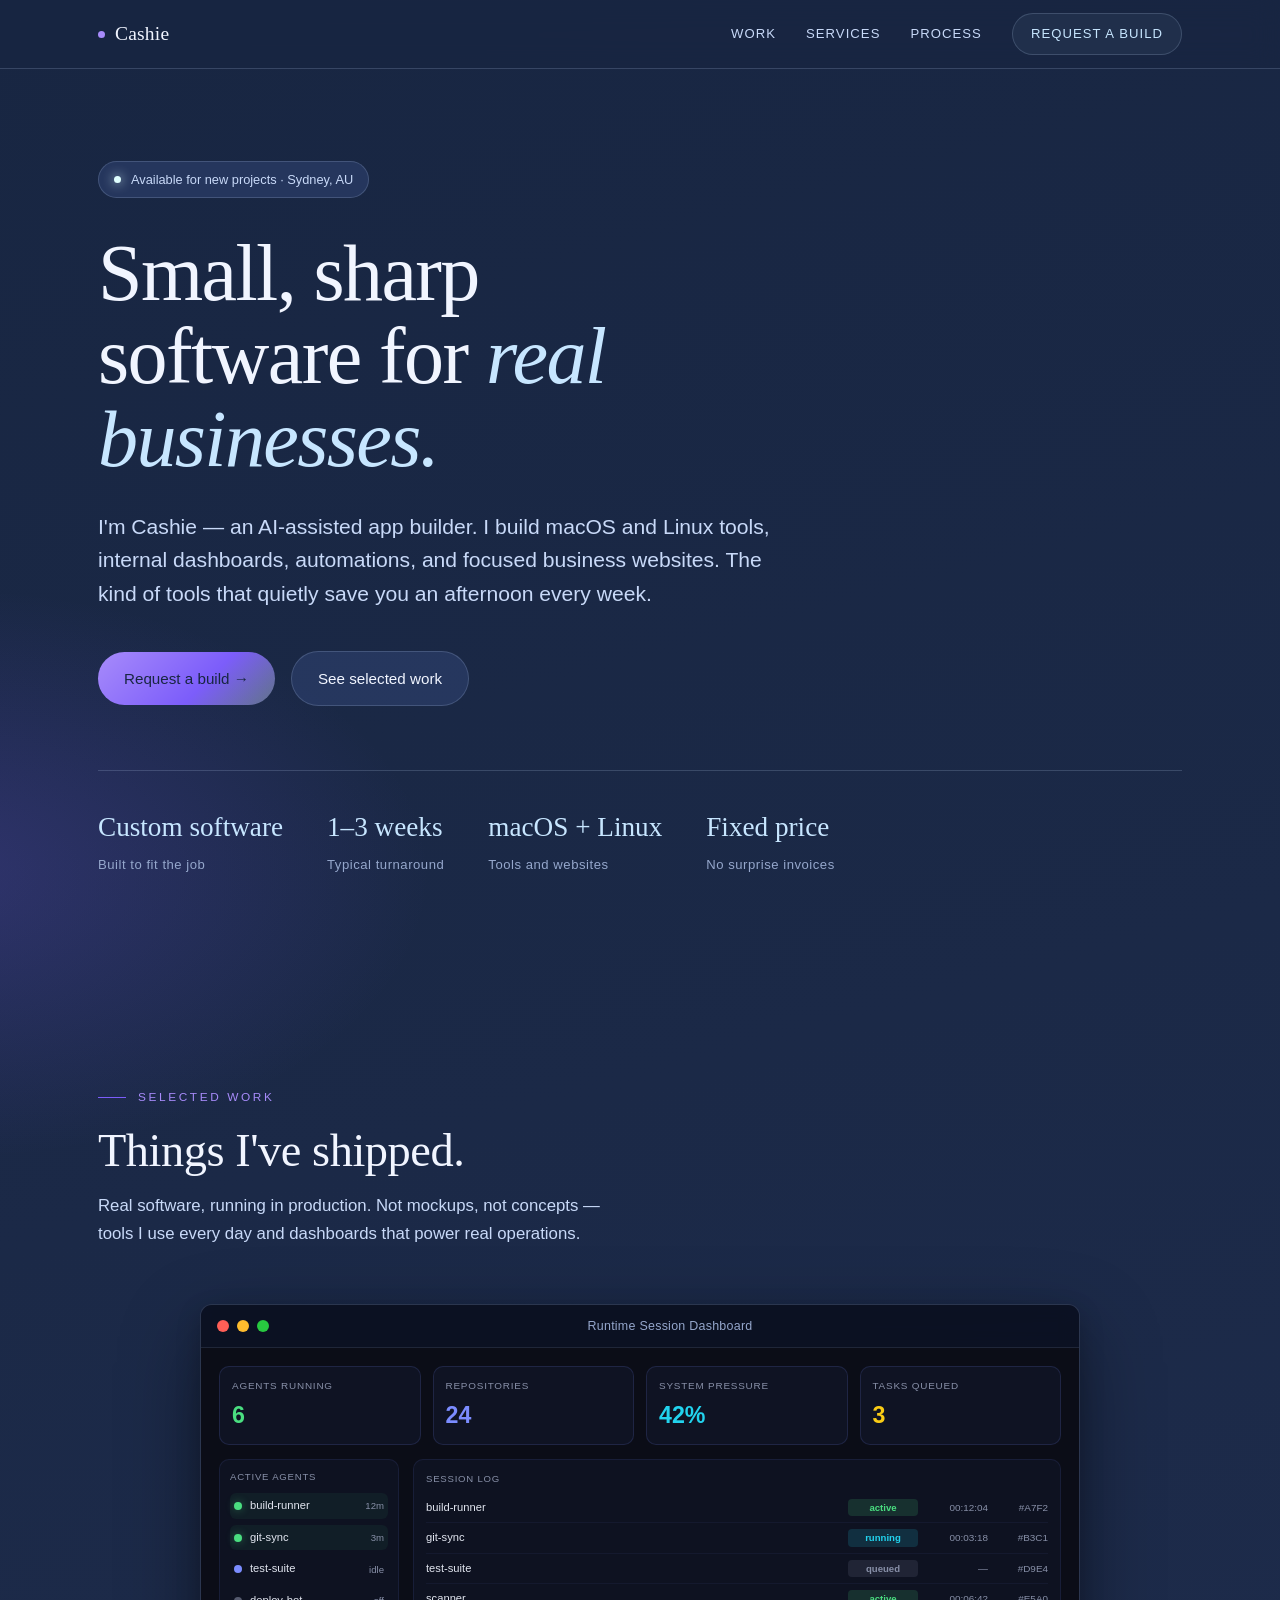
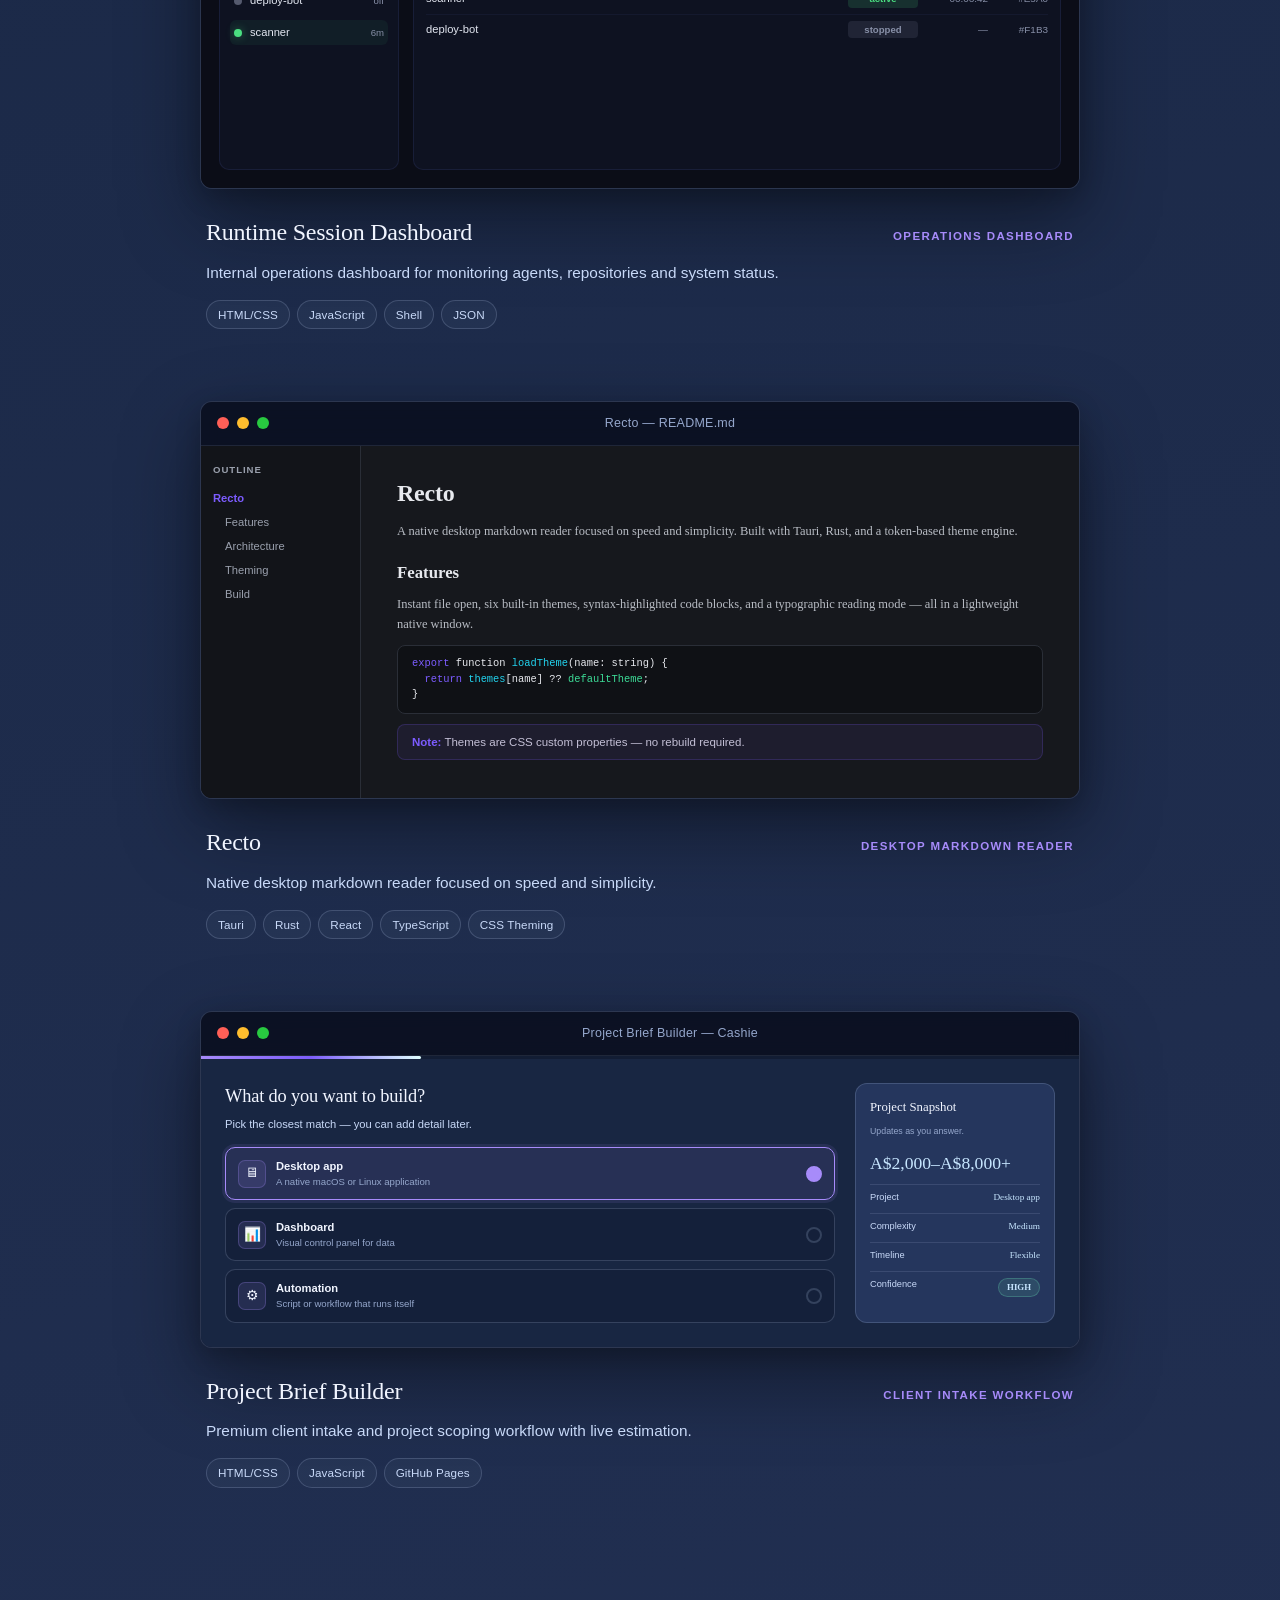
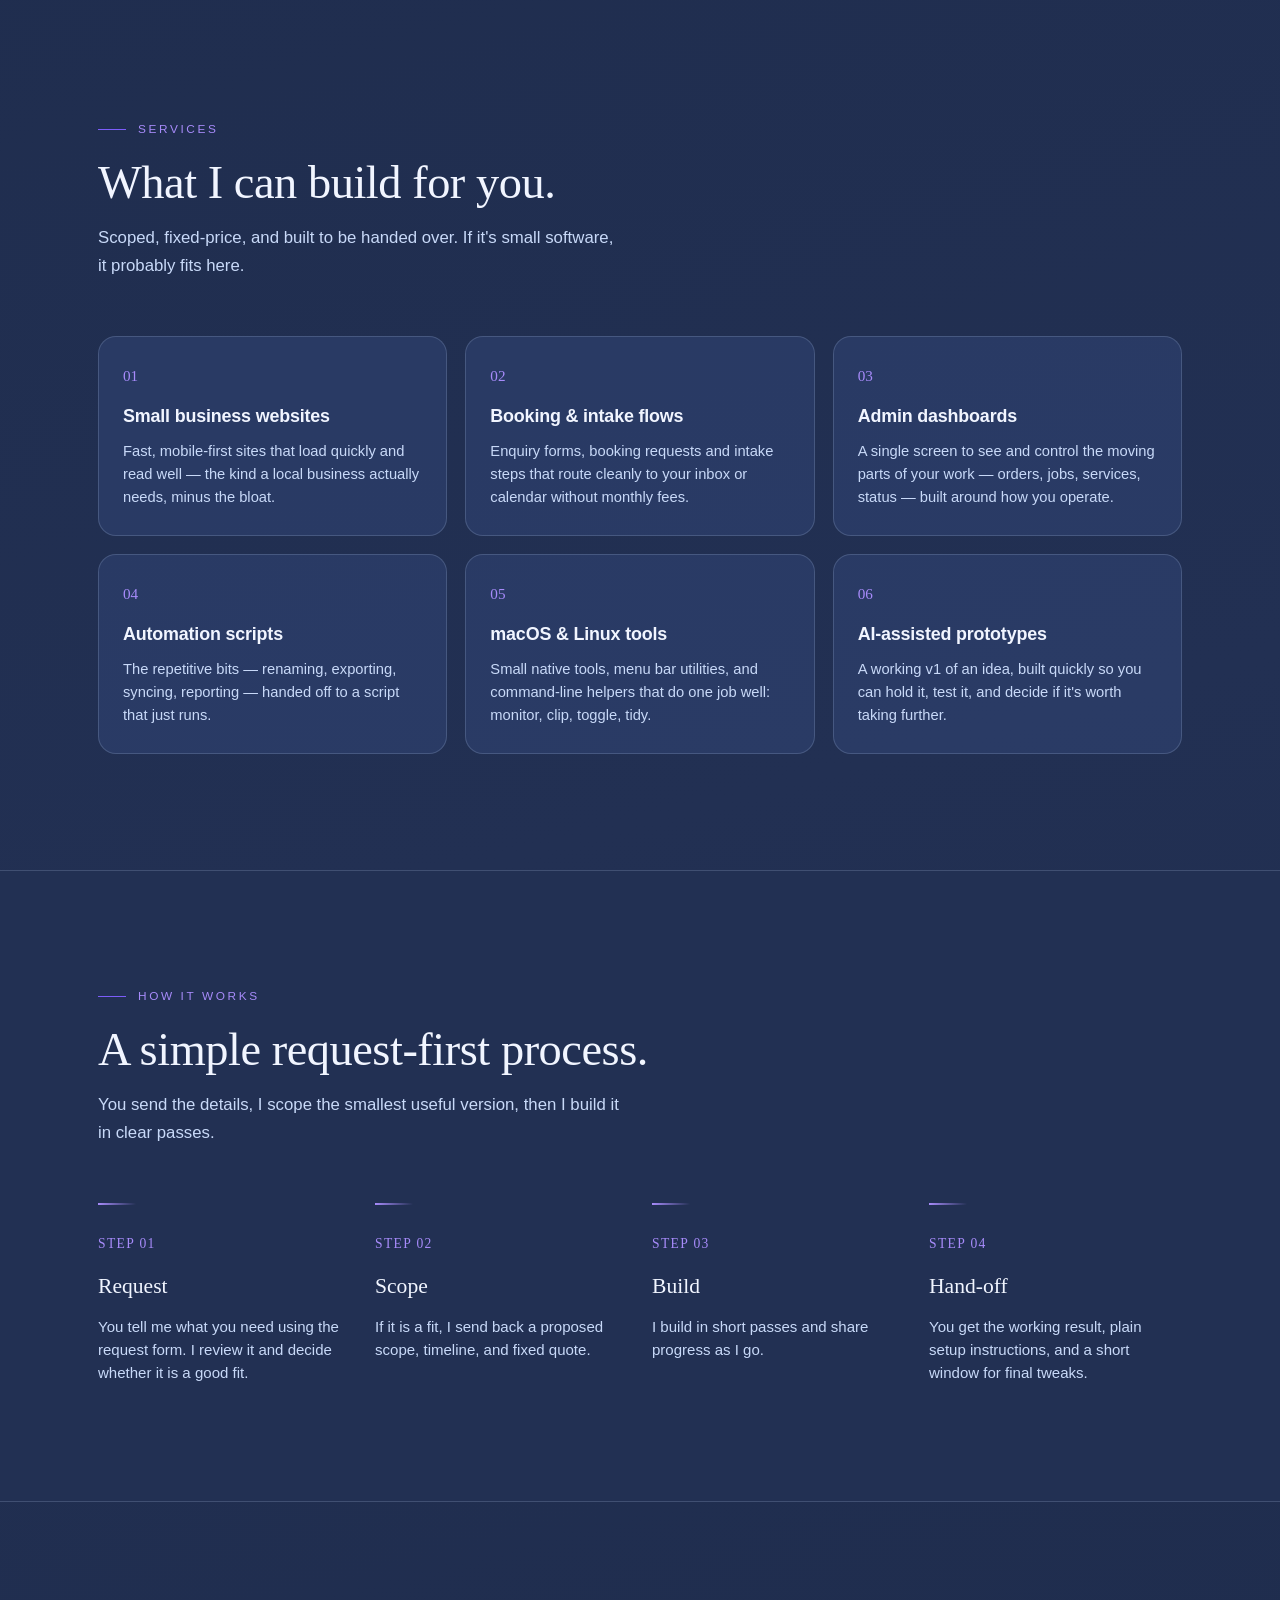
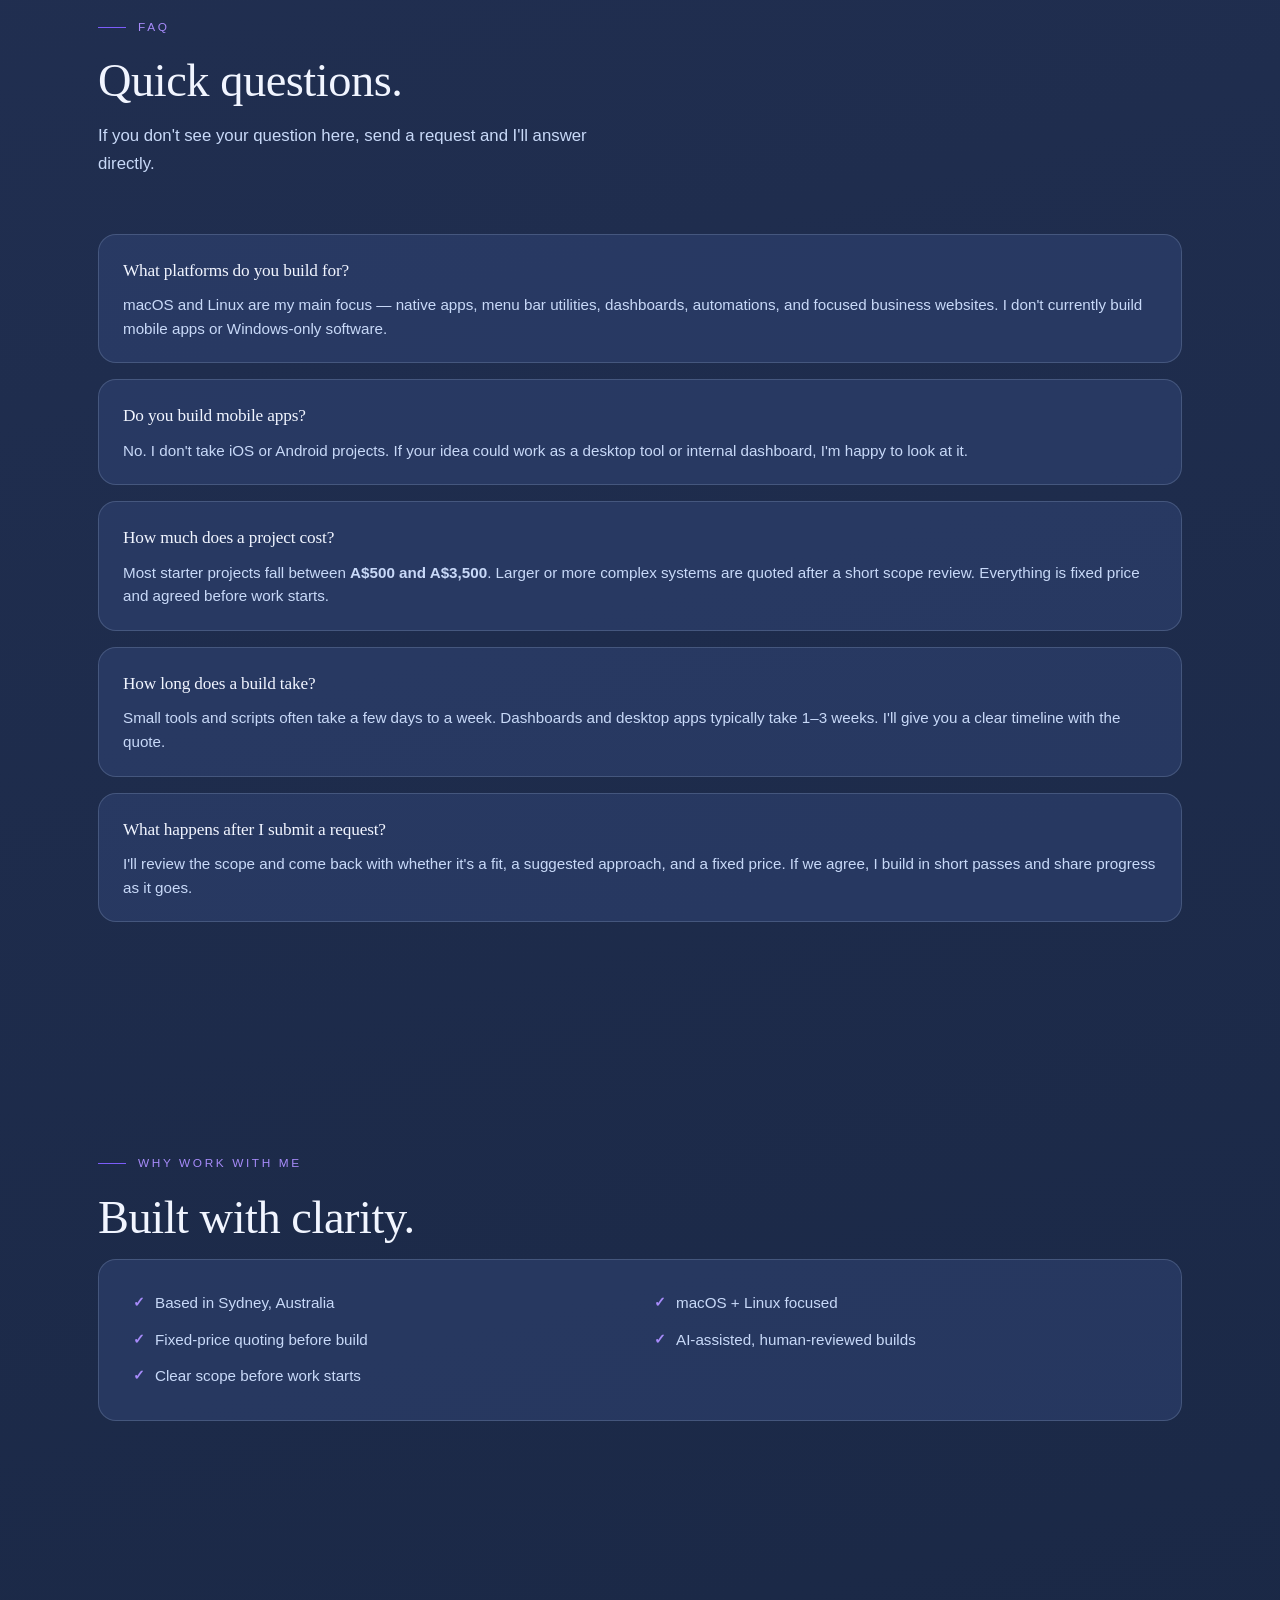
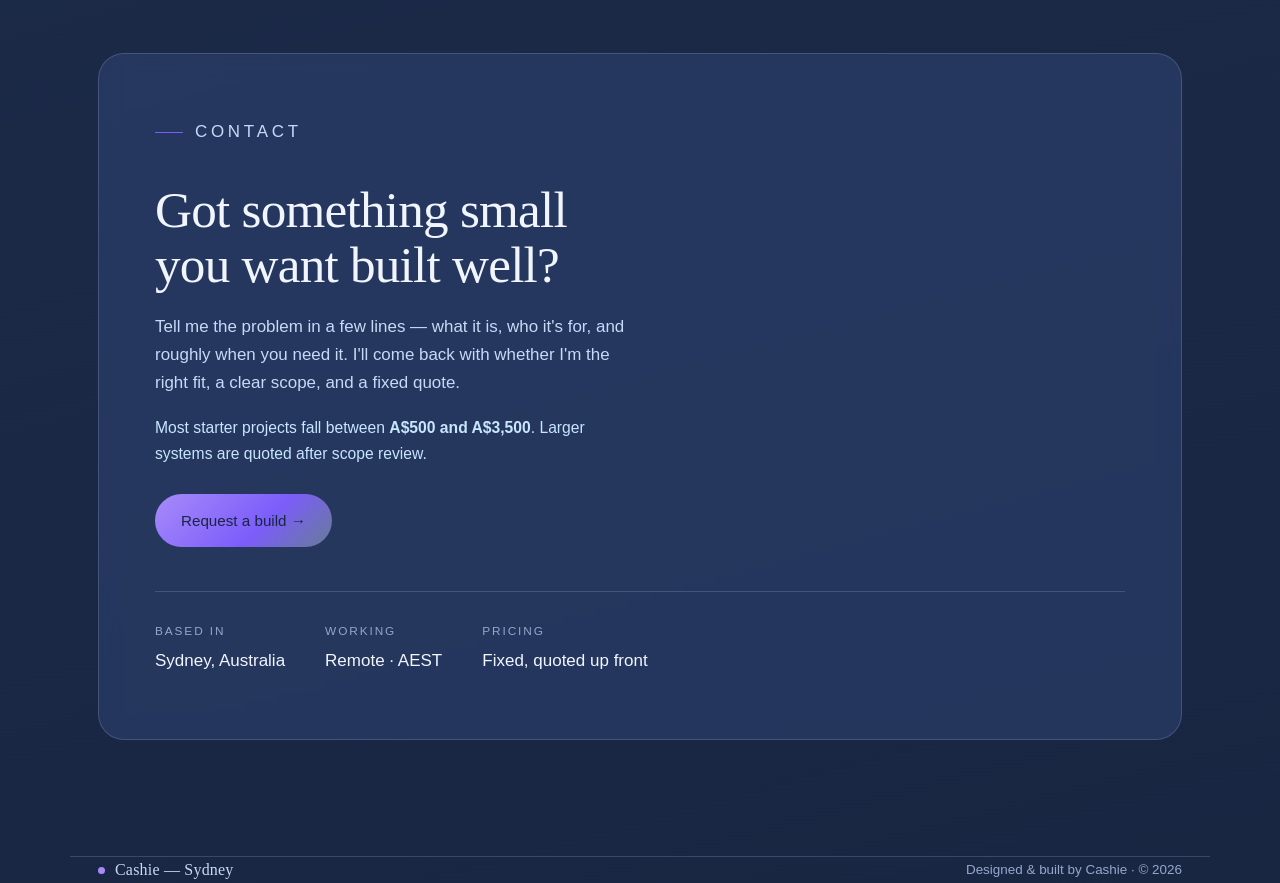
==== index.html @ 0cc1e83c "Premium Selected Work section with macOS window-framed product snapshots - Replace 5 text-heavy proj" ====
<!DOCTYPE html>
<html lang="en">
<head>
<meta charset="UTF-8">
<meta name="viewport" content="width=device-width, initial-scale=1.0">
<title>Cashie — AI-assisted app builder, Sydney</title>
<meta name="description" content="Cashie builds macOS and Linux tools, internal dashboards, automations, and focused business websites. Based in Sydney.">
<link rel="canonical" href="https://cashie1597.github.io/cashie-portfolio/">
<meta name="theme-color" content="#182642">
<meta property="og:title" content="Cashie — AI-assisted app builder, Sydney">
<meta property="og:description" content="Cashie builds macOS and Linux tools, internal dashboards, automations, and focused business websites.">
<meta property="og:type" content="website">
<meta property="og:url" content="https://cashie1597.github.io/cashie-portfolio/">
<meta name="twitter:card" content="summary">
<meta name="twitter:title" content="Cashie — AI-assisted app builder, Sydney">
<meta name="twitter:description" content="Cashie builds macOS and Linux tools, internal dashboards, automations, and focused business websites.">
<link rel="icon" href="data:image/svg+xml,%3Csvg xmlns='http://www.w3.org/2000/svg' viewBox='0 0 100 100'%3E%3Ccircle cx='50' cy='50' r='45' fill='%23a78bfa'/%3E%3C/svg%3E">
<style>
  :root {
    --bg:          #182642;
    --bg-soft:     #223053;
    --panel:       rgba(50, 70, 120, 0.50);
    --panel-line:  rgba(200, 220, 255, 0.18);
    --ink:         #f1f5ff;
    --ink-soft:    #c8d9f8;
    --ink-mute:    #95a7cc;
    --plum:        #a78bfa;
    --plum-deep:   #7c5dfa;
    --cyan:        #e0ffff;
    --cream:       #c7e6ff;
    --radius:      18px;
    --maxw:        1140px;
    --serif:       "Iowan Old Style", "Palatino Linotype", Palatino, "Book Antiqua", Georgia, serif;
    --sans:        ui-sans-serif, -apple-system, BlinkMacSystemFont, "Segoe UI", Helvetica, Arial, sans-serif;
  }

  * { box-sizing: border-box; }

  html { scroll-behavior: smooth; }

  body {
    margin: 0;
    background:
      radial-gradient(1200px 600px at 78% -8%, rgba(167,139,250,0.28), transparent 60%),
      radial-gradient(900px 520px at -5% 12%, rgba(124,93,250,0.22), transparent 55%),
      radial-gradient(1100px 560px at 110% 105%, rgba(224,255,255,0.18), transparent 55%),
      linear-gradient(165deg, var(--bg) 0%, var(--bg-soft) 55%, var(--bg) 100%);
    color: var(--ink);
    font-family: var(--sans);
    font-size: 17px;
    line-height: 1.65;
    -webkit-font-smoothing: antialiased;
    text-rendering: optimizeLegibility;
  }

  ::selection { background: linear-gradient(135deg, rgba(167,139,250,0.38), rgba(224,255,255,0.30)); color: #fff; }

  a { color: inherit; text-decoration: none; }

  .wrap { max-width: var(--maxw); margin: 0 auto; padding: 0 28px; }

  /* ---------- Nav ---------- */
  header.nav {
    position: sticky; top: 0; z-index: 50;
    backdrop-filter: blur(14px);
    -webkit-backdrop-filter: blur(14px);
    background: rgba(24,38,66,0.72);
    border-bottom: 1px solid var(--panel-line);
  }
  .nav-inner {
    display: flex; align-items: center; justify-content: space-between;
    height: 68px;
  }
  .brand {
    font-family: var(--serif);
    font-size: 1.22rem; letter-spacing: 0.2px;
    display: inline-flex; align-items: center; gap: 10px;
  }
  .brand .dot {
    width: 7px; height: 7px; border-radius: 50%;
    background: var(--plum);
  }
  .nav-links { display: flex; gap: 30px; align-items: center; }
  .nav-links a {
    font-size: 0.82rem; letter-spacing: 0.08em; text-transform: uppercase;
    color: var(--ink-soft); transition: color .2s ease;
  }
  .nav-links a:hover { color: var(--ink); }
  .nav-cta {
    border: 1px solid var(--panel-line);
    padding: 9px 18px; border-radius: 999px;
    background: rgba(199,230,255,0.05);
    color: var(--cream) !important;
  }
  .nav-cta:hover { border-color: var(--plum); }
  @media (max-width: 760px) { .nav-links a:not(.nav-cta) { display: none; } }

  /* ---------- Section scaffolding ---------- */
  section { padding: 116px 0; }
  .eyebrow {
    font-size: 0.74rem; letter-spacing: 0.22em; text-transform: uppercase;
    color: var(--plum); margin: 0 0 18px;
    display: flex; align-items: center; gap: 12px;
  }
  .eyebrow::before {
    content: ""; width: 28px; height: 1px; background: var(--plum-deep);
  }
  h2.section-title {
    font-family: var(--serif); font-weight: 500;
    font-size: clamp(1.9rem, 4vw, 2.9rem);
    line-height: 1.1; margin: 0 0 16px; letter-spacing: -0.01em;
  }
  .section-lede {
    color: var(--ink-soft); max-width: 56ch; margin: 0 0 56px; font-size: 1.05rem;
  }

  /* ---------- Hero ---------- */
  .hero { padding: 92px 0 96px; position: relative; }
  .hero-tag {
    display: inline-flex; align-items: center; gap: 10px;
    font-size: 0.8rem; color: var(--ink-soft);
    border: 1px solid var(--panel-line); border-radius: 999px;
    padding: 7px 15px; margin-bottom: 34px;
    background: var(--panel);
  }
  .hero-tag .pip { width:7px; height:7px; border-radius:50%; background:var(--cyan); box-shadow:0 0 12px var(--cyan); }
  .hero h1 {
    font-family: var(--serif); font-weight: 500;
    font-size: clamp(2.6rem, 6.6vw, 5rem);
    line-height: 1.04; letter-spacing: -0.02em;
    margin: 0 0 28px; max-width: 16ch;
  }
  .hero h1 em { font-style: italic; color: var(--cream); }
  .hero-sub {
    font-size: clamp(1.05rem, 2vw, 1.32rem);
    color: var(--ink-soft); max-width: 60ch; margin: 0 0 40px; line-height: 1.6;
  }
  .hero-actions { display: flex; flex-wrap: wrap; gap: 16px; align-items: center; }
  .btn {
    display: inline-flex; align-items: center; gap: 10px;
    padding: 14px 26px; border-radius: 999px;
    font-size: 0.95rem; font-weight: 500;
    transition: transform .18s ease, background .2s ease, border-color .2s ease;
  }
  .btn-primary {
    background: linear-gradient(135deg, var(--plum) 0%, var(--plum-deep) 60%, rgba(224,255,255,0.35) 100%);
    color: #182642;
  }
  .btn-primary:hover { transform: translateY(-2px); }
  .btn-ghost {
    border: 1px solid var(--panel-line); color: var(--ink);
    background: var(--panel);
  }
  .btn-ghost:hover { border-color: var(--plum); }
  .hero-meta {
    margin-top: 64px; display: flex; flex-wrap: wrap; gap: 44px;
    border-top: 1px solid var(--panel-line); padding-top: 34px;
  }
  .hero-meta .stat { display: flex; flex-direction: column; gap: 4px; }
  .hero-meta .num { font-family: var(--serif); font-size: 1.7rem; color: var(--cream); }
  .hero-meta .lbl { font-size: 0.82rem; color: var(--ink-mute); letter-spacing: 0.04em; }

  /* ---------- Work (premium) ---------- */
  .work-premium-grid {
    display: flex; flex-direction: column; gap: 72px;
    max-width: 880px; margin: 0 auto;
  }
  .work-card-premium { position: relative; }
  .work-card-premium .mac-window {
    border-radius: 12px;
    overflow: hidden;
    background: rgba(11,16,32,0.55);
    border: 1px solid rgba(200,220,255,0.14);
    box-shadow: 0 30px 80px rgba(0,0,0,0.40), 0 8px 24px rgba(0,0,0,0.20);
    transition: transform .30s ease, box-shadow .30s ease, border-color .30s ease;
  }
  .work-card-premium:hover .mac-window {
    transform: translateY(-6px);
    box-shadow: 0 40px 100px rgba(0,0,0,0.50), 0 12px 32px rgba(0,0,0,0.28);
    border-color: rgba(167,139,250,0.30);
  }
  .mac-titlebar {
    display: flex; align-items: center; gap: 8px;
    padding: 11px 16px;
    background: rgba(11,16,32,0.80);
    border-bottom: 1px solid rgba(200,220,255,0.10);
    -webkit-backdrop-filter: blur(8px); backdrop-filter: blur(8px);
  }
  .mac-titlebar .tl { width: 12px; height: 12px; border-radius: 50%; flex-shrink: 0; }
  .mac-titlebar .tl-red    { background: #ff5f57; }
  .mac-titlebar .tl-yellow { background: #ffbd2e; }
  .mac-titlebar .tl-green  { background: #28c940; }
  .mac-titlebar .mac-title {
    flex: 1; text-align: center; font-size: 0.78rem; color: var(--ink-mute);
    font-weight: 500; letter-spacing: 0.02em;
  }
  .mac-window-body {
    overflow: hidden; position: relative;
    transition: transform .30s ease;
  }
  .work-card-premium:hover .mac-window-body { transform: scale(1.01); }

  .work-card-info { padding: 24px 6px 0; }
  .work-card-header {
    display: flex; align-items: baseline; justify-content: space-between; gap: 16px;
    margin-bottom: 8px;
  }
  .work-card-info h3 {
    font-family: var(--serif); font-weight: 500;
    font-size: 1.5rem; margin: 0; letter-spacing: -0.01em;
  }
  .work-card-kind {
    font-size: 0.72rem; letter-spacing: 0.12em; text-transform: uppercase;
    color: var(--plum); white-space: nowrap; font-weight: 600;
  }
  .work-card-info > p {
    color: var(--ink-soft); font-size: 0.96rem; margin: 0 0 16px; line-height: 1.5;
  }
  .tech-badges { display: flex; flex-wrap: wrap; gap: 7px; }
  .tech-badge {
    font-size: 0.73rem; color: var(--ink-soft);
    border: 1px solid var(--panel-line); border-radius: 999px;
    padding: 4px 11px; background: rgba(199,230,255,0.04);
    font-weight: 500; letter-spacing: 0.01em;
  }

  /* === Faux screenshot shared === */
  .faux { width: 100%; height: 440px; overflow: hidden; position: relative; }
  @media (max-width: 760px) { .faux { height: 320px; } }

  /* === Runtime Session Dashboard faux === */
  .faux-runtime {
    background: #0b0d17;
    color: #e2e6f0;
    font-family: -apple-system, BlinkMacSystemFont, "SF Pro Display", sans-serif;
    font-size: 12px; line-height: 1.4;
    padding: 18px; display: flex; flex-direction: column; gap: 14px;
  }
  .faux-runtime .rt-stats { display: grid; grid-template-columns: repeat(4,1fr); gap: 12px; }
  .faux-runtime .rt-stat {
    background: rgba(18,22,40,0.75); border: 1px solid rgba(120,140,255,0.15);
    border-radius: 10px; padding: 12px;
  }
  .faux-runtime .rt-stat .rt-label { font-size: 0.62rem; color: #8890a8; text-transform: uppercase; letter-spacing: 0.08em; margin-bottom: 6px; }
  .faux-runtime .rt-stat .rt-value { font-size: 1.45rem; font-weight: 700; }
  .faux-runtime .rt-stat .rt-value.green { color: #4ade80; }
  .faux-runtime .rt-stat .rt-value.blue { color: #7b8cff; }
  .faux-runtime .rt-stat .rt-value.cyan { color: #22d3ee; }
  .faux-runtime .rt-stat .rt-value.amber { color: #facc15; }
  .faux-runtime .rt-body { display: grid; grid-template-columns: 180px 1fr; gap: 14px; flex: 1; min-height: 0; }
  .faux-runtime .rt-rail { background: rgba(18,22,40,0.60); border: 1px solid rgba(120,140,255,0.10); border-radius: 10px; padding: 10px; display: flex; flex-direction: column; gap: 6px; }
  .faux-runtime .rt-rail-label { font-size: 0.6rem; color: #8890a8; text-transform: uppercase; letter-spacing: 0.08em; margin-bottom: 4px; }
  .faux-runtime .rt-agent { display: flex; align-items: center; gap: 8px; padding: 5px 4px; border-radius: 6px; }
  .faux-runtime .rt-agent.active { background: rgba(74,222,128,0.06); }
  .faux-runtime .rt-dot { width: 8px; height: 8px; border-radius: 50%; flex-shrink: 0; }
  .faux-runtime .rt-dot.green { background: #4ade80; box-shadow: 0 0 8px rgba(74,222,128,0.4); }
  .faux-runtime .rt-dot.blue { background: #7b8cff; }
  .faux-runtime .rt-dot.gray { background: #555a6e; }
  .faux-runtime .rt-agent-name { font-size: 0.7rem; color: #e2e6f0; font-weight: 500; }
  .faux-runtime .rt-agent-msg { font-size: 0.6rem; color: #8890a8; margin-left: auto; }
  .faux-runtime .rt-main { background: rgba(18,22,40,0.60); border: 1px solid rgba(120,140,255,0.10); border-radius: 10px; padding: 12px; overflow: hidden; }
  .faux-runtime .rt-main-label { font-size: 0.6rem; color: #8890a8; text-transform: uppercase; letter-spacing: 0.08em; margin-bottom: 8px; }
  .faux-runtime .rt-row { display: grid; grid-template-columns: 1fr 70px 60px 50px; gap: 10px; padding: 6px 0; border-bottom: 1px solid rgba(120,140,255,0.06); align-items: center; font-size: 0.7rem; }
  .faux-runtime .rt-row:last-child { border-bottom: none; }
  .faux-runtime .rt-row-name { color: #e2e6f0; font-weight: 500; overflow: hidden; text-overflow: ellipsis; white-space: nowrap; }
  .faux-runtime .rt-badge { font-size: 0.6rem; padding: 2px 8px; border-radius: 4px; text-align: center; font-weight: 600; }
  .faux-runtime .rt-badge.green { background: rgba(74,222,128,0.15); color: #4ade80; }
  .faux-runtime .rt-badge.cyan { background: rgba(34,211,238,0.15); color: #22d3ee; }
  .faux-runtime .rt-badge.gray { background: rgba(136,144,168,0.15); color: #8890a8; }
  .faux-runtime .rt-row-time, .faux-runtime .rt-row-id { color: #8890a8; font-size: 0.62rem; text-align: right; }
  @media (max-width: 760px) {
    .faux-runtime .rt-stats { grid-template-columns: repeat(2,1fr); }
    .faux-runtime .rt-body { grid-template-columns: 1fr; }
    .faux-runtime .rt-rail { display: none; }
  }

  /* === Recto faux === */
  .faux-recto {
    background: #16181d; color: #e7e9ee;
    font-family: -apple-system, BlinkMacSystemFont, "SF Pro Display", sans-serif;
    font-size: 13px; line-height: 1.6;
    display: grid; grid-template-columns: 160px 1fr; height: 100%;
  }
  .faux-recto .rc-rail {
    background: #121419; border-right: 1px solid #2a2e37; padding: 16px 12px;
  }
  .faux-recto .rc-rail-title { font-size: 0.6rem; color: #9aa0ad; text-transform: uppercase; letter-spacing: 0.1em; margin-bottom: 10px; font-weight: 700; }
  .faux-recto .rc-outline-item { font-size: 0.7rem; color: #9aa0ad; padding: 3px 0; cursor: default; }
  .faux-recto .rc-outline-item.active { color: #7c5cff; font-weight: 600; }
  .faux-recto .rc-outline-item.indent { padding-left: 12px; }
  .faux-recto .rc-content { padding: 28px 36px; overflow: hidden; }
  .faux-recto .rc-content h1 {
    font-family: "Charter","Iowan Old Style",Georgia,serif; font-size: 1.5rem; font-weight: 600;
    color: #e7e9ee; margin: 0 0 10px; letter-spacing: -0.01em;
  }
  .faux-recto .rc-content h2 {
    font-family: "Charter","Iowan Old Style",Georgia,serif; font-size: 1.05rem; font-weight: 600;
    color: #e7e9ee; margin: 18px 0 8px;
  }
  .faux-recto .rc-content p {
    font-family: "Charter","Iowan Old Style",Georgia,serif; font-size: 0.78rem;
    color: #b8bcc4; margin: 0 0 10px; line-height: 1.6;
  }
  .faux-recto .rc-code {
    background: #0f1115; border: 1px solid #2a2e37; border-radius: 8px;
    padding: 10px 14px; margin: 10px 0; font-family: "SF Mono",monospace; font-size: 0.65rem; line-height: 1.5;
  }
  .faux-recto .rc-code .ck { color: #7c5cff; }
  .faux-recto .rc-code .cf { color: #22d3ee; }
  .faux-recto .rc-code .cs { color: #3ddc97; }
  .faux-recto .rc-code .cv { color: #e7e9ee; }
  .faux-recto .rc-callout {
    background: rgba(124,92,255,0.08); border: 1px solid rgba(124,92,255,0.20); border-radius: 8px;
    padding: 8px 14px; margin: 10px 0; font-size: 0.72rem; color: #c4c0d6;
  }
  .faux-recto .rc-callout strong { color: #7c5cff; }
  @media (max-width: 760px) {
    .faux-recto { grid-template-columns: 1fr; }
    .faux-recto .rc-rail { display: none; }
    .faux-recto .rc-content { padding: 16px 18px; }
  }

  /* === Project Brief Builder faux === */
  .faux-brief {
    background: #182642; color: #f1f5ff;
    font-family: -apple-system, BlinkMacSystemFont, sans-serif; font-size: 13px; line-height: 1.5;
    display: flex; flex-direction: column; height: 100%;
  }
  .faux-brief .fb-progress { height: 3px; background: rgba(11,16,32,0.4); }
  .faux-brief .fb-progress-fill { height: 100%; width: 25%; background: linear-gradient(90deg, #a78bfa, #7c5dfa, #e0ffff); border-radius: 0 3px 3px 0; }
  .faux-brief .fb-body { display: grid; grid-template-columns: 1fr 200px; gap: 20px; padding: 24px; flex: 1; overflow: hidden; }
  .faux-brief .fb-main h2 {
    font-family: "Iowan Old Style", Palatino, Georgia, serif; font-size: 1.15rem; font-weight: 500;
    margin: 0 0 6px; letter-spacing: -0.01em;
  }
  .faux-brief .fb-main .fb-lede { font-size: 0.7rem; color: #c8d9f8; margin: 0 0 14px; }
  .faux-brief .fb-options { display: flex; flex-direction: column; gap: 8px; }
  .faux-brief .fb-option {
    display: flex; align-items: center; gap: 10px; padding: 10px 12px;
    border: 1.5px solid rgba(200,220,255,0.18); border-radius: 10px; background: rgba(11,16,32,0.22);
    font-size: 0.7rem;
  }
  .faux-brief .fb-option.selected { border-color: #a78bfa; background: rgba(167,139,250,0.10); box-shadow: 0 0 0 3px rgba(167,139,250,0.10); }
  .faux-brief .fb-option-icon { width: 28px; height: 28px; border-radius: 7px; background: rgba(167,139,250,0.12); border: 1px solid rgba(167,139,250,0.25); display: flex; align-items: center; justify-content: center; font-size: 0.85rem; flex-shrink: 0; }
  .faux-brief .fb-option-label { font-weight: 600; color: #f1f5ff; font-size: 0.7rem; }
  .faux-brief .fb-option-desc { color: #95a7cc; font-size: 0.6rem; }
  .faux-brief .fb-option-check { margin-left: auto; width: 16px; height: 16px; border-radius: 50%; border: 2px solid rgba(200,220,255,0.18); flex-shrink: 0; }
  .faux-brief .fb-option.selected .fb-option-check { border-color: #a78bfa; background: #a78bfa; }
  .faux-brief .fb-snap {
    background: rgba(50,70,120,0.50); border: 1px solid rgba(200,220,255,0.18); border-radius: 12px;
    padding: 14px; display: flex; flex-direction: column; gap: 8px;
  }
  .faux-brief .fb-snap-title { font-family: "Iowan Old Style", Palatino, serif; font-size: 0.8rem; font-weight: 500; color: #f1f5ff; }
  .faux-brief .fb-snap-sub { font-size: 0.55rem; color: #95a7cc; margin-bottom: 4px; }
  .faux-brief .fb-snap-est { font-family: "Iowan Old Style",serif; font-size: 1.1rem; color: #c7e6ff; font-weight: 500; }
  .faux-brief .fb-snap-row { display: flex; justify-content: space-between; font-size: 0.58rem; padding-top: 6px; border-top: 1px solid rgba(200,220,255,0.12); }
  .faux-brief .fb-snap-row span:first-child { color: #c8d9f8; }
  .faux-brief .fb-snap-row span:last-child { color: #c7e6ff; font-family: "Iowan Old Style",serif; }
  .faux-brief .fb-snap-conf { display: inline-flex; align-items: center; font-size: 0.55rem; font-weight: 600; padding: 2px 8px; border-radius: 999px; background: rgba(110,231,183,0.12); color: #6ee7b7; border: 1px solid rgba(110,231,183,0.25); }
  @media (max-width: 760px) {
    .faux-brief .fb-body { grid-template-columns: 1fr; padding: 16px; }
    .faux-brief .fb-snap { display: none; }
  }

  /* ---------- Services ---------- */
  .svc-grid { display: grid; grid-template-columns: repeat(3, 1fr); gap: 18px; }
  @media (max-width: 880px) { .svc-grid { grid-template-columns: repeat(2,1fr); } }
  @media (max-width: 560px) { .svc-grid { grid-template-columns: 1fr; } }
  .svc {
    background: var(--panel); border: 1px solid var(--panel-line);
    border-radius: var(--radius); padding: 26px 24px;
    transition: border-color .2s ease, background .2s ease;
  }
  .svc:hover { border-color: rgba(167,139,250,0.40); background: rgba(50,70,120,0.62); }
  .svc .no { font-family: var(--serif); font-size: 0.95rem; color: var(--plum); margin-bottom: 14px; }
  .svc h3 { font-size: 1.12rem; margin: 0 0 9px; font-weight: 600; letter-spacing: -0.01em; }
  .svc p { color: var(--ink-soft); margin: 0; font-size: 0.92rem; line-height: 1.55; }

  /* ---------- Process ---------- */
  .process-band { background: var(--bg-soft); border-top: 1px solid var(--panel-line); border-bottom: 1px solid var(--panel-line); }
  .steps { display: grid; grid-template-columns: repeat(4, 1fr); gap: 24px; }
  @media (max-width: 880px) { .steps { grid-template-columns: repeat(2,1fr); } }
  @media (max-width: 480px) { .steps { grid-template-columns: 1fr; } }
  .step { position: relative; padding-top: 30px; }
  .step::before {
    content: ""; position: absolute; top: 0; left: 0; width: 38px; height: 2px;
    background: linear-gradient(90deg, var(--plum), transparent);
  }
  .step .step-n { font-family: var(--serif); font-size: 0.85rem; color: var(--plum); letter-spacing: 0.1em; margin-bottom: 14px; }
  .step h3 { font-family: var(--serif); font-weight: 500; font-size: 1.35rem; margin: 0 0 10px; }
  .step p { color: var(--ink-soft); margin: 0; font-size: 0.94rem; line-height: 1.55; }

  /* ---------- FAQ ---------- */
  .faq-grid { display: grid; gap: 16px; }
  .faq {
    background: var(--panel); border: 1px solid var(--panel-line);
    border-radius: var(--radius); padding: 22px 24px;
  }
  .faq h3 {
    font-family: var(--serif); font-weight: 500;
    font-size: 1.08rem; margin: 0 0 8px; letter-spacing: -0.01em;
  }
  .faq p { color: var(--ink-soft); margin: 0; font-size: 0.95rem; line-height: 1.55; }

  /* ---------- Trust ---------- */
  .trust-card {
    background: var(--panel); border: 1px solid var(--panel-line);
    border-radius: var(--radius); padding: 32px 34px;
  }
  .trust-card ul {
    margin: 0; padding: 0;
    list-style: none;
    display: grid; grid-template-columns: repeat(2, 1fr); gap: 14px 28px;
  }
  @media (max-width: 560px) { .trust-card ul { grid-template-columns: 1fr; } }
  .trust-card li {
    color: var(--ink-soft); font-size: 0.95rem; line-height: 1.5;
    padding-left: 22px; position: relative;
  }
  .trust-card li::before {
    content: "✓"; position: absolute; left: 0; top: 1px;
    color: var(--plum); font-size: 0.85rem; font-weight: 600;
  }

  /* ---------- Contact ---------- */
  .contact-card {
    background: var(--panel); border: 1px solid var(--panel-line);
    border-radius: 26px; padding: 64px 56px;
    backdrop-filter: blur(10px); -webkit-backdrop-filter: blur(10px);
    position: relative; overflow: hidden;
  }
  .contact-card .glow {
    position: absolute; inset: auto -10% -50% 40%; height: 300px;
    background: radial-gradient(circle at 40% 40%, rgba(167,139,250,0.24), transparent 60%),
                radial-gradient(circle at 80% 90%, rgba(224,255,255,0.16), transparent 55%);
  }
  .contact-card h2 {
    font-family: var(--serif); font-weight: 500;
    font-size: clamp(2rem, 5vw, 3.2rem); line-height: 1.08;
    margin: 0 0 20px; letter-spacing: -0.015em; max-width: 18ch;
  }
  .contact-card p { color: var(--ink-soft); max-width: 52ch; margin: 0 0 36px; font-size: 1.06rem; }
  .contact-card .pricing-anchor { color: var(--cream); font-size: 0.98rem; margin: -18px 0 28px; }
  .contact-row { display: flex; flex-wrap: wrap; gap: 16px; align-items: center; }
  .contact-meta {
    margin-top: 44px; padding-top: 30px; border-top: 1px solid var(--panel-line);
    display: flex; flex-wrap: wrap; gap: 40px;
  }
  .contact-meta div span { display: block; }
  .contact-meta .k { font-size: 0.74rem; letter-spacing: 0.16em; text-transform: uppercase; color: var(--ink-mute); margin-bottom: 5px; }
  .contact-meta .v { color: var(--ink); }
  @media (max-width: 560px) { .contact-card { padding: 44px 26px; } }

  /* ---------- Footer ---------- */
  footer {
    padding: 44px 0; border-top: 1px solid var(--panel-line);
    display: flex; flex-wrap: wrap; gap: 14px; justify-content: space-between; align-items: center;
    color: var(--ink-mute); font-size: 0.84rem;
  }
  footer .brand { font-size: 1rem; color: var(--ink-soft); }
  footer .dot { width: 8px; height: 8px; border-radius: 50%; background: linear-gradient(135deg, var(--plum), var(--cyan)); display: inline-block; }

  /* ---------- Reveal ---------- */
  .reveal { opacity: 0; transform: translateY(18px); transition: opacity .7s ease, transform .7s ease; }
  .reveal.in { opacity: 1; transform: none; }
  @media (prefers-reduced-motion: reduce) {
    .reveal { opacity: 1; transform: none; transition: none; }
    html { scroll-behavior: auto; }
  }
</style>
</head>
<body>

<header class="nav">
  <div class="wrap nav-inner">
    <a class="brand" href="#top"><span class="dot"></span> Cashie</a>
    <nav class="nav-links">
      <a href="#work">Work</a>
      <a href="#services">Services</a>
      <a href="#process">Process</a>
      <a class="nav-cta" href="apply.html">Request a build</a>
    </nav>
  </div>
</header>

<main id="top">

  <!-- HERO -->
  <section class="hero">
    <div class="wrap">
      <div class="hero-tag reveal"><span class="pip"></span> Available for new projects · Sydney, AU</div>
      <h1 class="reveal">Small, sharp software for <em>real businesses.</em></h1>
      <p class="hero-sub reveal">I'm Cashie — an AI-assisted app builder. I build macOS and Linux tools, internal dashboards, automations, and focused business websites. The kind of tools that quietly save you an afternoon every week.</p>
      <div class="hero-actions reveal">
        <a class="btn btn-primary" href="apply.html">Request a build →</a>
        <a class="btn btn-ghost" href="#work">See selected work</a>
        <!-- TODO: Estimator lives at ~/PROJECTS/Active/devtools/build-quote-estimator/index.html and is currently local-only. Add a public "Get a quick estimate →" CTA here once deployed. -->
      </div>
      <div class="hero-meta reveal">
        <div class="stat"><span class="num">Custom software</span><span class="lbl">Built to fit the job</span></div>
        <div class="stat"><span class="num">1–3 weeks</span><span class="lbl">Typical turnaround</span></div>
        <div class="stat"><span class="num">macOS + Linux</span><span class="lbl">Tools and websites</span></div>
        <div class="stat"><span class="num">Fixed price</span><span class="lbl">No surprise invoices</span></div>
      </div>
    </div>
  </section>

  <!-- WORK -->
  <section id="work">
    <div class="wrap">
      <p class="eyebrow reveal">Selected work</p>
      <h2 class="section-title reveal">Things I've shipped.</h2>
      <p class="section-lede reveal">Real software, running in production. Not mockups, not concepts — tools I use every day and dashboards that power real operations.</p>

      <div class="work-premium-grid">

        <!-- Card 1: Runtime Session Dashboard -->
        <article class="work-card-premium reveal">
          <div class="mac-window">
            <div class="mac-titlebar">
              <span class="tl tl-red"></span><span class="tl tl-yellow"></span><span class="tl tl-green"></span>
              <span class="mac-title">Runtime Session Dashboard</span>
            </div>
            <div class="mac-window-body">
              <div class="faux faux-runtime">
                <div class="rt-stats">
                  <div class="rt-stat"><div class="rt-label">Agents Running</div><div class="rt-value green">6</div></div>
                  <div class="rt-stat"><div class="rt-label">Repositories</div><div class="rt-value blue">24</div></div>
                  <div class="rt-stat"><div class="rt-label">System Pressure</div><div class="rt-value cyan">42%</div></div>
                  <div class="rt-stat"><div class="rt-label">Tasks Queued</div><div class="rt-value amber">3</div></div>
                </div>
                <div class="rt-body">
                  <div class="rt-rail">
                    <div class="rt-rail-label">Active Agents</div>
                    <div class="rt-agent active"><span class="rt-dot green"></span><span class="rt-agent-name">build-runner</span><span class="rt-agent-msg">12m</span></div>
                    <div class="rt-agent active"><span class="rt-dot green"></span><span class="rt-agent-name">git-sync</span><span class="rt-agent-msg">3m</span></div>
                    <div class="rt-agent"><span class="rt-dot blue"></span><span class="rt-agent-name">test-suite</span><span class="rt-agent-msg">idle</span></div>
                    <div class="rt-agent"><span class="rt-dot gray"></span><span class="rt-agent-name">deploy-bot</span><span class="rt-agent-msg">off</span></div>
                    <div class="rt-agent active"><span class="rt-dot green"></span><span class="rt-agent-name">scanner</span><span class="rt-agent-msg">6m</span></div>
                  </div>
                  <div class="rt-main">
                    <div class="rt-main-label">Session Log</div>
                    <div class="rt-row"><span class="rt-row-name">build-runner</span><span class="rt-badge green">active</span><span class="rt-row-time">00:12:04</span><span class="rt-row-id">#A7F2</span></div>
                    <div class="rt-row"><span class="rt-row-name">git-sync</span><span class="rt-badge cyan">running</span><span class="rt-row-time">00:03:18</span><span class="rt-row-id">#B3C1</span></div>
                    <div class="rt-row"><span class="rt-row-name">test-suite</span><span class="rt-badge gray">queued</span><span class="rt-row-time">—</span><span class="rt-row-id">#D9E4</span></div>
                    <div class="rt-row"><span class="rt-row-name">scanner</span><span class="rt-badge green">active</span><span class="rt-row-time">00:06:42</span><span class="rt-row-id">#E5A0</span></div>
                    <div class="rt-row"><span class="rt-row-name">deploy-bot</span><span class="rt-badge gray">stopped</span><span class="rt-row-time">—</span><span class="rt-row-id">#F1B3</span></div>
                  </div>
                </div>
              </div>
            </div>
          </div>
          <div class="work-card-info">
            <div class="work-card-header">
              <h3>Runtime Session Dashboard</h3>
              <span class="work-card-kind">Operations Dashboard</span>
            </div>
            <p>Internal operations dashboard for monitoring agents, repositories and system status.</p>
            <div class="tech-badges">
              <span class="tech-badge">HTML/CSS</span>
              <span class="tech-badge">JavaScript</span>
              <span class="tech-badge">Shell</span>
              <span class="tech-badge">JSON</span>
            </div>
          </div>
        </article>

        <!-- Card 2: Recto -->
        <article class="work-card-premium reveal">
          <div class="mac-window">
            <div class="mac-titlebar">
              <span class="tl tl-red"></span><span class="tl tl-yellow"></span><span class="tl tl-green"></span>
              <span class="mac-title">Recto — README.md</span>
            </div>
            <div class="mac-window-body">
              <div class="faux faux-recto">
                <div class="rc-rail">
                  <div class="rc-rail-title">Outline</div>
                  <div class="rc-outline-item active">Recto</div>
                  <div class="rc-outline-item indent">Features</div>
                  <div class="rc-outline-item indent">Architecture</div>
                  <div class="rc-outline-item indent">Theming</div>
                  <div class="rc-outline-item indent">Build</div>
                </div>
                <div class="rc-content">
                  <h1>Recto</h1>
                  <p>A native desktop markdown reader focused on speed and simplicity. Built with Tauri, Rust, and a token-based theme engine.</p>
                  <h2>Features</h2>
                  <p>Instant file open, six built-in themes, syntax-highlighted code blocks, and a typographic reading mode — all in a lightweight native window.</p>
                  <div class="rc-code"><span class="ck">export</span> <span class="cv">function</span> <span class="cf">loadTheme</span><span class="cv">(</span><span class="cv">name</span><span class="cv">: string) {</span><br>&nbsp;&nbsp;<span class="ck">return</span> <span class="cf">themes</span><span class="cv">[name] ??</span> <span class="cs">defaultTheme</span><span class="cv">;</span><br><span class="cv">}</span></div>
                  <div class="rc-callout"><strong>Note:</strong> Themes are CSS custom properties — no rebuild required.</div>
                </div>
              </div>
            </div>
          </div>
          <div class="work-card-info">
            <div class="work-card-header">
              <h3>Recto</h3>
              <span class="work-card-kind">Desktop Markdown Reader</span>
            </div>
            <p>Native desktop markdown reader focused on speed and simplicity.</p>
            <div class="tech-badges">
              <span class="tech-badge">Tauri</span>
              <span class="tech-badge">Rust</span>
              <span class="tech-badge">React</span>
              <span class="tech-badge">TypeScript</span>
              <span class="tech-badge">CSS Theming</span>
            </div>
          </div>
        </article>

        <!-- Card 3: Project Brief Builder -->
        <article class="work-card-premium reveal">
          <div class="mac-window">
            <div class="mac-titlebar">
              <span class="tl tl-red"></span><span class="tl tl-yellow"></span><span class="tl tl-green"></span>
              <span class="mac-title">Project Brief Builder — Cashie</span>
            </div>
            <div class="mac-window-body">
              <div class="faux faux-brief">
                <div class="fb-progress"><div class="fb-progress-fill"></div></div>
                <div class="fb-body">
                  <div class="fb-main">
                    <h2>What do you want to build?</h2>
                    <p class="fb-lede">Pick the closest match — you can add detail later.</p>
                    <div class="fb-options">
                      <div class="fb-option selected">
                        <span class="fb-option-icon">🖥</span>
                        <span><div class="fb-option-label">Desktop app</div><div class="fb-option-desc">A native macOS or Linux application</div></span>
                        <span class="fb-option-check"></span>
                      </div>
                      <div class="fb-option">
                        <span class="fb-option-icon">📊</span>
                        <span><div class="fb-option-label">Dashboard</div><div class="fb-option-desc">Visual control panel for data</div></span>
                        <span class="fb-option-check"></span>
                      </div>
                      <div class="fb-option">
                        <span class="fb-option-icon">⚙</span>
                        <span><div class="fb-option-label">Automation</div><div class="fb-option-desc">Script or workflow that runs itself</div></span>
                        <span class="fb-option-check"></span>
                      </div>
                    </div>
                  </div>
                  <div class="fb-snap">
                    <div class="fb-snap-title">Project Snapshot</div>
                    <div class="fb-snap-sub">Updates as you answer.</div>
                    <div class="fb-snap-est">A$2,000–A$8,000+</div>
                    <div class="fb-snap-row"><span>Project</span><span>Desktop app</span></div>
                    <div class="fb-snap-row"><span>Complexity</span><span>Medium</span></div>
                    <div class="fb-snap-row"><span>Timeline</span><span>Flexible</span></div>
                    <div class="fb-snap-row"><span>Confidence</span><span class="fb-snap-conf">HIGH</span></div>
                  </div>
                </div>
              </div>
            </div>
          </div>
          <div class="work-card-info">
            <div class="work-card-header">
              <h3>Project Brief Builder</h3>
              <span class="work-card-kind">Client Intake Workflow</span>
            </div>
            <p>Premium client intake and project scoping workflow with live estimation.</p>
            <div class="tech-badges">
              <span class="tech-badge">HTML/CSS</span>
              <span class="tech-badge">JavaScript</span>
              <span class="tech-badge">GitHub Pages</span>
            </div>
          </div>
        </article>

      </div>
    </div>
  </section>

  <!-- SERVICES -->
  <section id="services">
    <div class="wrap">
      <p class="eyebrow reveal">Services</p>
      <h2 class="section-title reveal">What I can build for you.</h2>
      <p class="section-lede reveal">Scoped, fixed-price, and built to be handed over. If it's small software, it probably fits here.</p>

      <div class="svc-grid">
        <div class="svc reveal">
          <div class="no">01</div>
          <h3>Small business websites</h3>
          <p>Fast, mobile-first sites that load quickly and read well — the kind a local business actually needs, minus the bloat.</p>
        </div>
        <div class="svc reveal">
          <div class="no">02</div>
          <h3>Booking &amp; intake flows</h3>
          <p>Enquiry forms, booking requests and intake steps that route cleanly to your inbox or calendar without monthly fees.</p>
        </div>
        <div class="svc reveal">
          <div class="no">03</div>
          <h3>Admin dashboards</h3>
          <p>A single screen to see and control the moving parts of your work — orders, jobs, services, status — built around how you operate.</p>
        </div>
        <div class="svc reveal">
          <div class="no">04</div>
          <h3>Automation scripts</h3>
          <p>The repetitive bits — renaming, exporting, syncing, reporting — handed off to a script that just runs.</p>
        </div>
        <div class="svc reveal">
          <div class="no">05</div>
          <h3>macOS &amp; Linux tools</h3>
          <p>Small native tools, menu bar utilities, and command-line helpers that do one job well: monitor, clip, toggle, tidy.</p>
        </div>
        <div class="svc reveal">
          <div class="no">06</div>
          <h3>AI-assisted prototypes</h3>
          <p>A working v1 of an idea, built quickly so you can hold it, test it, and decide if it's worth taking further.</p>
        </div>
      </div>
    </div>
  </section>

  <!-- PROCESS -->
  <section id="process" class="process-band">
    <div class="wrap">
      <p class="eyebrow reveal">How it works</p>
      <h2 class="section-title reveal">A simple request-first process.</h2>
      <p class="section-lede reveal">You send the details, I scope the smallest useful version, then I build it in clear passes.</p>

      <div class="steps">
        <div class="step reveal">
          <div class="step-n">STEP 01</div>
          <h3>Request</h3>
          <p>You tell me what you need using the request form. I review it and decide whether it is a good fit.</p>
        </div>
        <div class="step reveal">
          <div class="step-n">STEP 02</div>
          <h3>Scope</h3>
          <p>If it is a fit, I send back a proposed scope, timeline, and fixed quote.</p>
        </div>
        <div class="step reveal">
          <div class="step-n">STEP 03</div>
          <h3>Build</h3>
          <p>I build in short passes and share progress as I go.</p>
        </div>
        <div class="step reveal">
          <div class="step-n">STEP 04</div>
          <h3>Hand-off</h3>
          <p>You get the working result, plain setup instructions, and a short window for final tweaks.</p>
        </div>
      </div>
    </div>
  </section>

  <!-- FAQ -->
  <section id="faq">
    <div class="wrap">
      <p class="eyebrow reveal">FAQ</p>
      <h2 class="section-title reveal">Quick questions.</h2>
      <p class="section-lede reveal">If you don't see your question here, send a request and I'll answer directly.</p>

      <div class="faq-grid">
        <div class="faq reveal">
          <h3>What platforms do you build for?</h3>
          <p>macOS and Linux are my main focus — native apps, menu bar utilities, dashboards, automations, and focused business websites. I don't currently build mobile apps or Windows-only software.</p>
        </div>
        <div class="faq reveal">
          <h3>Do you build mobile apps?</h3>
          <p>No. I don't take iOS or Android projects. If your idea could work as a desktop tool or internal dashboard, I'm happy to look at it.</p>
        </div>
        <div class="faq reveal">
          <h3>How much does a project cost?</h3>
          <p>Most starter projects fall between <strong>A$500 and A$3,500</strong>. Larger or more complex systems are quoted after a short scope review. Everything is fixed price and agreed before work starts.</p>
        </div>
        <div class="faq reveal">
          <h3>How long does a build take?</h3>
          <p>Small tools and scripts often take a few days to a week. Dashboards and desktop apps typically take 1–3 weeks. I'll give you a clear timeline with the quote.</p>
        </div>
        <div class="faq reveal">
          <h3>What happens after I submit a request?</h3>
          <p>I'll review the scope and come back with whether it's a fit, a suggested approach, and a fixed price. If we agree, I build in short passes and share progress as it goes.</p>
        </div>
      </div>
    </div>
  </section>

  <!-- TRUST -->
  <section id="trust">
    <div class="wrap">
      <p class="eyebrow reveal">Why work with me</p>
      <h2 class="section-title reveal">Built with clarity.</h2>
      <div class="trust-card reveal">
        <ul>
          <li>Based in Sydney, Australia</li>
          <li>macOS + Linux focused</li>
          <li>Fixed-price quoting before build</li>
          <li>AI-assisted, human-reviewed builds</li>
          <li>Clear scope before work starts</li>
        </ul>
      </div>
    </div>
  </section>

  <!-- CONTACT -->
  <section id="contact">
    <div class="wrap">
      <div class="contact-card reveal">
        <div class="glow"></div>
        <p class="eyebrow">Contact</p>
        <h2>Got something small you want built well?</h2>
        <p>Tell me the problem in a few lines — what it is, who it's for, and roughly when you need it. I'll come back with whether I'm the right fit, a clear scope, and a fixed quote.</p>
        <p class="pricing-anchor">Most starter projects fall between <strong>A$500 and A$3,500</strong>. Larger systems are quoted after scope review.</p>
        <div class="contact-row">
          <a class="btn btn-primary" href="apply.html">Request a build →</a>
        </div>
        <div class="contact-meta">
          <div><span class="k">Based in</span><span class="v">Sydney, Australia</span></div>
          <div><span class="k">Working</span><span class="v">Remote · AEST</span></div>
          <div><span class="k">Pricing</span><span class="v">Fixed, quoted up front</span></div>
        </div>
      </div>
    </div>
  </section>

</main>

<footer class="wrap">
  <span class="brand"><span class="dot"></span> Cashie — Sydney</span>
  <span>Designed &amp; built by Cashie · © 2026</span>
</footer>

<script>
  // Lightweight scroll reveal — no dependencies.
  const io = new IntersectionObserver((entries) => {
    entries.forEach((e) => {
      if (e.isIntersecting) { e.target.classList.add('in'); io.unobserve(e.target); }
    });
  }, { threshold: 0.12, rootMargin: "0px 0px -40px 0px" });
  document.querySelectorAll('.reveal').forEach((el, i) => {
    el.style.transitionDelay = (Math.min(i % 6, 5) * 60) + 'ms';
    io.observe(el);
  });
</script>

</body>
</html>
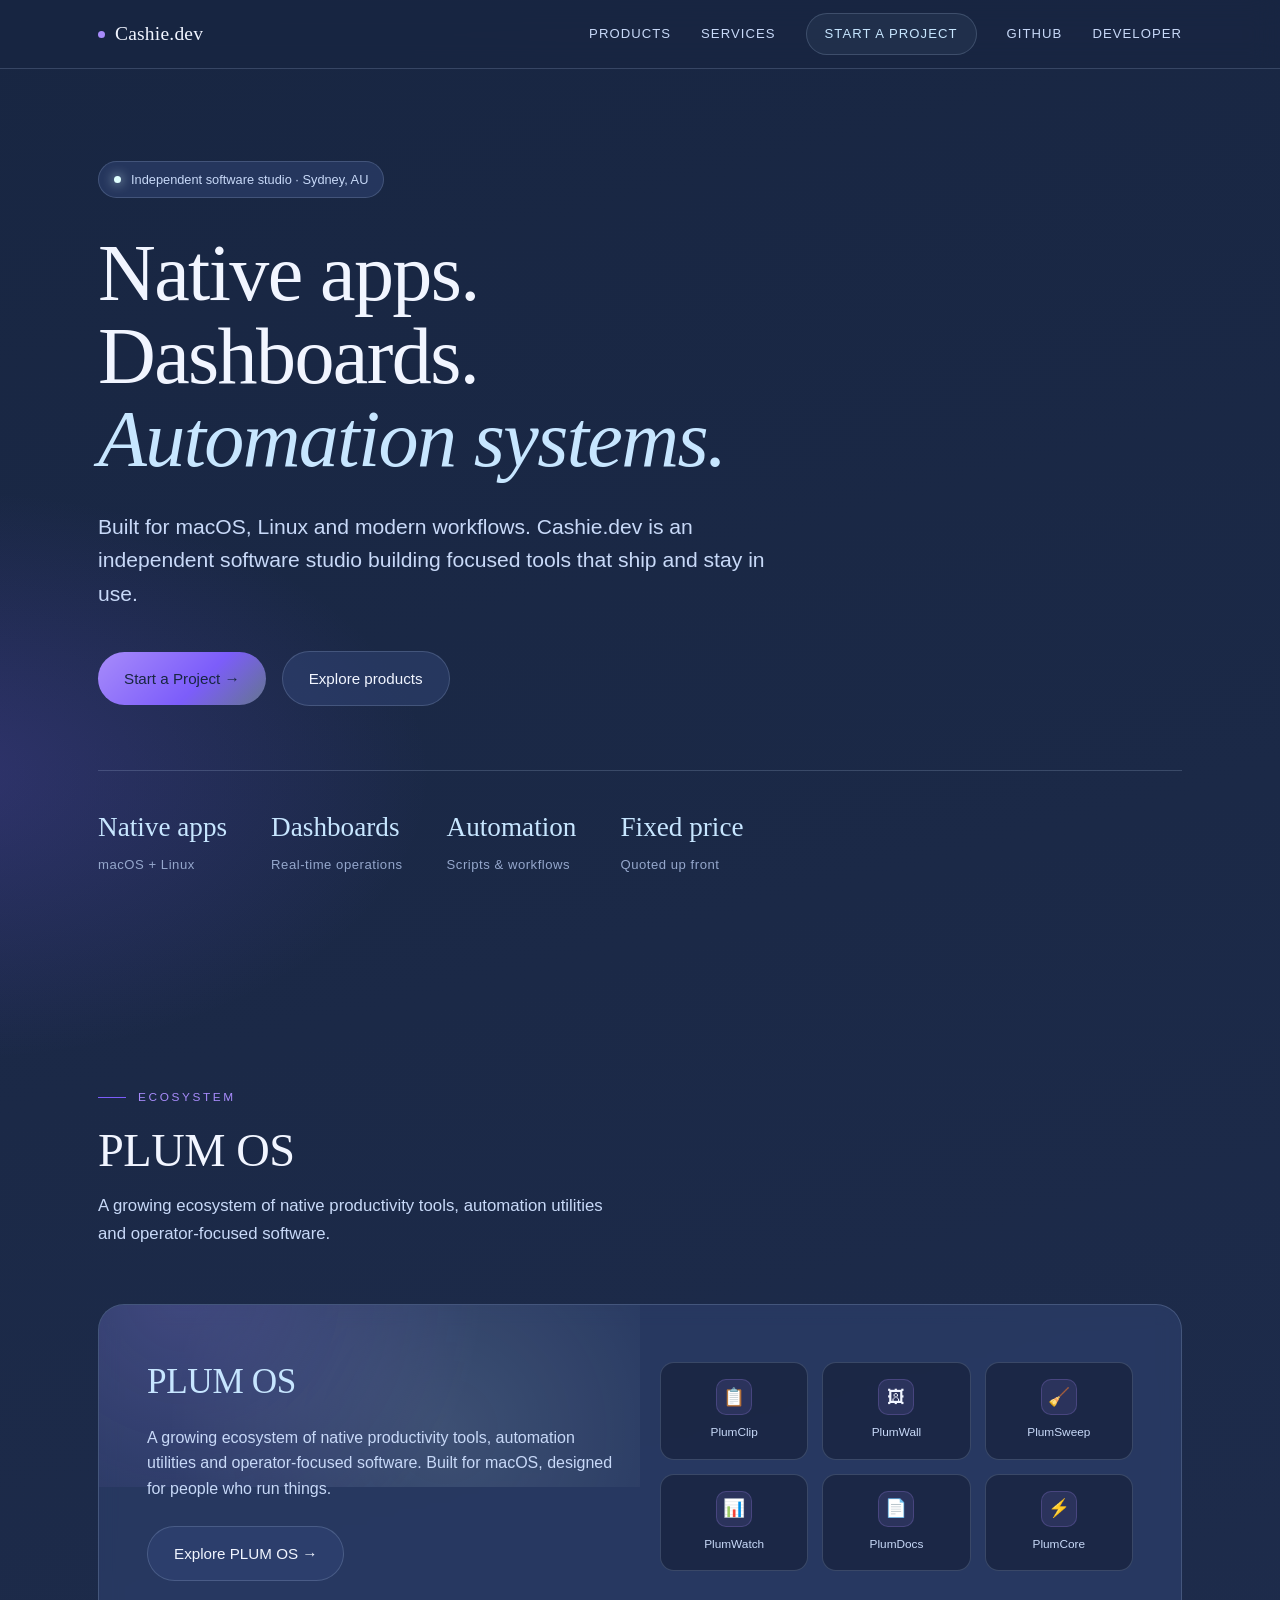
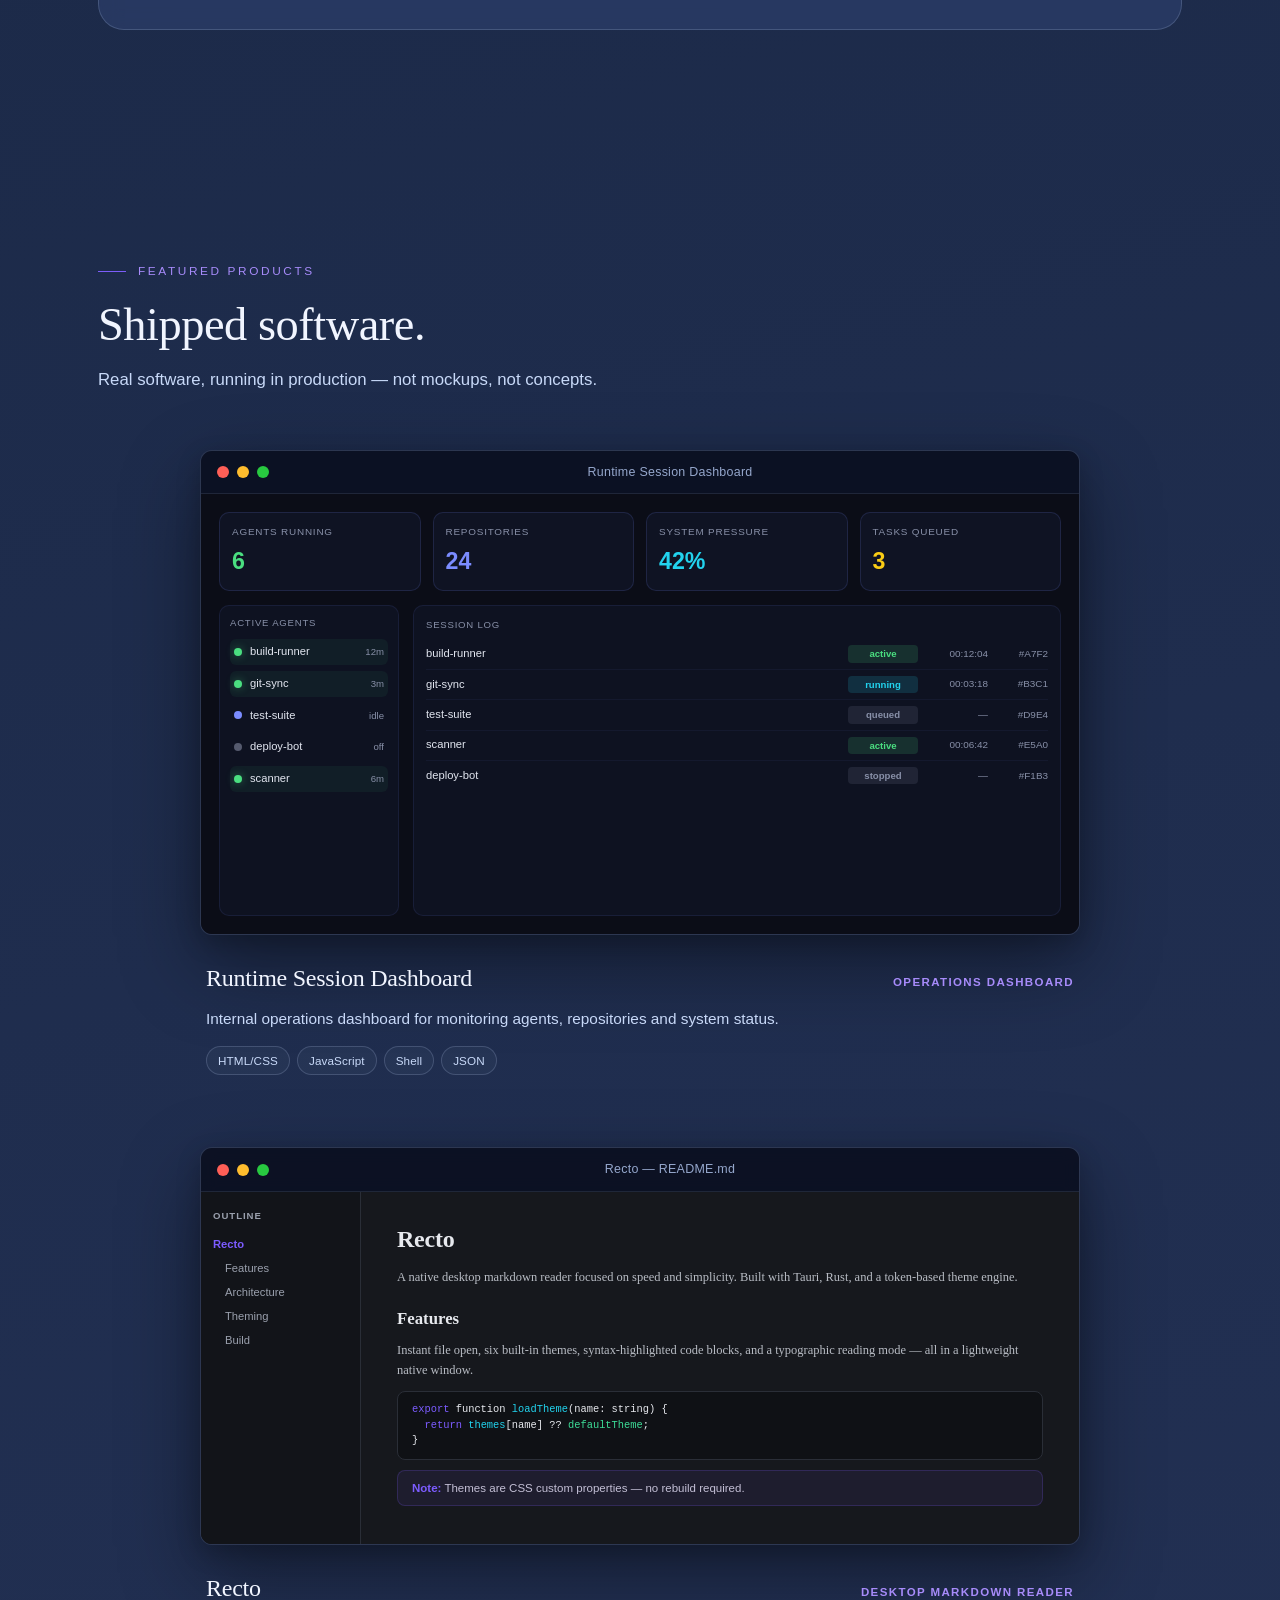
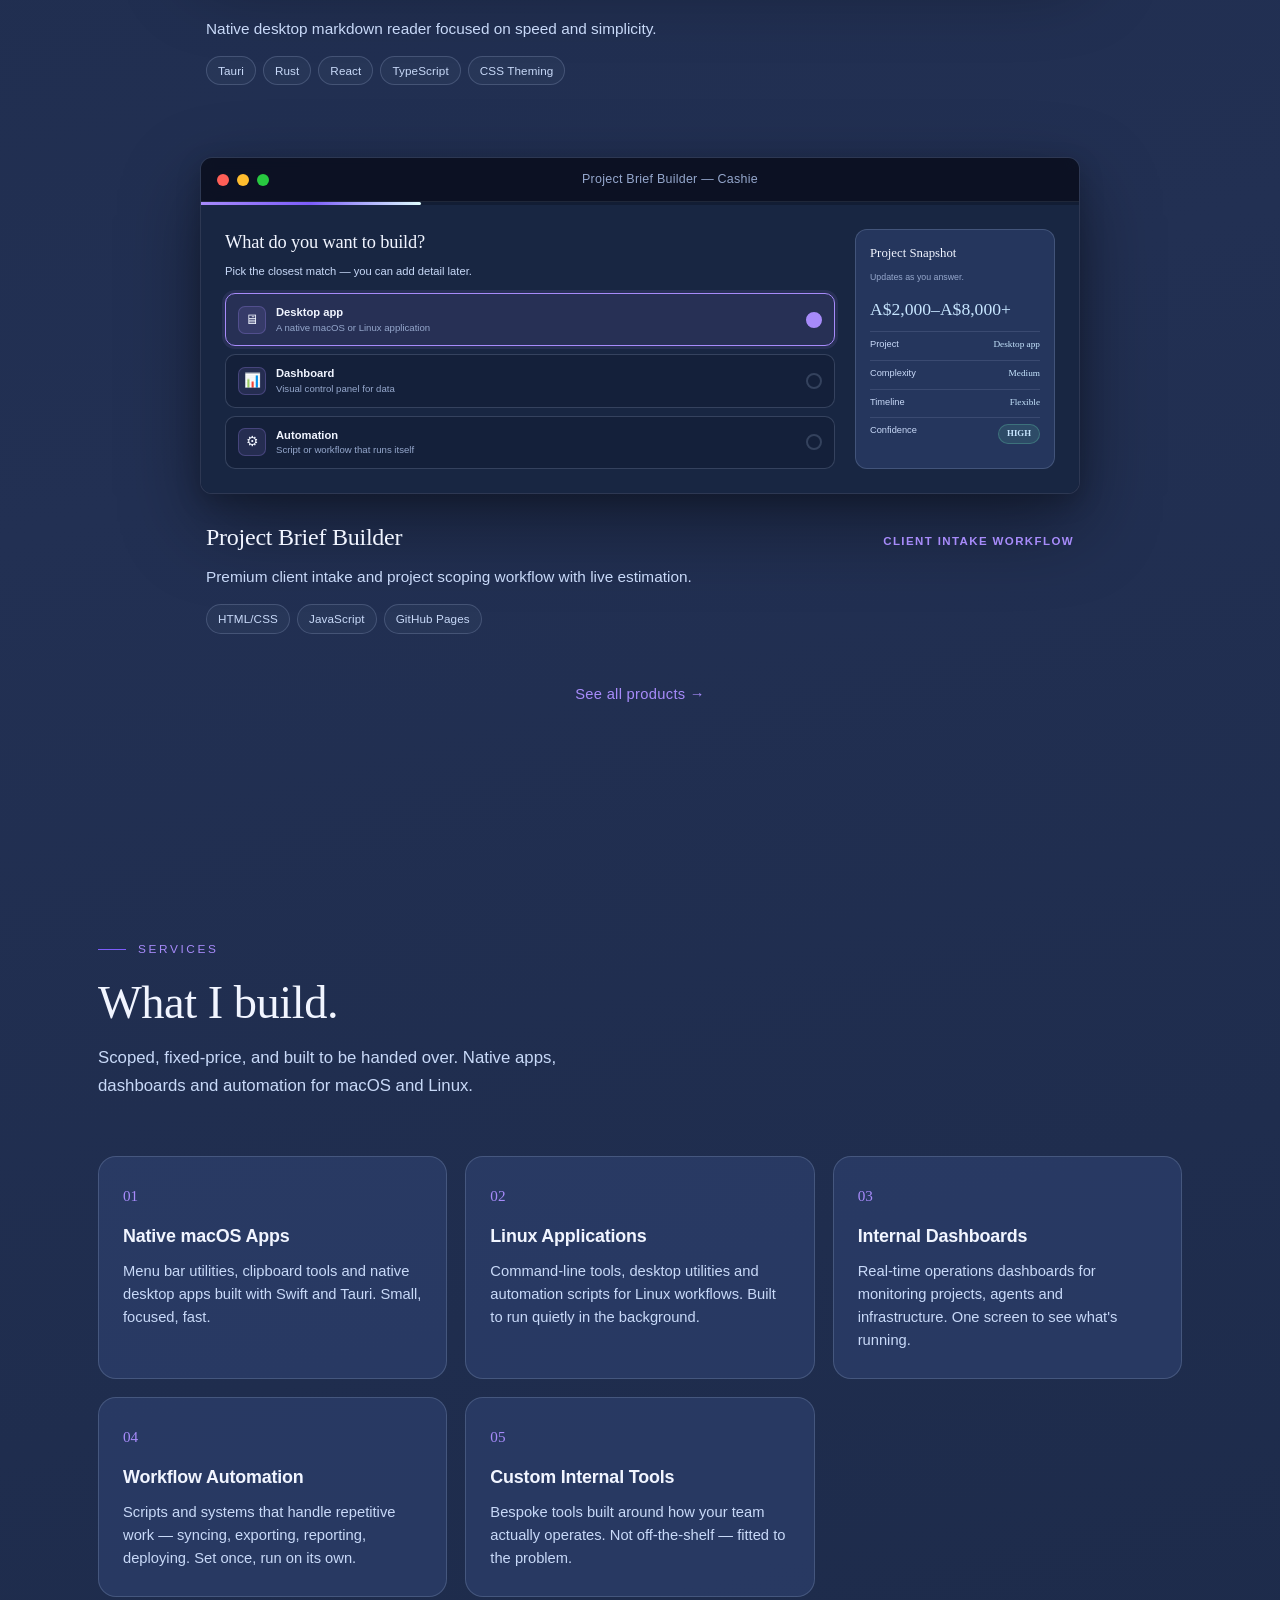
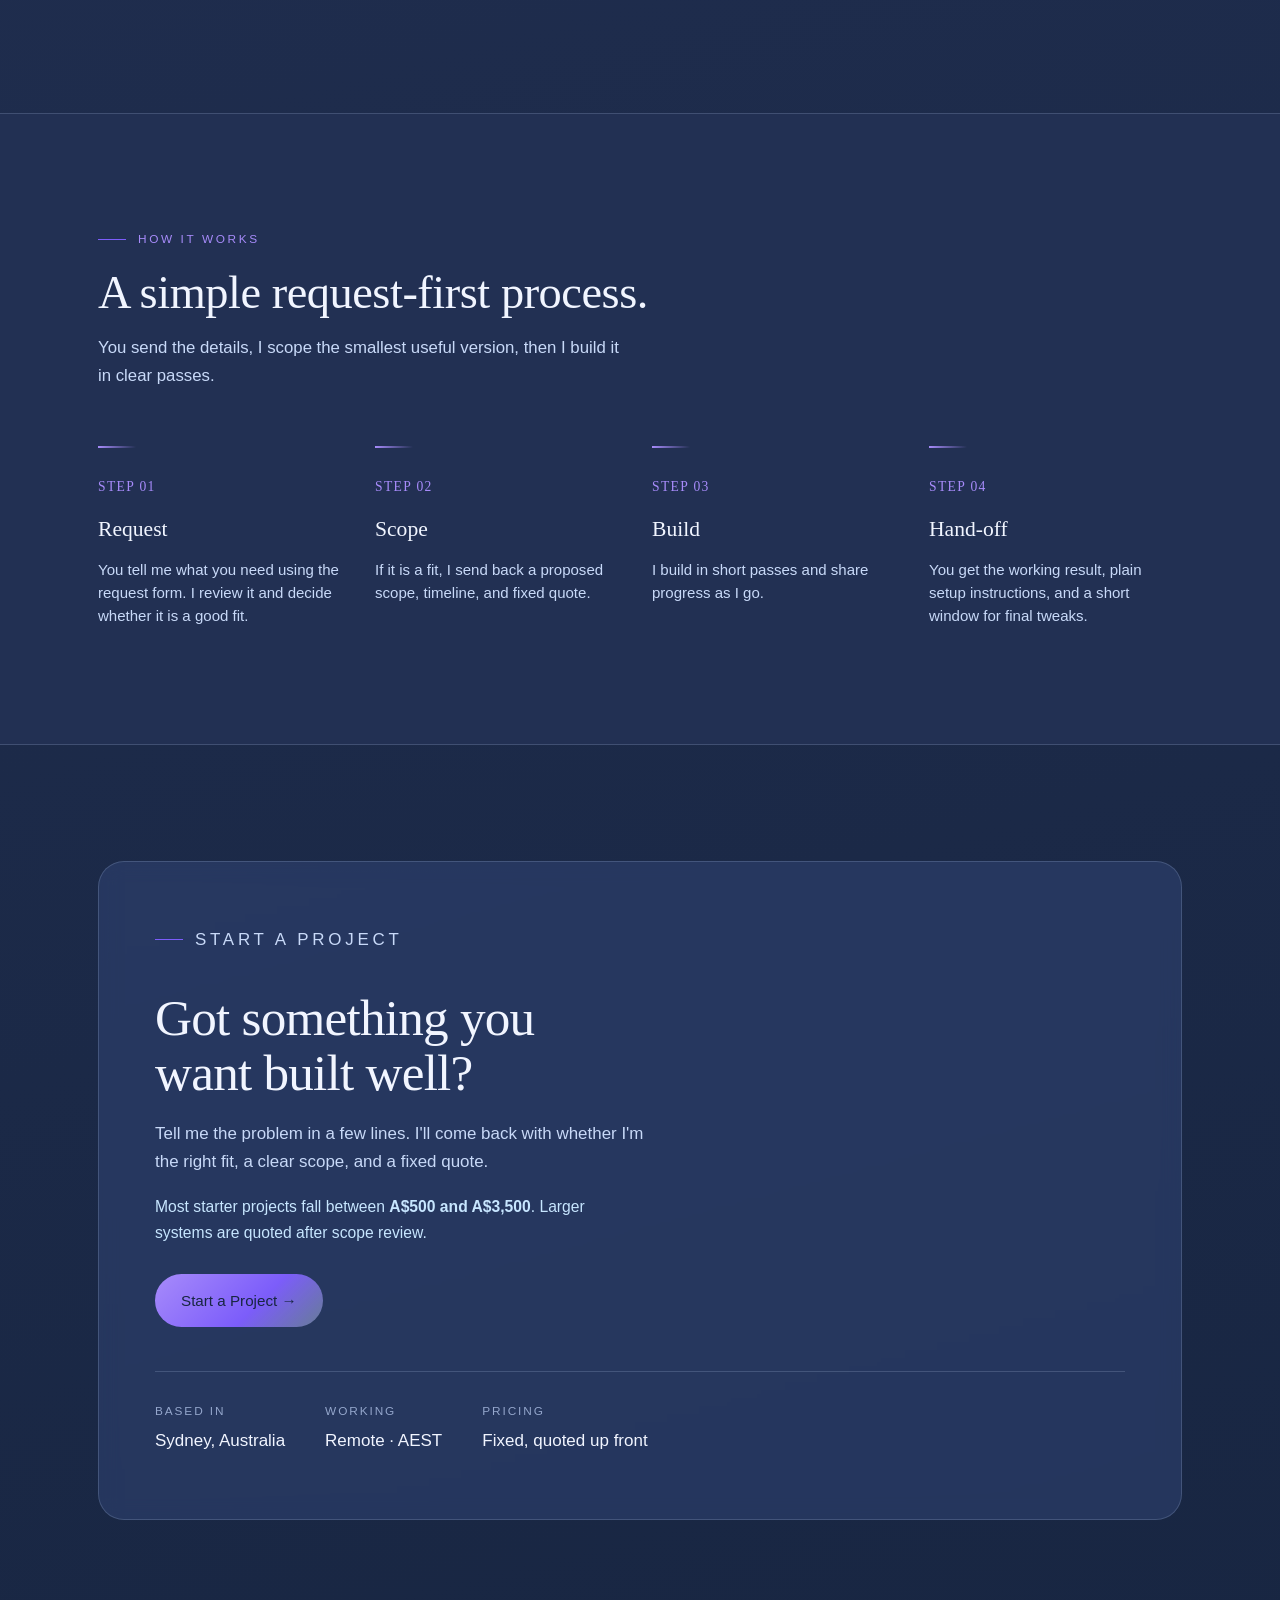
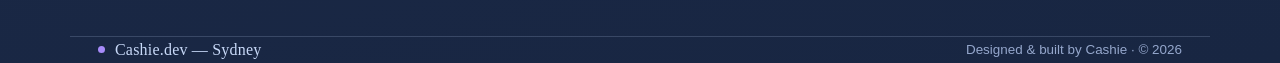
==== commit 1a0d6505: "Premium Developer Profile page replacing About page - Rebuild about.html as a full developer profile" ====
--- a/index.html
+++ b/index.html
@@ -3,17 +3,17 @@
 <head>
 <meta charset="UTF-8">
 <meta name="viewport" content="width=device-width, initial-scale=1.0">
-<title>Cashie — AI-assisted app builder, Sydney</title>
-<meta name="description" content="Cashie builds macOS and Linux tools, internal dashboards, automations, and focused business websites. Based in Sydney.">
+<title>Cashie.dev — Independent software builder, Sydney</title>
+<meta name="description" content="Cashie.dev builds native macOS apps, Linux applications, internal dashboards and workflow automation. Based in Sydney.">
 <link rel="canonical" href="https://cashie1597.github.io/cashie-portfolio/">
 <meta name="theme-color" content="#182642">
-<meta property="og:title" content="Cashie — AI-assisted app builder, Sydney">
-<meta property="og:description" content="Cashie builds macOS and Linux tools, internal dashboards, automations, and focused business websites.">
+<meta property="og:title" content="Cashie.dev — Independent software builder, Sydney">
+<meta property="og:description" content="Cashie.dev builds native macOS apps, Linux applications, internal dashboards and workflow automation.">
 <meta property="og:type" content="website">
 <meta property="og:url" content="https://cashie1597.github.io/cashie-portfolio/">
 <meta name="twitter:card" content="summary">
-<meta name="twitter:title" content="Cashie — AI-assisted app builder, Sydney">
-<meta name="twitter:description" content="Cashie builds macOS and Linux tools, internal dashboards, automations, and focused business websites.">
+<meta name="twitter:title" content="Cashie.dev — Independent software builder, Sydney">
+<meta name="twitter:description" content="Cashie.dev builds native macOS apps, Linux applications, internal dashboards and workflow automation.">
 <link rel="icon" href="data:image/svg+xml,%3Csvg xmlns='http://www.w3.org/2000/svg' viewBox='0 0 100 100'%3E%3Ccircle cx='50' cy='50' r='45' fill='%23a78bfa'/%3E%3C/svg%3E">
 <style>
   :root {
@@ -460,6 +460,59 @@
   footer .brand { font-size: 1rem; color: var(--ink-soft); }
   footer .dot { width: 8px; height: 8px; border-radius: 50%; background: linear-gradient(135deg, var(--plum), var(--cyan)); display: inline-block; }
 
+  /* ---------- Ecosystem card ---------- */
+  .ecosystem-card {
+    background: var(--panel); border: 1px solid var(--panel-line);
+    border-radius: 26px; padding: 48px; overflow: hidden; position: relative;
+    backdrop-filter: blur(10px); -webkit-backdrop-filter: blur(10px);
+    transition: border-color .30s ease, transform .30s ease;
+  }
+  .ecosystem-card:hover { border-color: rgba(167,139,250,0.35); }
+  .ecosystem-card .ecosystem-glow {
+    position: absolute; inset: -30% 50% auto -10%; height: 280px;
+    background: radial-gradient(circle at 30% 30%, rgba(167,139,250,0.20), transparent 60%),
+                radial-gradient(circle at 70% 80%, rgba(224,255,255,0.12), transparent 55%);
+    pointer-events: none;
+  }
+  .ecosystem-card-inner {
+    display: grid; grid-template-columns: 1fr 1fr; gap: 40px; align-items: center;
+    position: relative;
+  }
+  @media (max-width: 760px) {
+    .ecosystem-card { padding: 32px 28px; }
+    .ecosystem-card-inner { grid-template-columns: 1fr; gap: 28px; }
+  }
+  .ecosystem-brand {
+    font-family: var(--serif); font-size: 2.2rem; font-weight: 500;
+    letter-spacing: -0.01em; margin: 0 0 14px; color: var(--cream);
+  }
+  .ecosystem-card-inner p { color: var(--ink-soft); font-size: 1rem; margin: 0 0 24px; line-height: 1.6; }
+  .ecosystem-preview-grid {
+    display: grid; grid-template-columns: repeat(3, 1fr); gap: 14px;
+  }
+  .ecosystem-app-pip {
+    background: rgba(11,16,32,0.40); border: 1px solid var(--panel-line);
+    border-radius: 14px; padding: 16px 10px; text-align: center;
+    display: flex; flex-direction: column; align-items: center; gap: 8px;
+    transition: border-color .20s ease;
+  }
+  .ecosystem-app-pip:hover { border-color: rgba(167,139,250,0.30); }
+  .ecosystem-app-pip .pip-icon {
+    width: 36px; height: 36px; border-radius: 10px;
+    background: rgba(167,139,250,0.12); border: 1px solid rgba(167,139,250,0.22);
+    display: flex; align-items: center; justify-content: center; font-size: 1.1rem;
+  }
+  .ecosystem-app-pip .pip-name { font-size: 0.74rem; color: var(--ink-soft); font-weight: 500; }
+
+  /* ---------- See all link ---------- */
+  .see-all-link {
+    display: inline-flex; align-items: center; gap: 8px;
+    font-size: 0.92rem; color: var(--plum); letter-spacing: 0.02em;
+    margin: 48px auto 0; justify-content: center; width: 100%;
+    transition: gap .20s ease, color .20s ease;
+  }
+  .see-all-link:hover { gap: 12px; color: var(--cream); }
+
   /* ---------- Reveal ---------- */
   .reveal { opacity: 0; transform: translateY(18px); transition: opacity .7s ease, transform .7s ease; }
   .reveal.in { opacity: 1; transform: none; }
@@ -473,12 +526,13 @@
 
 <header class="nav">
   <div class="wrap nav-inner">
-    <a class="brand" href="#top"><span class="dot"></span> Cashie</a>
+    <a class="brand" href="#top"><span class="dot"></span> Cashie.dev</a>
     <nav class="nav-links">
-      <a href="#work">Work</a>
+      <a href="products.html">Products</a>
       <a href="#services">Services</a>
-      <a href="#process">Process</a>
-      <a class="nav-cta" href="apply.html">Request a build</a>
+      <a class="nav-cta" href="apply.html">Start a Project</a>
+      <a href="https://github.com/Cashie1597" target="_blank" rel="noopener">GitHub</a>
+      <a href="about.html">Developer</a>
     </nav>
   </div>
 </header>
@@ -488,29 +542,56 @@
   <!-- HERO -->
   <section class="hero">
     <div class="wrap">
-      <div class="hero-tag reveal"><span class="pip"></span> Available for new projects · Sydney, AU</div>
-      <h1 class="reveal">Small, sharp software for <em>real businesses.</em></h1>
-      <p class="hero-sub reveal">I'm Cashie — an AI-assisted app builder. I build macOS and Linux tools, internal dashboards, automations, and focused business websites. The kind of tools that quietly save you an afternoon every week.</p>
+      <div class="hero-tag reveal"><span class="pip"></span> Independent software studio · Sydney, AU</div>
+      <h1 class="reveal">Native apps. Dashboards.<br><em>Automation systems.</em></h1>
+      <p class="hero-sub reveal">Built for macOS, Linux and modern workflows. Cashie.dev is an independent software studio building focused tools that ship and stay in use.</p>
       <div class="hero-actions reveal">
-        <a class="btn btn-primary" href="apply.html">Request a build →</a>
-        <a class="btn btn-ghost" href="#work">See selected work</a>
-        <!-- TODO: Estimator lives at ~/PROJECTS/Active/devtools/build-quote-estimator/index.html and is currently local-only. Add a public "Get a quick estimate →" CTA here once deployed. -->
+        <a class="btn btn-primary" href="apply.html">Start a Project →</a>
+        <a class="btn btn-ghost" href="products.html">Explore products</a>
       </div>
       <div class="hero-meta reveal">
-        <div class="stat"><span class="num">Custom software</span><span class="lbl">Built to fit the job</span></div>
-        <div class="stat"><span class="num">1–3 weeks</span><span class="lbl">Typical turnaround</span></div>
-        <div class="stat"><span class="num">macOS + Linux</span><span class="lbl">Tools and websites</span></div>
-        <div class="stat"><span class="num">Fixed price</span><span class="lbl">No surprise invoices</span></div>
+        <div class="stat"><span class="num">Native apps</span><span class="lbl">macOS + Linux</span></div>
+        <div class="stat"><span class="num">Dashboards</span><span class="lbl">Real-time operations</span></div>
+        <div class="stat"><span class="num">Automation</span><span class="lbl">Scripts &amp; workflows</span></div>
+        <div class="stat"><span class="num">Fixed price</span><span class="lbl">Quoted up front</span></div>
       </div>
     </div>
   </section>
 
+  <!-- ECOSYSTEM: PLUM OS -->
+  <section id="ecosystem">
+    <div class="wrap">
+      <p class="eyebrow reveal">Ecosystem</p>
+      <h2 class="section-title reveal">PLUM OS</h2>
+      <p class="section-lede reveal">A growing ecosystem of native productivity tools, automation utilities and operator-focused software.</p>
+
+      <div class="ecosystem-card reveal">
+        <div class="ecosystem-glow"></div>
+        <div class="ecosystem-card-inner">
+          <div>
+            <h3 class="ecosystem-brand">PLUM OS</h3>
+            <p>A growing ecosystem of native productivity tools, automation utilities and operator-focused software. Built for macOS, designed for people who run things.</p>
+            <a class="btn btn-ghost" href="products.html#plum-os">Explore PLUM OS →</a>
+          </div>
+          <div class="ecosystem-preview-grid">
+            <div class="ecosystem-app-pip"><span class="pip-icon">📋</span><span class="pip-name">PlumClip</span></div>
+            <div class="ecosystem-app-pip"><span class="pip-icon">🖼</span><span class="pip-name">PlumWall</span></div>
+            <div class="ecosystem-app-pip"><span class="pip-icon">🧹</span><span class="pip-name">PlumSweep</span></div>
+            <div class="ecosystem-app-pip"><span class="pip-icon">📊</span><span class="pip-name">PlumWatch</span></div>
+            <div class="ecosystem-app-pip"><span class="pip-icon">📄</span><span class="pip-name">PlumDocs</span></div>
+            <div class="ecosystem-app-pip"><span class="pip-icon">⚡</span><span class="pip-name">PlumCore</span></div>
+          </div>
+        </div>
+      </div>
+    </div>
+  </section>
+
   <!-- WORK -->
   <section id="work">
     <div class="wrap">
-      <p class="eyebrow reveal">Selected work</p>
-      <h2 class="section-title reveal">Things I've shipped.</h2>
-      <p class="section-lede reveal">Real software, running in production. Not mockups, not concepts — tools I use every day and dashboards that power real operations.</p>
+      <p class="eyebrow reveal">Featured products</p>
+      <h2 class="section-title reveal">Shipped software.</h2>
+      <p class="section-lede reveal">Real software, running in production — not mockups, not concepts.</p>
 
       <div class="work-premium-grid">
 
@@ -669,6 +750,8 @@
         </article>
 
       </div>
+
+      <a class="see-all-link reveal" href="products.html">See all products →</a>
     </div>
   </section>
 
@@ -676,39 +759,34 @@
   <section id="services">
     <div class="wrap">
       <p class="eyebrow reveal">Services</p>
-      <h2 class="section-title reveal">What I can build for you.</h2>
-      <p class="section-lede reveal">Scoped, fixed-price, and built to be handed over. If it's small software, it probably fits here.</p>
+      <h2 class="section-title reveal">What I build.</h2>
+      <p class="section-lede reveal">Scoped, fixed-price, and built to be handed over. Native apps, dashboards and automation for macOS and Linux.</p>
 
       <div class="svc-grid">
         <div class="svc reveal">
           <div class="no">01</div>
-          <h3>Small business websites</h3>
-          <p>Fast, mobile-first sites that load quickly and read well — the kind a local business actually needs, minus the bloat.</p>
+          <h3>Native macOS Apps</h3>
+          <p>Menu bar utilities, clipboard tools and native desktop apps built with Swift and Tauri. Small, focused, fast.</p>
         </div>
         <div class="svc reveal">
           <div class="no">02</div>
-          <h3>Booking &amp; intake flows</h3>
-          <p>Enquiry forms, booking requests and intake steps that route cleanly to your inbox or calendar without monthly fees.</p>
+          <h3>Linux Applications</h3>
+          <p>Command-line tools, desktop utilities and automation scripts for Linux workflows. Built to run quietly in the background.</p>
         </div>
         <div class="svc reveal">
           <div class="no">03</div>
-          <h3>Admin dashboards</h3>
-          <p>A single screen to see and control the moving parts of your work — orders, jobs, services, status — built around how you operate.</p>
+          <h3>Internal Dashboards</h3>
+          <p>Real-time operations dashboards for monitoring projects, agents and infrastructure. One screen to see what's running.</p>
         </div>
         <div class="svc reveal">
           <div class="no">04</div>
-          <h3>Automation scripts</h3>
-          <p>The repetitive bits — renaming, exporting, syncing, reporting — handed off to a script that just runs.</p>
+          <h3>Workflow Automation</h3>
+          <p>Scripts and systems that handle repetitive work — syncing, exporting, reporting, deploying. Set once, run on its own.</p>
         </div>
         <div class="svc reveal">
           <div class="no">05</div>
-          <h3>macOS &amp; Linux tools</h3>
-          <p>Small native tools, menu bar utilities, and command-line helpers that do one job well: monitor, clip, toggle, tidy.</p>
-        </div>
-        <div class="svc reveal">
-          <div class="no">06</div>
-          <h3>AI-assisted prototypes</h3>
-          <p>A working v1 of an idea, built quickly so you can hold it, test it, and decide if it's worth taking further.</p>
+          <h3>Custom Internal Tools</h3>
+          <p>Bespoke tools built around how your team actually operates. Not off-the-shelf — fitted to the problem.</p>
         </div>
       </div>
     </div>
@@ -746,66 +824,17 @@
     </div>
   </section>
 
-  <!-- FAQ -->
-  <section id="faq">
-    <div class="wrap">
-      <p class="eyebrow reveal">FAQ</p>
-      <h2 class="section-title reveal">Quick questions.</h2>
-      <p class="section-lede reveal">If you don't see your question here, send a request and I'll answer directly.</p>
-
-      <div class="faq-grid">
-        <div class="faq reveal">
-          <h3>What platforms do you build for?</h3>
-          <p>macOS and Linux are my main focus — native apps, menu bar utilities, dashboards, automations, and focused business websites. I don't currently build mobile apps or Windows-only software.</p>
-        </div>
-        <div class="faq reveal">
-          <h3>Do you build mobile apps?</h3>
-          <p>No. I don't take iOS or Android projects. If your idea could work as a desktop tool or internal dashboard, I'm happy to look at it.</p>
-        </div>
-        <div class="faq reveal">
-          <h3>How much does a project cost?</h3>
-          <p>Most starter projects fall between <strong>A$500 and A$3,500</strong>. Larger or more complex systems are quoted after a short scope review. Everything is fixed price and agreed before work starts.</p>
-        </div>
-        <div class="faq reveal">
-          <h3>How long does a build take?</h3>
-          <p>Small tools and scripts often take a few days to a week. Dashboards and desktop apps typically take 1–3 weeks. I'll give you a clear timeline with the quote.</p>
-        </div>
-        <div class="faq reveal">
-          <h3>What happens after I submit a request?</h3>
-          <p>I'll review the scope and come back with whether it's a fit, a suggested approach, and a fixed price. If we agree, I build in short passes and share progress as it goes.</p>
-        </div>
-      </div>
-    </div>
-  </section>
-
-  <!-- TRUST -->
-  <section id="trust">
-    <div class="wrap">
-      <p class="eyebrow reveal">Why work with me</p>
-      <h2 class="section-title reveal">Built with clarity.</h2>
-      <div class="trust-card reveal">
-        <ul>
-          <li>Based in Sydney, Australia</li>
-          <li>macOS + Linux focused</li>
-          <li>Fixed-price quoting before build</li>
-          <li>AI-assisted, human-reviewed builds</li>
-          <li>Clear scope before work starts</li>
-        </ul>
-      </div>
-    </div>
-  </section>
-
-  <!-- CONTACT -->
-  <section id="contact">
+  <!-- START A PROJECT -->
+  <section id="start">
     <div class="wrap">
       <div class="contact-card reveal">
         <div class="glow"></div>
-        <p class="eyebrow">Contact</p>
-        <h2>Got something small you want built well?</h2>
-        <p>Tell me the problem in a few lines — what it is, who it's for, and roughly when you need it. I'll come back with whether I'm the right fit, a clear scope, and a fixed quote.</p>
+        <p class="eyebrow">Start a Project</p>
+        <h2>Got something you want built well?</h2>
+        <p>Tell me the problem in a few lines. I'll come back with whether I'm the right fit, a clear scope, and a fixed quote.</p>
         <p class="pricing-anchor">Most starter projects fall between <strong>A$500 and A$3,500</strong>. Larger systems are quoted after scope review.</p>
         <div class="contact-row">
-          <a class="btn btn-primary" href="apply.html">Request a build →</a>
+          <a class="btn btn-primary" href="apply.html">Start a Project →</a>
         </div>
         <div class="contact-meta">
           <div><span class="k">Based in</span><span class="v">Sydney, Australia</span></div>
@@ -819,7 +848,7 @@
 </main>
 
 <footer class="wrap">
-  <span class="brand"><span class="dot"></span> Cashie — Sydney</span>
+  <span class="brand"><span class="dot"></span> Cashie.dev — Sydney</span>
   <span>Designed &amp; built by Cashie · © 2026</span>
 </footer>
 
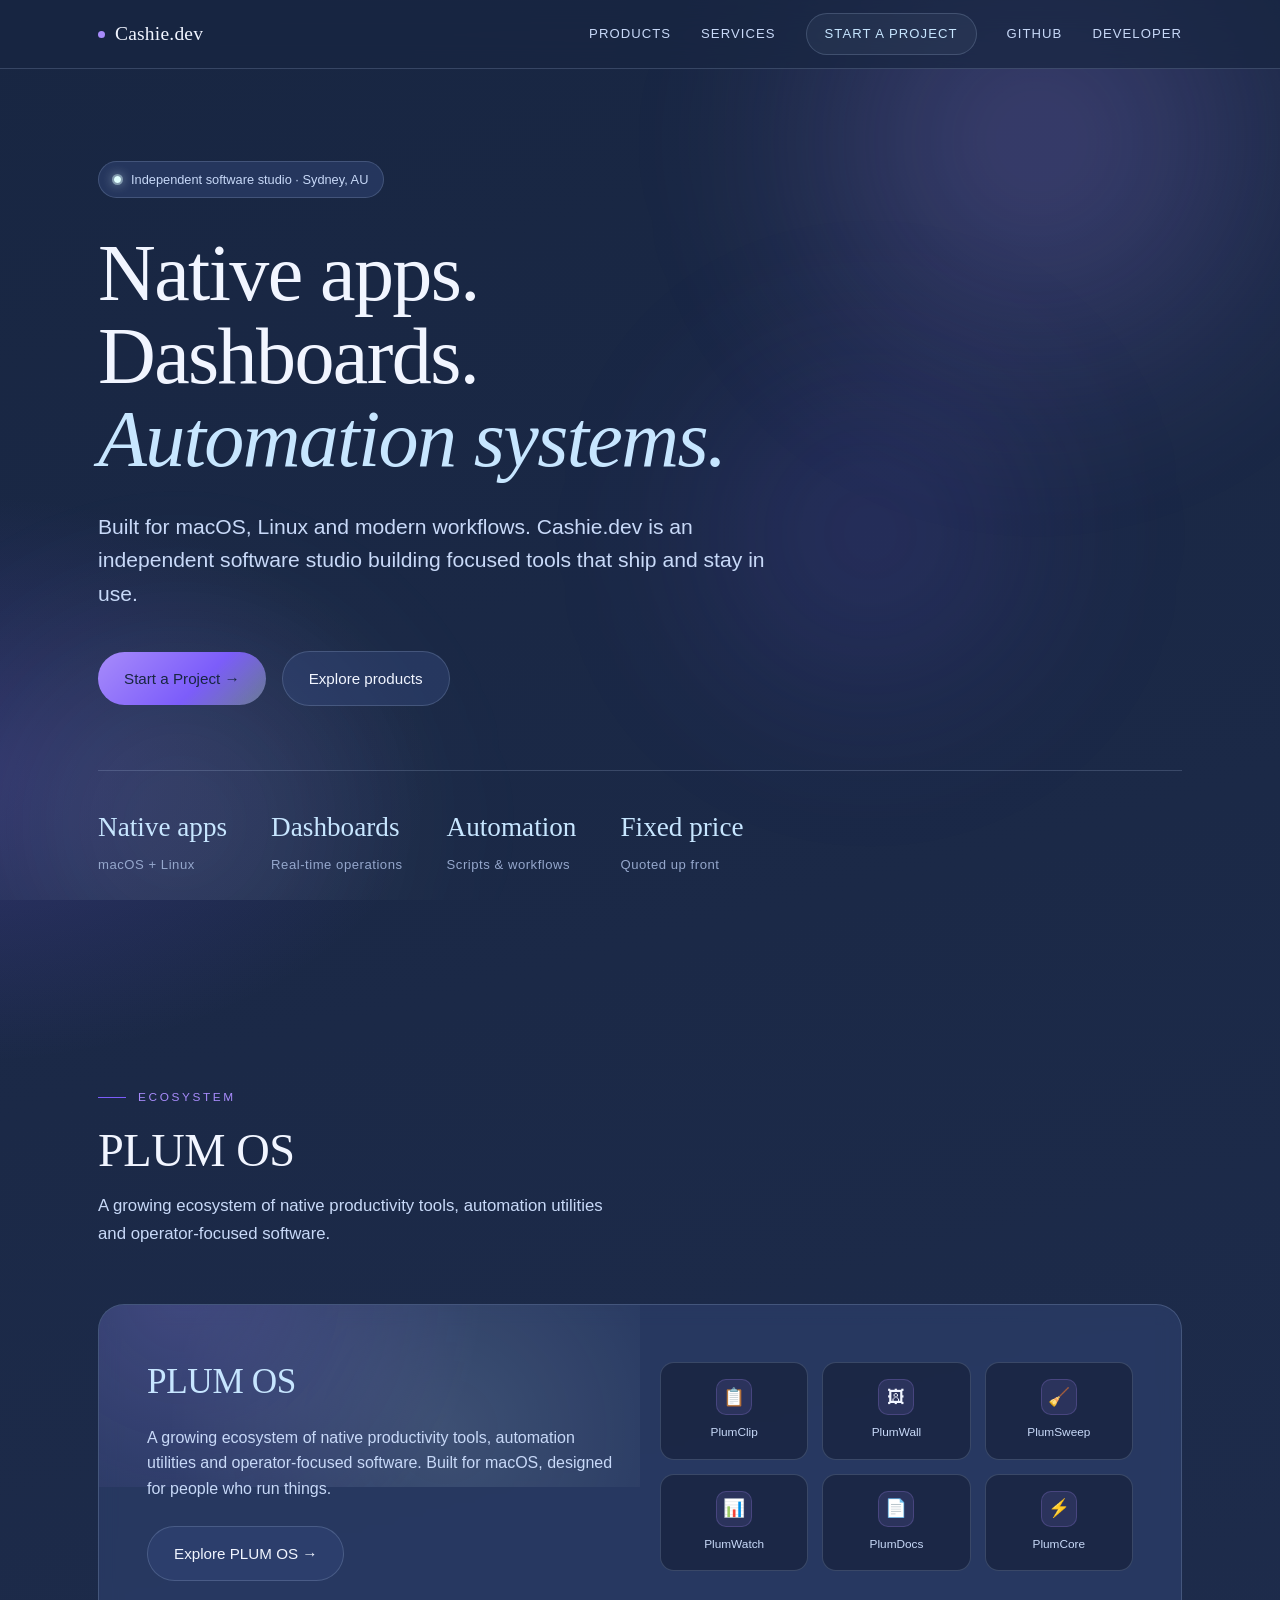
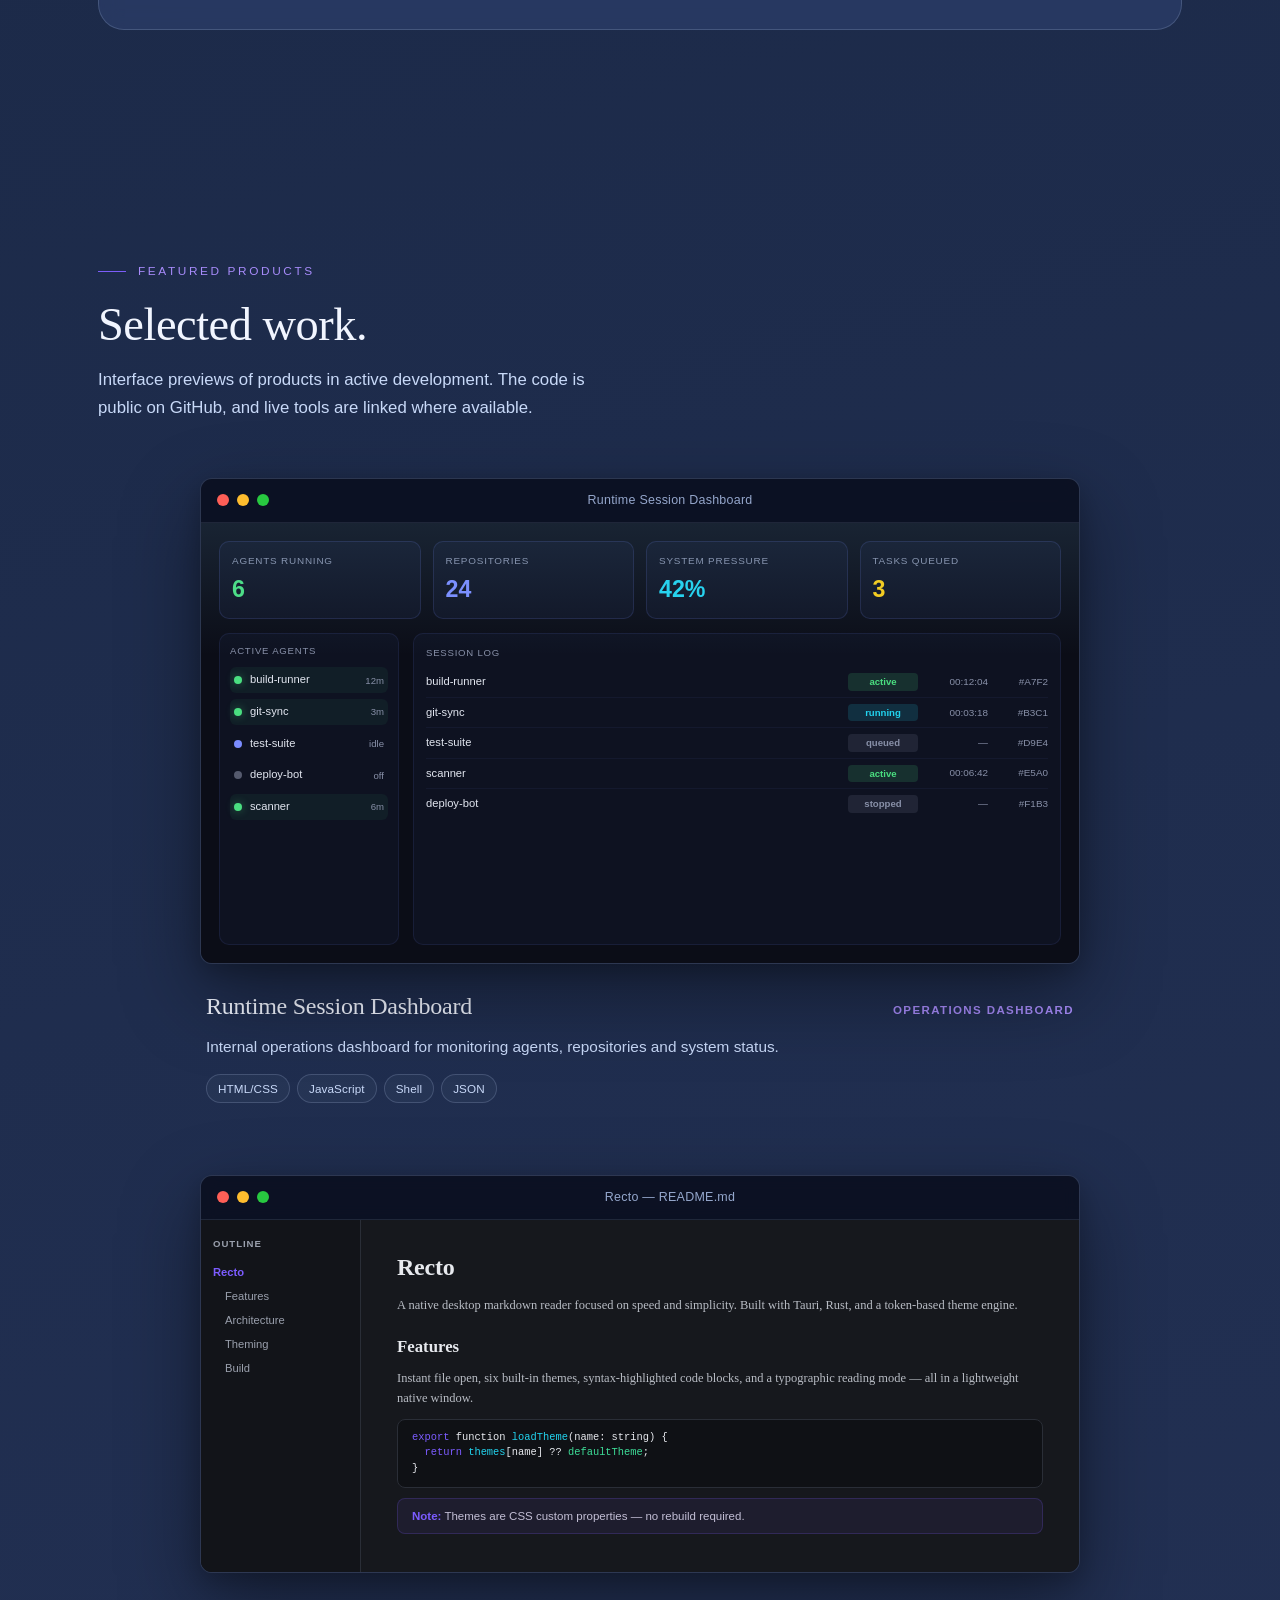
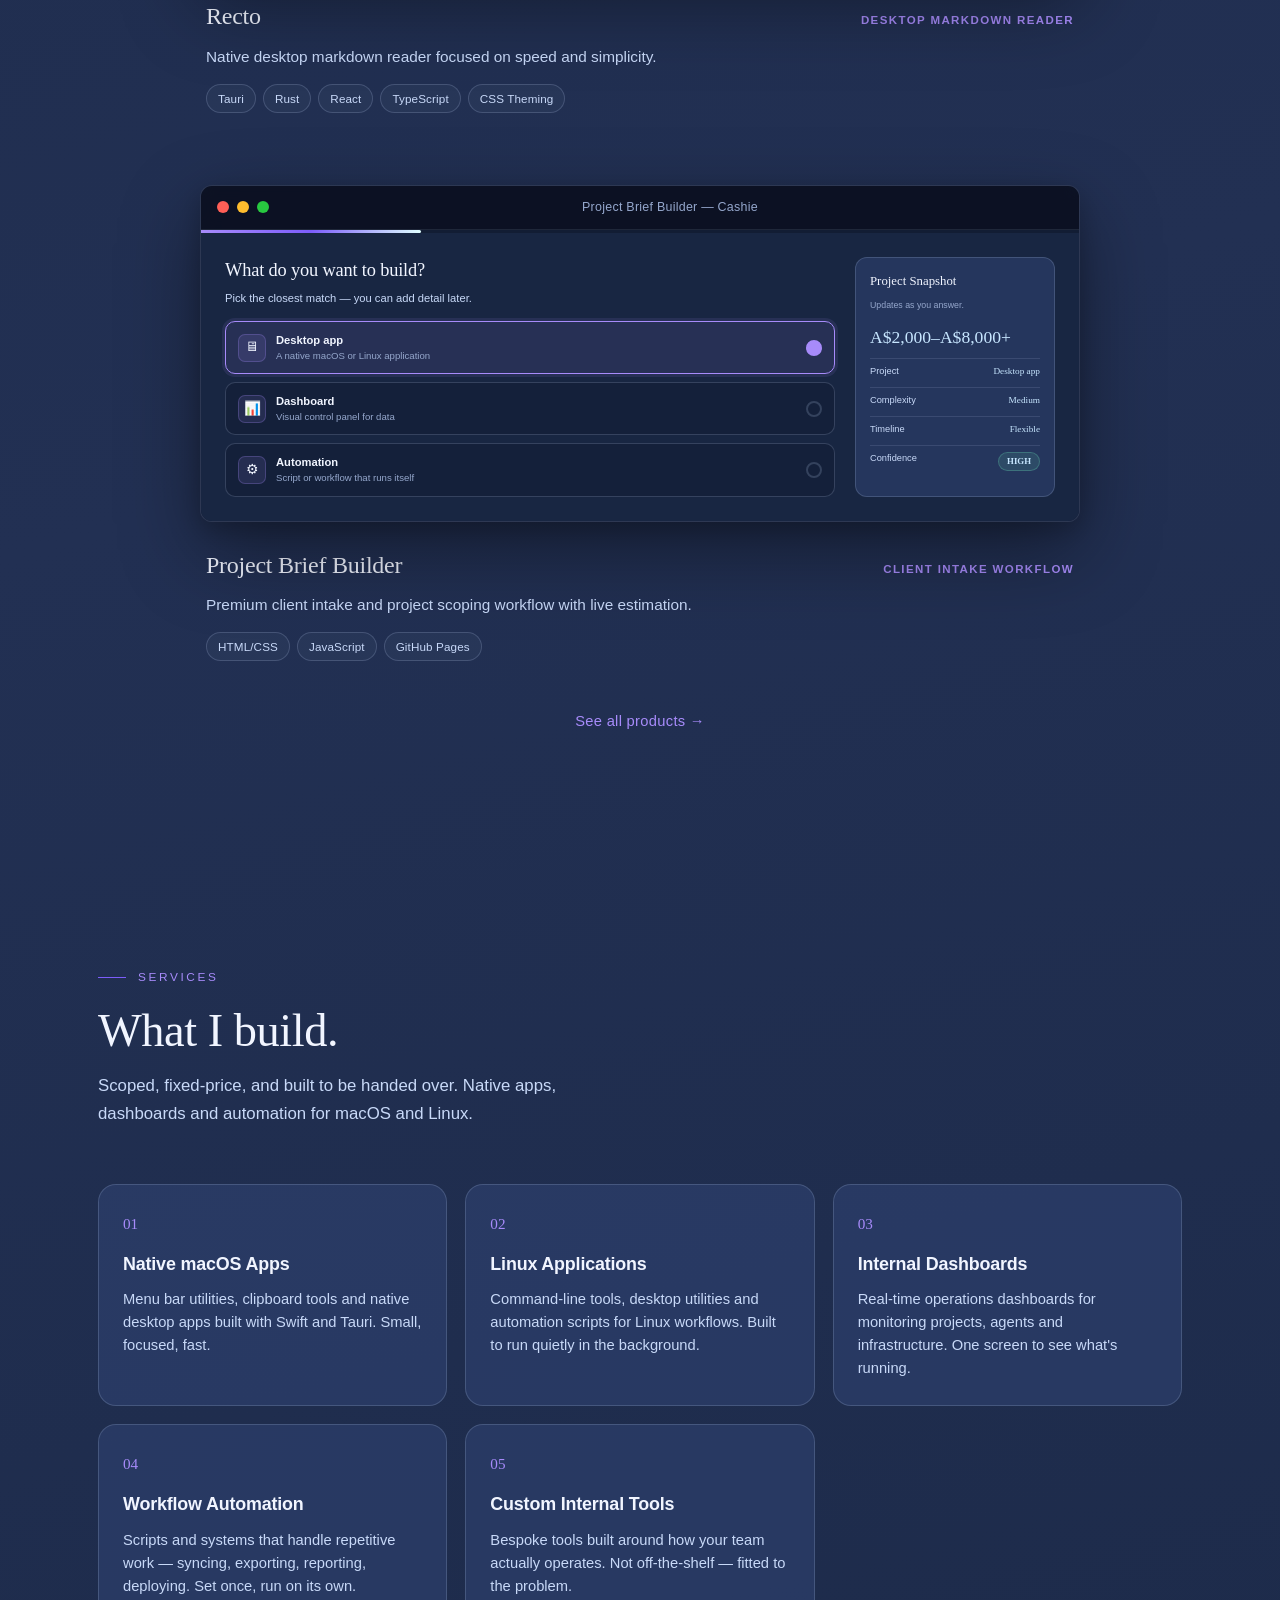
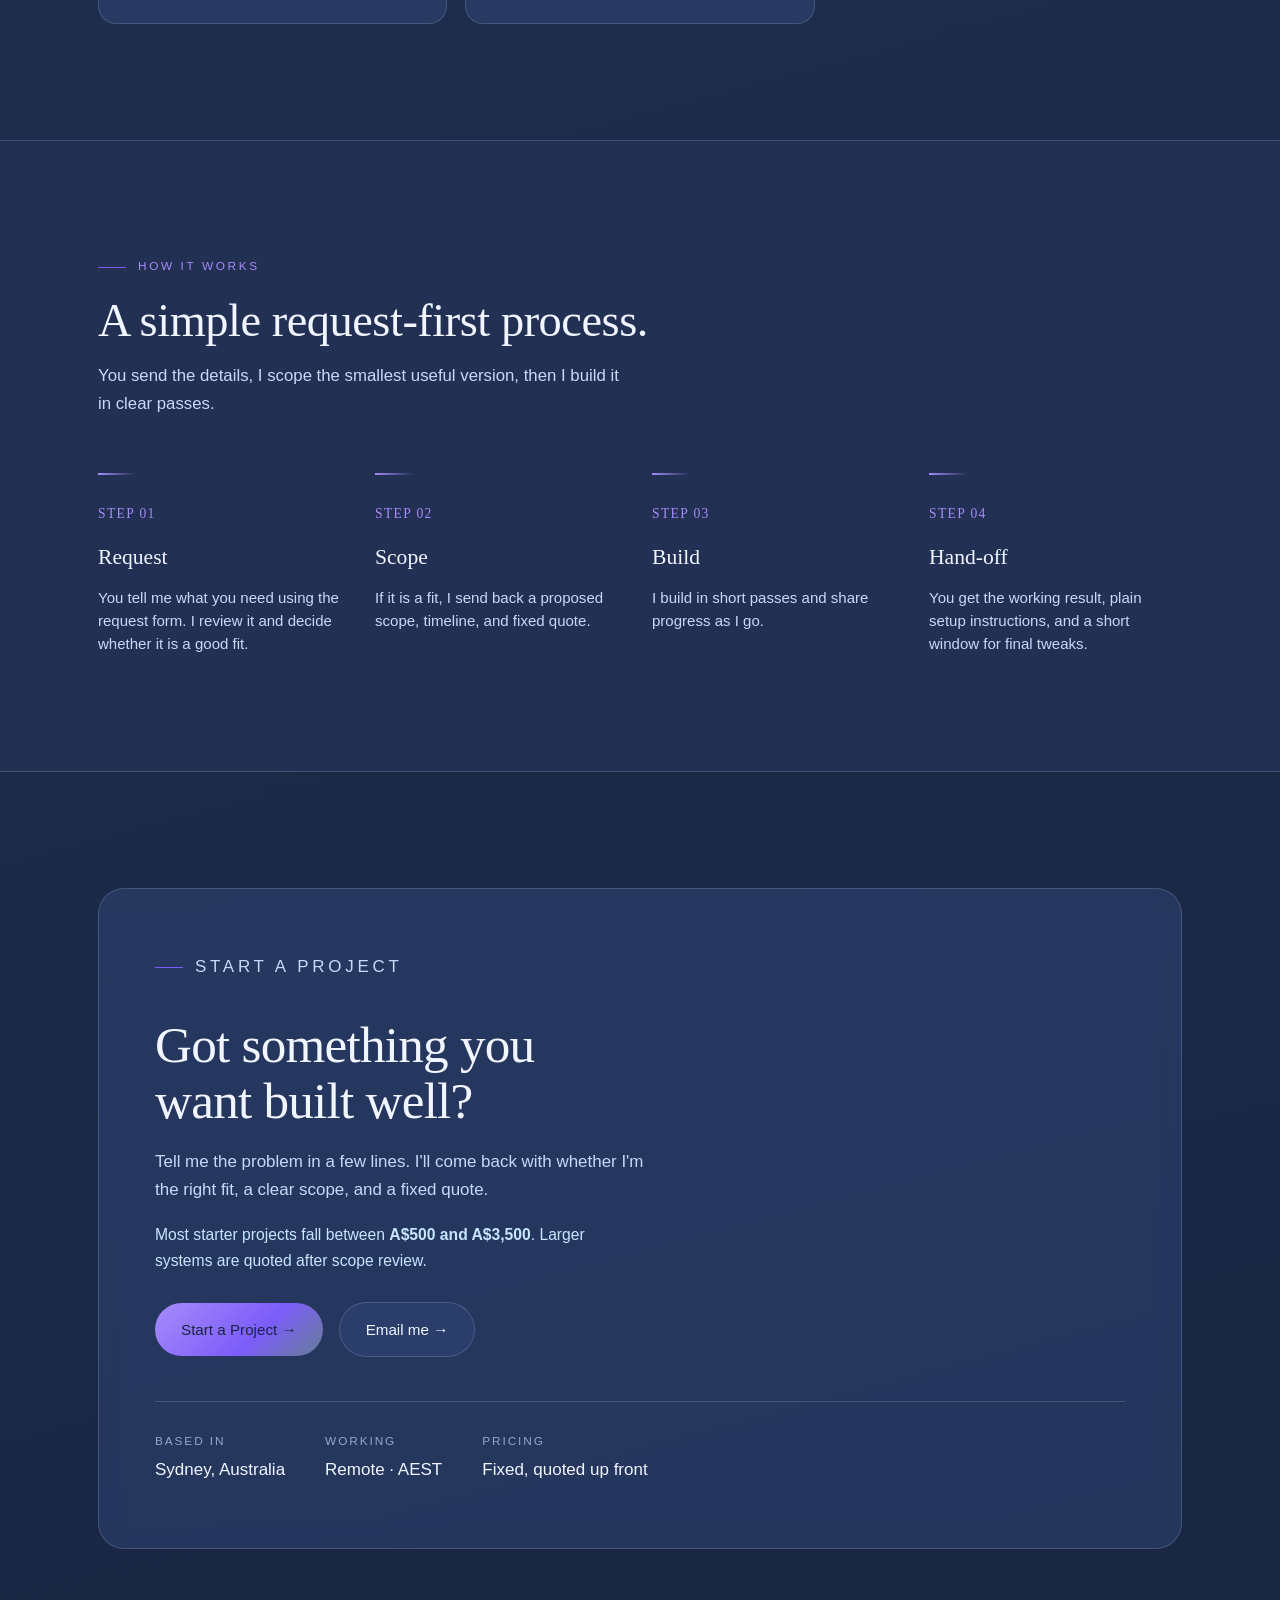
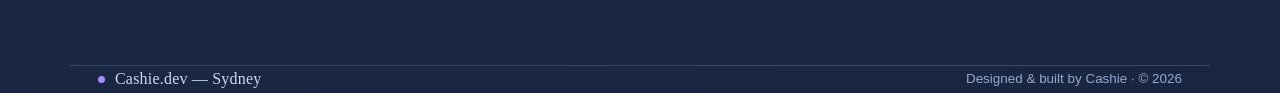
==== commit 78d2c35a: "Snapshot: in-progress layout refresh before review (incl. untracked assets/, opus/)" ====
--- a/index.html
+++ b/index.html
@@ -11,9 +11,11 @@
 <meta property="og:description" content="Cashie.dev builds native macOS apps, Linux applications, internal dashboards and workflow automation.">
 <meta property="og:type" content="website">
 <meta property="og:url" content="https://cashie1597.github.io/cashie-portfolio/">
-<meta name="twitter:card" content="summary">
+<meta property="og:image" content="https://cashie1597.github.io/cashie-portfolio/assets/og.png">
+<meta name="twitter:card" content="summary_large_image">
 <meta name="twitter:title" content="Cashie.dev — Independent software builder, Sydney">
 <meta name="twitter:description" content="Cashie.dev builds native macOS apps, Linux applications, internal dashboards and workflow automation.">
+<meta name="twitter:image" content="https://cashie1597.github.io/cashie-portfolio/assets/og.png">
 <link rel="icon" href="data:image/svg+xml,%3Csvg xmlns='http://www.w3.org/2000/svg' viewBox='0 0 100 100'%3E%3Ccircle cx='50' cy='50' r='45' fill='%23a78bfa'/%3E%3C/svg%3E">
 <style>
   :root {
@@ -521,6 +523,7 @@
     html { scroll-behavior: auto; }
   }
 </style>
+<link rel="stylesheet" href="assets/motion.css?v=3">
 </head>
 <body>
 
@@ -590,8 +593,8 @@
   <section id="work">
     <div class="wrap">
       <p class="eyebrow reveal">Featured products</p>
-      <h2 class="section-title reveal">Shipped software.</h2>
-      <p class="section-lede reveal">Real software, running in production — not mockups, not concepts.</p>
+      <h2 class="section-title reveal">Selected work.</h2>
+      <p class="section-lede reveal">Interface previews of products in active development. The code is public on GitHub, and live tools are linked where available.</p>
 
       <div class="work-premium-grid">
 
@@ -835,6 +838,7 @@
         <p class="pricing-anchor">Most starter projects fall between <strong>A$500 and A$3,500</strong>. Larger systems are quoted after scope review.</p>
         <div class="contact-row">
           <a class="btn btn-primary" href="apply.html">Start a Project →</a>
+          <a class="btn btn-ghost" href="mailto:lochieboo1208@gmail.com?subject=Project%20enquiry">Email me →</a>
         </div>
         <div class="contact-meta">
           <div><span class="k">Based in</span><span class="v">Sydney, Australia</span></div>
@@ -865,5 +869,6 @@
   });
 </script>
 
+<script src="assets/motion.js?v=3"></script>
 </body>
 </html>
--- a/assets/motion.css
+++ b/assets/motion.css
@@ -0,0 +1,126 @@
+/* ============================================================
+   Cashie.dev — Motion Layer
+   The visual design is unchanged. This adds purposeful, 60fps,
+   reduced-motion-safe motion on top of existing class hooks:
+   refined reveals, ambient gradient drift, live product previews,
+   subtle card + nav interactions. Transform/opacity only.
+   Inspired by Apple / Arc / Linear / Raycast / Vercel restraint.
+   ============================================================ */
+
+/* 1 — Reveal easing (refines the existing .reveal / .in) ---------- */
+.reveal {
+  transition: opacity .72s cubic-bezier(.22, 1, .36, 1),
+              transform .72s cubic-bezier(.22, 1, .36, 1) !important;
+  will-change: opacity, transform;
+}
+.reveal.in { will-change: auto; }
+
+/* 2 — Ambient gradient drift (JS-injected layer, behind content) -- */
+.cashie-ambient { position: fixed; inset: 0; z-index: -1; overflow: hidden; pointer-events: none; }
+.cashie-ambient i {
+  position: absolute; display: block; border-radius: 50%;
+  filter: blur(80px); will-change: transform, opacity;
+}
+.cashie-ambient .a1 {
+  width: 58vw; height: 58vw; top: -18vw; right: -10vw; opacity: .85;
+  background: radial-gradient(circle, rgba(167,139,250,.34), transparent 62%);
+  animation: cashieDrift1 15s cubic-bezier(.45, 0, .55, 1) infinite alternate;
+}
+.cashie-ambient .a2 {
+  width: 52vw; height: 52vw; bottom: -20vw; left: -12vw; opacity: .7;
+  background: radial-gradient(circle, rgba(224,255,255,.18), transparent 60%);
+  animation: cashieDrift2 19s cubic-bezier(.45, 0, .55, 1) infinite alternate;
+}
+.cashie-ambient .a3 {
+  width: 44vw; height: 44vw; top: 28%; left: 46%; opacity: .6;
+  background: radial-gradient(circle, rgba(124,93,250,.30), transparent 60%);
+  animation: cashieDrift3 13s cubic-bezier(.45, 0, .55, 1) infinite alternate;
+}
+@keyframes cashieDrift1 { to { transform: translate3d(-12vw, 10vw, 0) scale(1.2); } }
+@keyframes cashieDrift2 { to { transform: translate3d(12vw, -9vw, 0) scale(1.25); } }
+@keyframes cashieDrift3 { to { transform: translate3d(-10vw, -8vw, 0) scale(.86); } }
+
+/* 3 — Live product previews -------------------------------------- */
+/* pulse active status dots so dashboards feel alive */
+.faux-runtime .rt-dot.green,
+.mini-runtime .mr-dot:not(.gray) {
+  animation: cashiePulse 1.8s ease-in-out infinite;
+}
+@keyframes cashiePulse {
+  0%, 100% { opacity: 1; transform: scale(1); box-shadow: 0 0 9px rgba(74,222,128,.55); }
+  50%      { opacity: .4; transform: scale(.66); box-shadow: 0 0 2px rgba(74,222,128,.2); }
+}
+/* live scan sweep across the runtime dashboards */
+.faux-runtime, .mini-runtime { position: relative; }
+.faux-runtime::after, .mini-runtime::after {
+  content: ""; position: absolute; left: 0; right: 0; top: 0; height: 42%;
+  pointer-events: none; z-index: 2;
+  background: linear-gradient(180deg, rgba(124,200,255,.12), transparent 72%);
+  animation: cashieScan 4.2s cubic-bezier(.4, 0, .6, 1) infinite;
+}
+@keyframes cashieScan {
+  0%        { transform: translateY(-100%); opacity: 0; }
+  12%       { opacity: 1; }
+  60%, 100% { transform: translateY(270%); opacity: 0; }
+}
+/* steady digits during count-up (no width jitter) */
+.faux-runtime .rt-value, .mini-runtime .mr-v { font-variant-numeric: tabular-nums; }
+/* progress fills ease to their target width when scrolled into view */
+.faux-brief .fb-progress-fill, .mini-brief .mb-bar-fill {
+  transition: width 1.2s cubic-bezier(.22, 1, .36, 1);
+}
+
+/* 4 — Subtle card interaction: pointer glow on premium work cards - */
+.work-card-premium .mac-window { position: relative; will-change: transform; }
+.work-card-premium .mac-window::after {
+  content: ""; position: absolute; inset: 0; z-index: 4; pointer-events: none;
+  border-radius: inherit; opacity: 0; transition: opacity .35s ease;
+  background: radial-gradient(360px circle at var(--mx, 50%) var(--my, 50%),
+              rgba(167,139,250,.16), transparent 46%);
+}
+.work-card-premium:hover .mac-window::after { opacity: 1; }
+
+/* 5 — Nav gains depth once the page is scrolled ------------------- */
+header.nav { transition: box-shadow .3s ease; }
+header.nav.scrolled { box-shadow: 0 10px 34px rgba(0,0,0,.24); }
+
+/* 6 — Button press feedback (rest state unchanged) --------------- */
+.btn { transition: transform .2s cubic-bezier(.22, 1, .36, 1), box-shadow .25s ease, background .2s ease, border-color .2s ease; }
+.btn-primary:active, .btn-ghost:active { transform: translateY(0) scale(.985); }
+
+/* 8 — Extra life --------------------------------------------------- */
+/* organic reveal settle (entrance only; revealed state stays identical) */
+@media (prefers-reduced-motion: no-preference) {
+  .reveal { transform: translateY(22px) scale(.99); }
+  .reveal.in { transform: none; }
+}
+/* "live" ping radiating from hero / welcome status pips */
+.hero-tag .pip, .welcome-tag .pip { position: relative; }
+.hero-tag .pip::after, .welcome-tag .pip::after {
+  content: ""; position: absolute; inset: 0; border-radius: 50%; pointer-events: none;
+  box-shadow: 0 0 0 2px rgba(224,255,255,.7); opacity: .6;
+  animation: cashiePing 2.8s cubic-bezier(.22, 1, .36, 1) infinite;
+}
+@keyframes cashiePing { 0% { transform: scale(1); opacity: .6; } 70%, 100% { transform: scale(3.4); opacity: 0; } }
+/* sheen sweep across primary buttons on hover (affordance) */
+.btn-primary { position: relative; overflow: hidden; }
+.btn-primary::after {
+  content: ""; position: absolute; top: 0; left: -60%; width: 45%; height: 100%; pointer-events: none;
+  background: linear-gradient(100deg, transparent, rgba(255,255,255,.35), transparent);
+  transform: skewX(-18deg); opacity: 0;
+}
+.btn-primary:hover::after { animation: cashieSheen .85s ease; }
+@keyframes cashieSheen { 0% { left: -60%; opacity: 0; } 18% { opacity: 1; } 100% { left: 135%; opacity: 0; } }
+
+/* 9 — Reduced motion: freeze back to the exact current design ----- */
+@media (prefers-reduced-motion: reduce) {
+  .cashie-ambient { display: none; }
+  .faux-runtime .rt-dot.green, .mini-runtime .mr-dot:not(.gray) { animation: none !important; }
+  .faux-brief .fb-progress-fill, .mini-brief .mb-bar-fill { transition: none !important; }
+  .reveal { transition: none !important; }
+  .work-card-premium .mac-window::after { display: none; }
+  .faux-runtime::after, .mini-runtime::after { display: none; }
+  .hero-tag .pip::after, .welcome-tag .pip::after { display: none; }
+  .btn-primary:hover::after { animation: none; }
+  header.nav { transition: none; }
+}
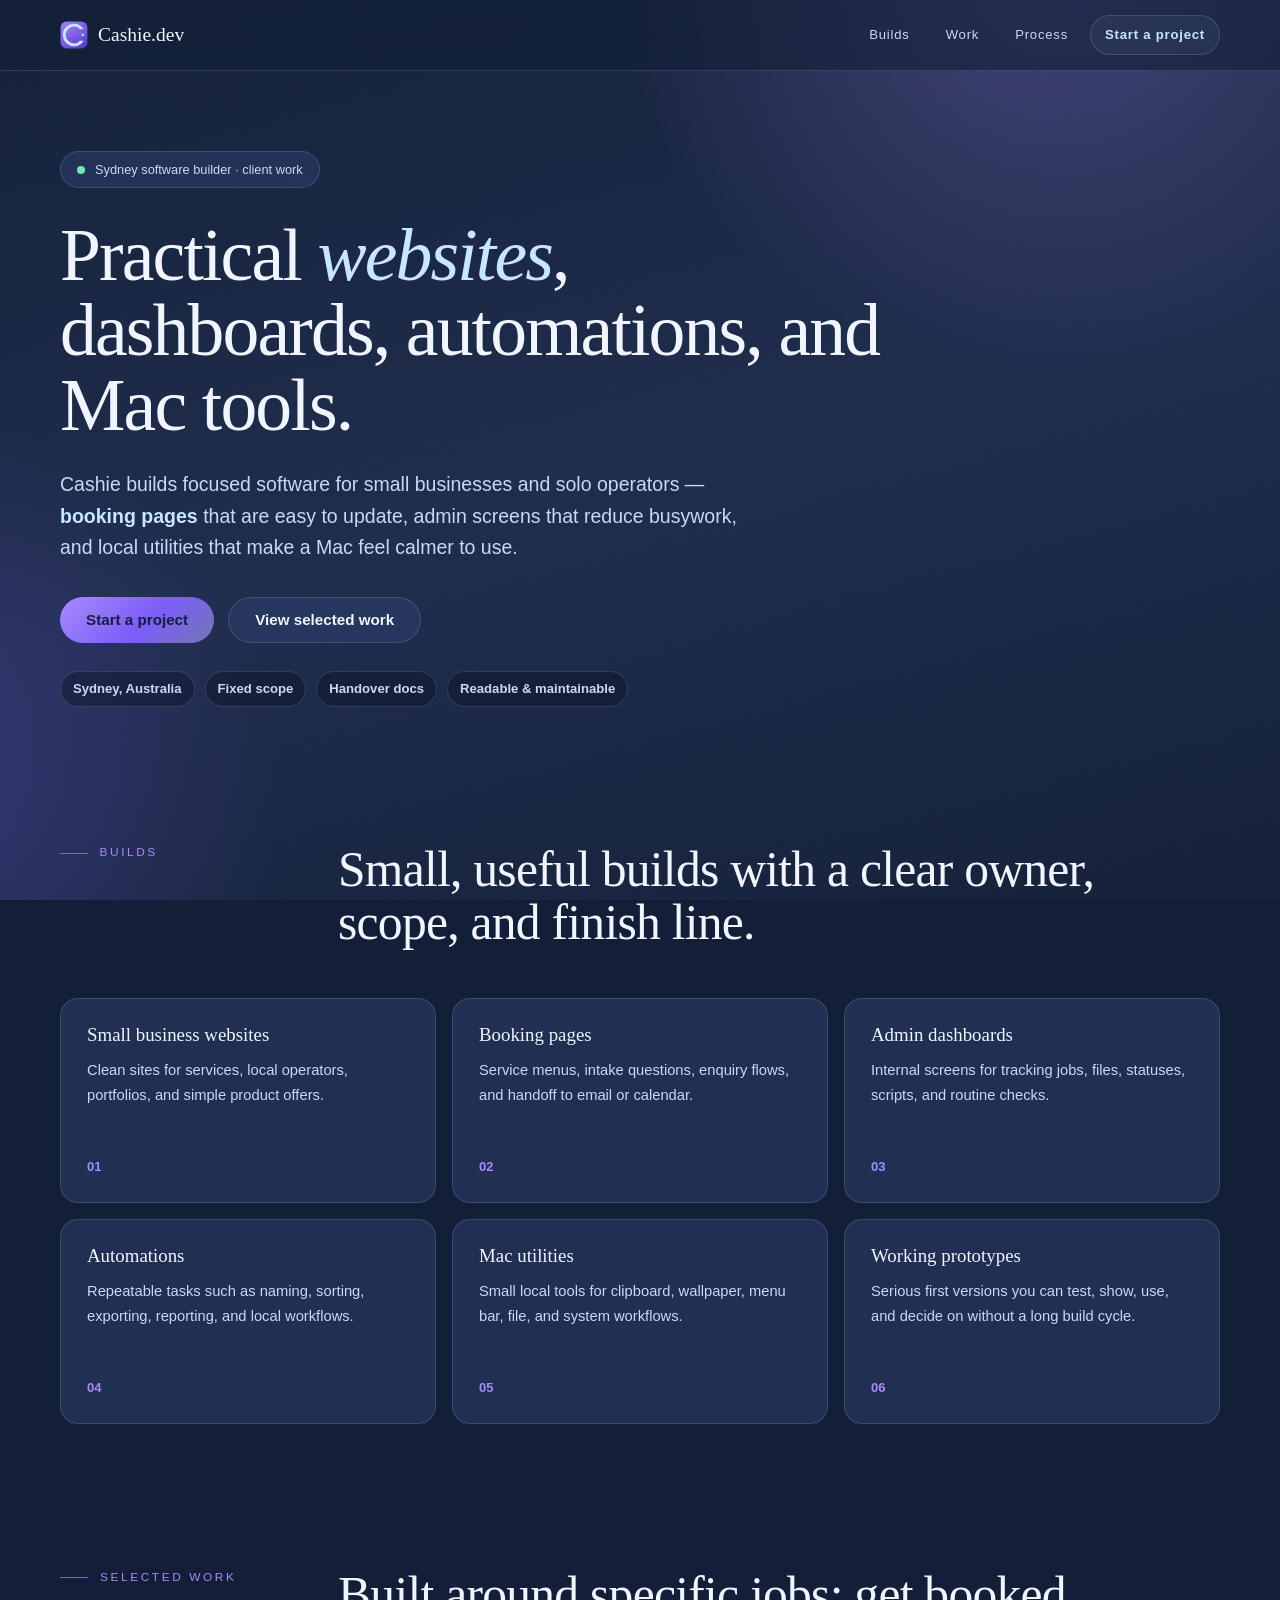
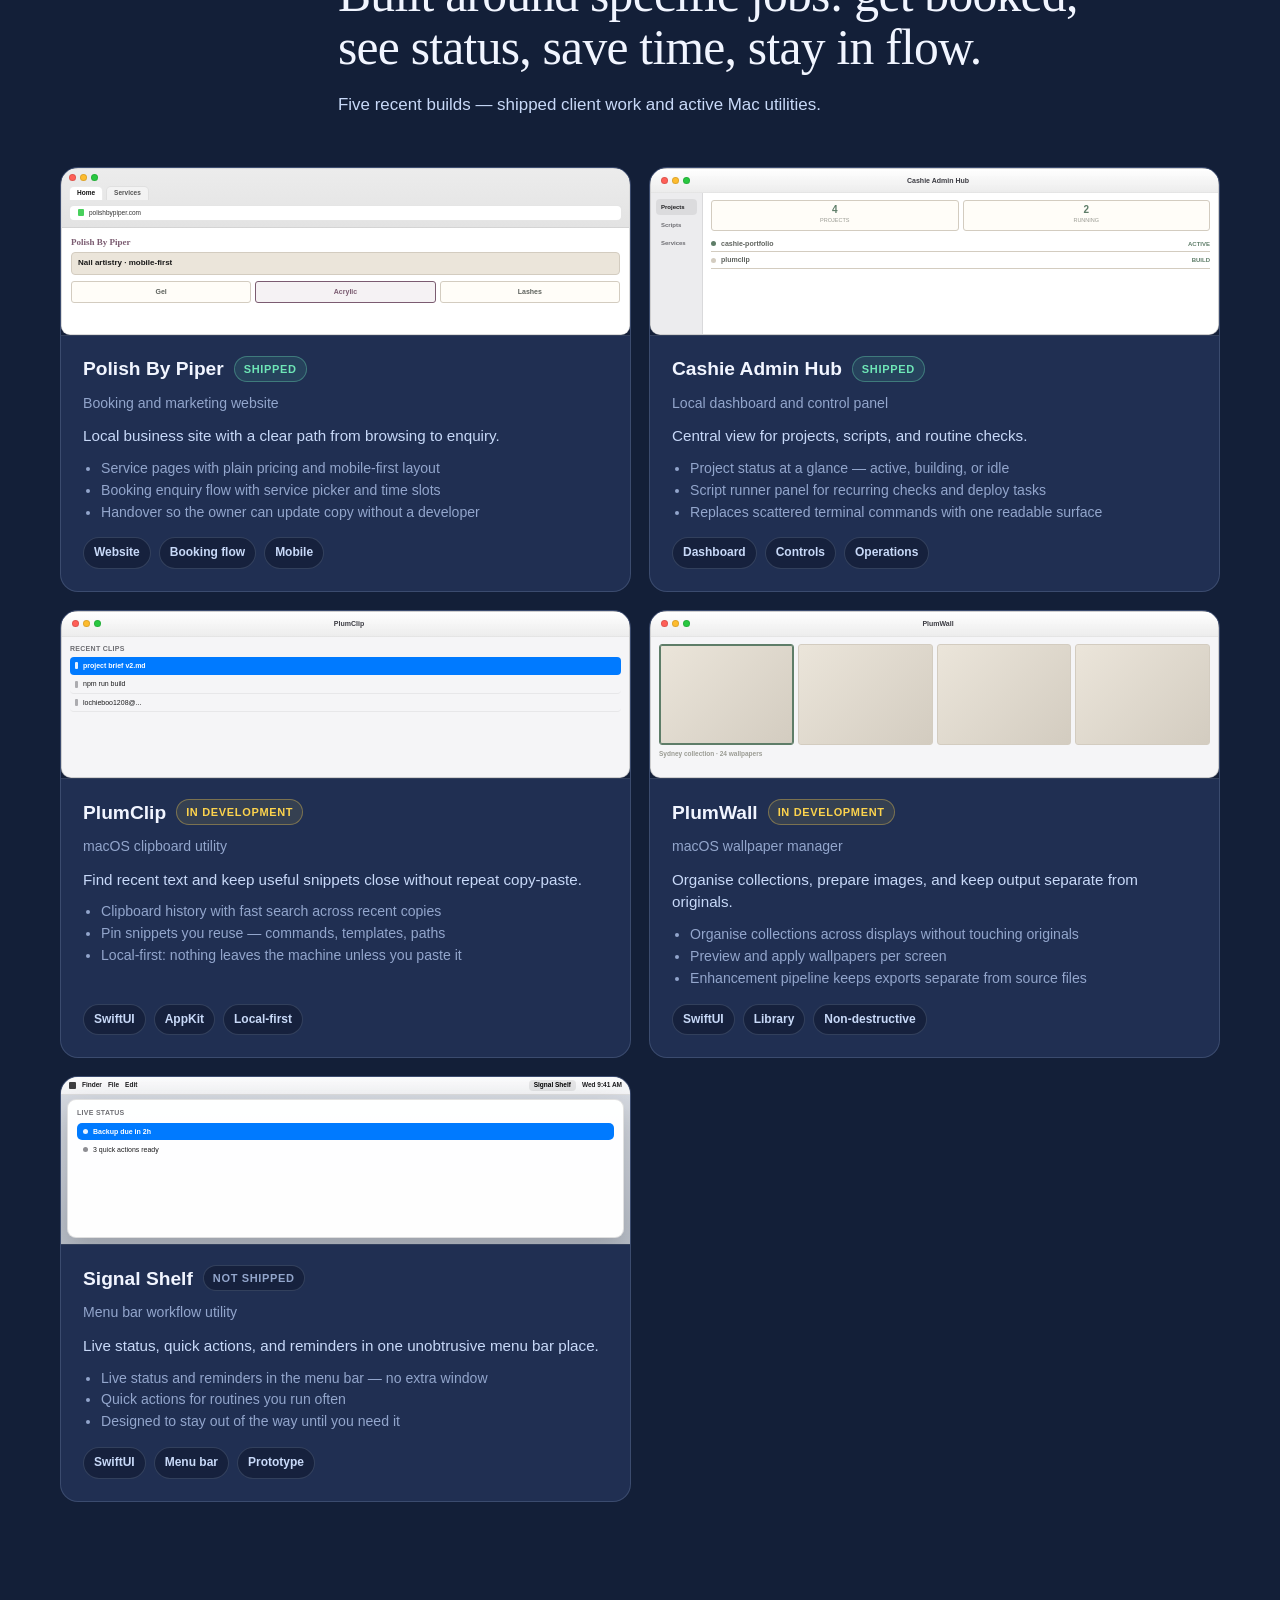
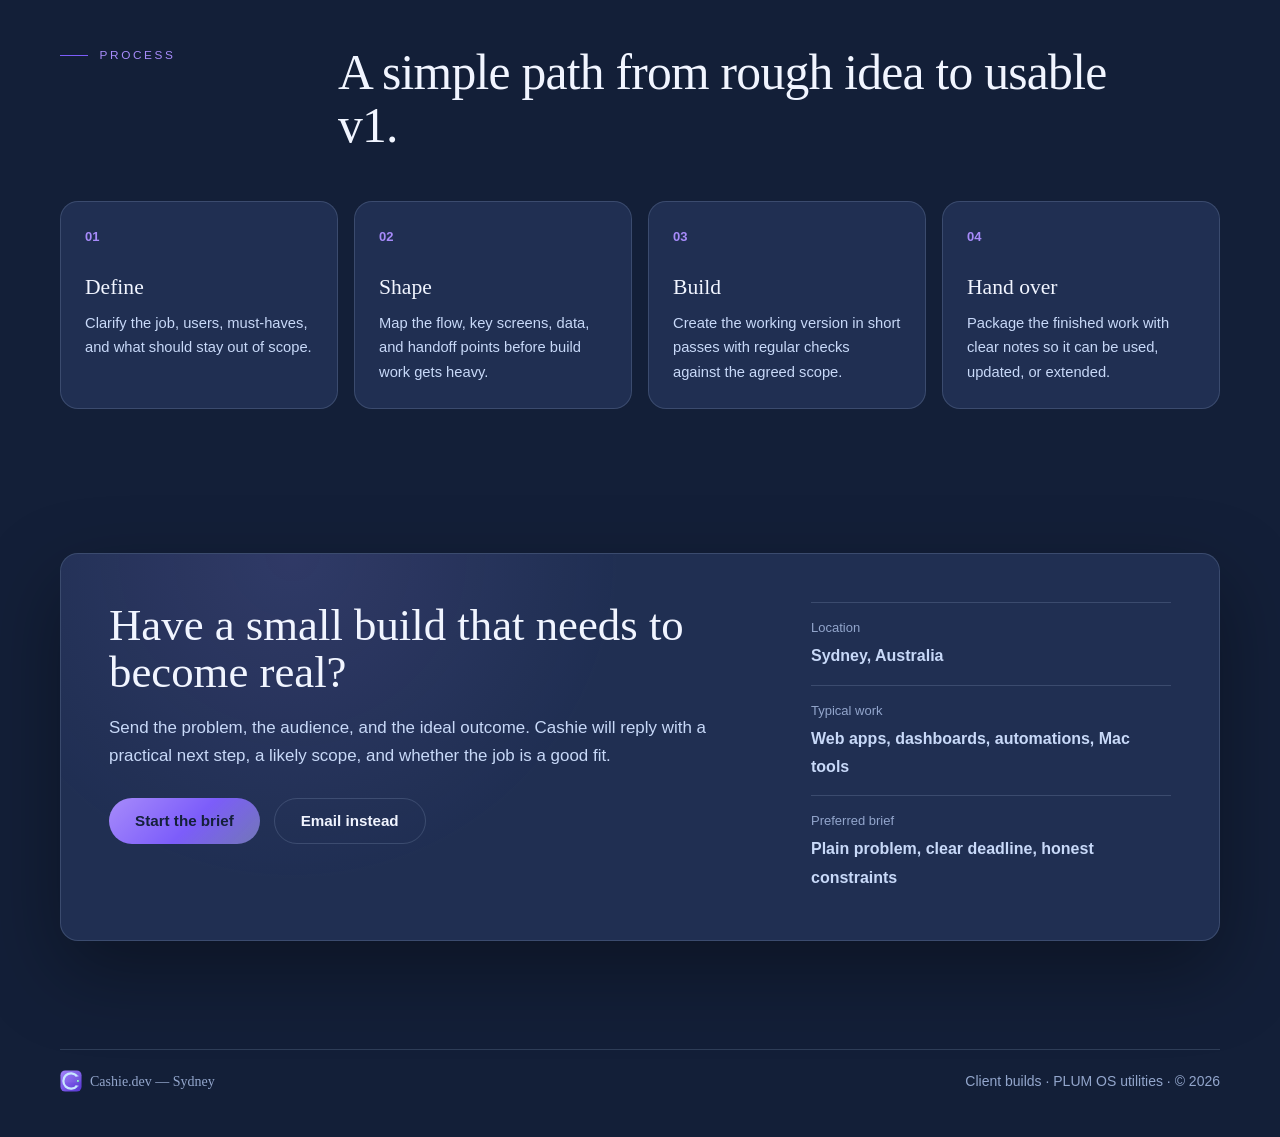
==== commit 5e1251be: "Ship Cashie.dev v1 landing and approved gem logo. Replace the heavy portfolio page with a scannable " ====
--- a/index.html
+++ b/index.html
@@ -1,874 +1,1421 @@
 <!DOCTYPE html>
 <html lang="en">
 <head>
-<meta charset="UTF-8">
-<meta name="viewport" content="width=device-width, initial-scale=1.0">
-<title>Cashie.dev — Independent software builder, Sydney</title>
-<meta name="description" content="Cashie.dev builds native macOS apps, Linux applications, internal dashboards and workflow automation. Based in Sydney.">
-<link rel="canonical" href="https://cashie1597.github.io/cashie-portfolio/">
-<meta name="theme-color" content="#182642">
-<meta property="og:title" content="Cashie.dev — Independent software builder, Sydney">
-<meta property="og:description" content="Cashie.dev builds native macOS apps, Linux applications, internal dashboards and workflow automation.">
-<meta property="og:type" content="website">
-<meta property="og:url" content="https://cashie1597.github.io/cashie-portfolio/">
-<meta property="og:image" content="https://cashie1597.github.io/cashie-portfolio/assets/og.png">
-<meta name="twitter:card" content="summary_large_image">
-<meta name="twitter:title" content="Cashie.dev — Independent software builder, Sydney">
-<meta name="twitter:description" content="Cashie.dev builds native macOS apps, Linux applications, internal dashboards and workflow automation.">
-<meta name="twitter:image" content="https://cashie1597.github.io/cashie-portfolio/assets/og.png">
-<link rel="icon" href="data:image/svg+xml,%3Csvg xmlns='http://www.w3.org/2000/svg' viewBox='0 0 100 100'%3E%3Ccircle cx='50' cy='50' r='45' fill='%23a78bfa'/%3E%3C/svg%3E">
-<style>
-  :root {
-    --bg:          #182642;
-    --bg-soft:     #223053;
-    --panel:       rgba(50, 70, 120, 0.50);
-    --panel-line:  rgba(200, 220, 255, 0.18);
-    --ink:         #f1f5ff;
-    --ink-soft:    #c8d9f8;
-    --ink-mute:    #95a7cc;
-    --plum:        #a78bfa;
-    --plum-deep:   #7c5dfa;
-    --cyan:        #e0ffff;
-    --cream:       #c7e6ff;
-    --radius:      18px;
-    --maxw:        1140px;
-    --serif:       "Iowan Old Style", "Palatino Linotype", Palatino, "Book Antiqua", Georgia, serif;
-    --sans:        ui-sans-serif, -apple-system, BlinkMacSystemFont, "Segoe UI", Helvetica, Arial, sans-serif;
-  }
-
-  * { box-sizing: border-box; }
-
-  html { scroll-behavior: smooth; }
-
-  body {
-    margin: 0;
-    background:
-      radial-gradient(1200px 600px at 78% -8%, rgba(167,139,250,0.28), transparent 60%),
-      radial-gradient(900px 520px at -5% 12%, rgba(124,93,250,0.22), transparent 55%),
-      radial-gradient(1100px 560px at 110% 105%, rgba(224,255,255,0.18), transparent 55%),
-      linear-gradient(165deg, var(--bg) 0%, var(--bg-soft) 55%, var(--bg) 100%);
-    color: var(--ink);
-    font-family: var(--sans);
-    font-size: 17px;
-    line-height: 1.65;
-    -webkit-font-smoothing: antialiased;
-    text-rendering: optimizeLegibility;
-  }
-
-  ::selection { background: linear-gradient(135deg, rgba(167,139,250,0.38), rgba(224,255,255,0.30)); color: #fff; }
-
-  a { color: inherit; text-decoration: none; }
-
-  .wrap { max-width: var(--maxw); margin: 0 auto; padding: 0 28px; }
-
-  /* ---------- Nav ---------- */
-  header.nav {
-    position: sticky; top: 0; z-index: 50;
-    backdrop-filter: blur(14px);
-    -webkit-backdrop-filter: blur(14px);
-    background: rgba(24,38,66,0.72);
-    border-bottom: 1px solid var(--panel-line);
-  }
-  .nav-inner {
-    display: flex; align-items: center; justify-content: space-between;
-    height: 68px;
-  }
-  .brand {
-    font-family: var(--serif);
-    font-size: 1.22rem; letter-spacing: 0.2px;
-    display: inline-flex; align-items: center; gap: 10px;
-  }
-  .brand .dot {
-    width: 7px; height: 7px; border-radius: 50%;
-    background: var(--plum);
-  }
-  .nav-links { display: flex; gap: 30px; align-items: center; }
-  .nav-links a {
-    font-size: 0.82rem; letter-spacing: 0.08em; text-transform: uppercase;
-    color: var(--ink-soft); transition: color .2s ease;
-  }
-  .nav-links a:hover { color: var(--ink); }
-  .nav-cta {
-    border: 1px solid var(--panel-line);
-    padding: 9px 18px; border-radius: 999px;
-    background: rgba(199,230,255,0.05);
-    color: var(--cream) !important;
-  }
-  .nav-cta:hover { border-color: var(--plum); }
-  @media (max-width: 760px) { .nav-links a:not(.nav-cta) { display: none; } }
-
-  /* ---------- Section scaffolding ---------- */
-  section { padding: 116px 0; }
-  .eyebrow {
-    font-size: 0.74rem; letter-spacing: 0.22em; text-transform: uppercase;
-    color: var(--plum); margin: 0 0 18px;
-    display: flex; align-items: center; gap: 12px;
-  }
-  .eyebrow::before {
-    content: ""; width: 28px; height: 1px; background: var(--plum-deep);
-  }
-  h2.section-title {
-    font-family: var(--serif); font-weight: 500;
-    font-size: clamp(1.9rem, 4vw, 2.9rem);
-    line-height: 1.1; margin: 0 0 16px; letter-spacing: -0.01em;
-  }
-  .section-lede {
-    color: var(--ink-soft); max-width: 56ch; margin: 0 0 56px; font-size: 1.05rem;
-  }
-
-  /* ---------- Hero ---------- */
-  .hero { padding: 92px 0 96px; position: relative; }
-  .hero-tag {
-    display: inline-flex; align-items: center; gap: 10px;
-    font-size: 0.8rem; color: var(--ink-soft);
-    border: 1px solid var(--panel-line); border-radius: 999px;
-    padding: 7px 15px; margin-bottom: 34px;
-    background: var(--panel);
-  }
-  .hero-tag .pip { width:7px; height:7px; border-radius:50%; background:var(--cyan); box-shadow:0 0 12px var(--cyan); }
-  .hero h1 {
-    font-family: var(--serif); font-weight: 500;
-    font-size: clamp(2.6rem, 6.6vw, 5rem);
-    line-height: 1.04; letter-spacing: -0.02em;
-    margin: 0 0 28px; max-width: 16ch;
-  }
-  .hero h1 em { font-style: italic; color: var(--cream); }
-  .hero-sub {
-    font-size: clamp(1.05rem, 2vw, 1.32rem);
-    color: var(--ink-soft); max-width: 60ch; margin: 0 0 40px; line-height: 1.6;
-  }
-  .hero-actions { display: flex; flex-wrap: wrap; gap: 16px; align-items: center; }
-  .btn {
-    display: inline-flex; align-items: center; gap: 10px;
-    padding: 14px 26px; border-radius: 999px;
-    font-size: 0.95rem; font-weight: 500;
-    transition: transform .18s ease, background .2s ease, border-color .2s ease;
-  }
-  .btn-primary {
-    background: linear-gradient(135deg, var(--plum) 0%, var(--plum-deep) 60%, rgba(224,255,255,0.35) 100%);
-    color: #182642;
-  }
-  .btn-primary:hover { transform: translateY(-2px); }
-  .btn-ghost {
-    border: 1px solid var(--panel-line); color: var(--ink);
-    background: var(--panel);
-  }
-  .btn-ghost:hover { border-color: var(--plum); }
-  .hero-meta {
-    margin-top: 64px; display: flex; flex-wrap: wrap; gap: 44px;
-    border-top: 1px solid var(--panel-line); padding-top: 34px;
-  }
-  .hero-meta .stat { display: flex; flex-direction: column; gap: 4px; }
-  .hero-meta .num { font-family: var(--serif); font-size: 1.7rem; color: var(--cream); }
-  .hero-meta .lbl { font-size: 0.82rem; color: var(--ink-mute); letter-spacing: 0.04em; }
-
-  /* ---------- Work (premium) ---------- */
-  .work-premium-grid {
-    display: flex; flex-direction: column; gap: 72px;
-    max-width: 880px; margin: 0 auto;
-  }
-  .work-card-premium { position: relative; }
-  .work-card-premium .mac-window {
-    border-radius: 12px;
-    overflow: hidden;
-    background: rgba(11,16,32,0.55);
-    border: 1px solid rgba(200,220,255,0.14);
-    box-shadow: 0 30px 80px rgba(0,0,0,0.40), 0 8px 24px rgba(0,0,0,0.20);
-    transition: transform .30s ease, box-shadow .30s ease, border-color .30s ease;
-  }
-  .work-card-premium:hover .mac-window {
-    transform: translateY(-6px);
-    box-shadow: 0 40px 100px rgba(0,0,0,0.50), 0 12px 32px rgba(0,0,0,0.28);
-    border-color: rgba(167,139,250,0.30);
-  }
-  .mac-titlebar {
-    display: flex; align-items: center; gap: 8px;
-    padding: 11px 16px;
-    background: rgba(11,16,32,0.80);
-    border-bottom: 1px solid rgba(200,220,255,0.10);
-    -webkit-backdrop-filter: blur(8px); backdrop-filter: blur(8px);
-  }
-  .mac-titlebar .tl { width: 12px; height: 12px; border-radius: 50%; flex-shrink: 0; }
-  .mac-titlebar .tl-red    { background: #ff5f57; }
-  .mac-titlebar .tl-yellow { background: #ffbd2e; }
-  .mac-titlebar .tl-green  { background: #28c940; }
-  .mac-titlebar .mac-title {
-    flex: 1; text-align: center; font-size: 0.78rem; color: var(--ink-mute);
-    font-weight: 500; letter-spacing: 0.02em;
-  }
-  .mac-window-body {
-    overflow: hidden; position: relative;
-    transition: transform .30s ease;
-  }
-  .work-card-premium:hover .mac-window-body { transform: scale(1.01); }
-
-  .work-card-info { padding: 24px 6px 0; }
-  .work-card-header {
-    display: flex; align-items: baseline; justify-content: space-between; gap: 16px;
-    margin-bottom: 8px;
-  }
-  .work-card-info h3 {
-    font-family: var(--serif); font-weight: 500;
-    font-size: 1.5rem; margin: 0; letter-spacing: -0.01em;
-  }
-  .work-card-kind {
-    font-size: 0.72rem; letter-spacing: 0.12em; text-transform: uppercase;
-    color: var(--plum); white-space: nowrap; font-weight: 600;
-  }
-  .work-card-info > p {
-    color: var(--ink-soft); font-size: 0.96rem; margin: 0 0 16px; line-height: 1.5;
-  }
-  .tech-badges { display: flex; flex-wrap: wrap; gap: 7px; }
-  .tech-badge {
-    font-size: 0.73rem; color: var(--ink-soft);
-    border: 1px solid var(--panel-line); border-radius: 999px;
-    padding: 4px 11px; background: rgba(199,230,255,0.04);
-    font-weight: 500; letter-spacing: 0.01em;
-  }
-
-  /* === Faux screenshot shared === */
-  .faux { width: 100%; height: 440px; overflow: hidden; position: relative; }
-  @media (max-width: 760px) { .faux { height: 320px; } }
-
-  /* === Runtime Session Dashboard faux === */
-  .faux-runtime {
-    background: #0b0d17;
-    color: #e2e6f0;
-    font-family: -apple-system, BlinkMacSystemFont, "SF Pro Display", sans-serif;
-    font-size: 12px; line-height: 1.4;
-    padding: 18px; display: flex; flex-direction: column; gap: 14px;
-  }
-  .faux-runtime .rt-stats { display: grid; grid-template-columns: repeat(4,1fr); gap: 12px; }
-  .faux-runtime .rt-stat {
-    background: rgba(18,22,40,0.75); border: 1px solid rgba(120,140,255,0.15);
-    border-radius: 10px; padding: 12px;
-  }
-  .faux-runtime .rt-stat .rt-label { font-size: 0.62rem; color: #8890a8; text-transform: uppercase; letter-spacing: 0.08em; margin-bottom: 6px; }
-  .faux-runtime .rt-stat .rt-value { font-size: 1.45rem; font-weight: 700; }
-  .faux-runtime .rt-stat .rt-value.green { color: #4ade80; }
-  .faux-runtime .rt-stat .rt-value.blue { color: #7b8cff; }
-  .faux-runtime .rt-stat .rt-value.cyan { color: #22d3ee; }
-  .faux-runtime .rt-stat .rt-value.amber { color: #facc15; }
-  .faux-runtime .rt-body { display: grid; grid-template-columns: 180px 1fr; gap: 14px; flex: 1; min-height: 0; }
-  .faux-runtime .rt-rail { background: rgba(18,22,40,0.60); border: 1px solid rgba(120,140,255,0.10); border-radius: 10px; padding: 10px; display: flex; flex-direction: column; gap: 6px; }
-  .faux-runtime .rt-rail-label { font-size: 0.6rem; color: #8890a8; text-transform: uppercase; letter-spacing: 0.08em; margin-bottom: 4px; }
-  .faux-runtime .rt-agent { display: flex; align-items: center; gap: 8px; padding: 5px 4px; border-radius: 6px; }
-  .faux-runtime .rt-agent.active { background: rgba(74,222,128,0.06); }
-  .faux-runtime .rt-dot { width: 8px; height: 8px; border-radius: 50%; flex-shrink: 0; }
-  .faux-runtime .rt-dot.green { background: #4ade80; box-shadow: 0 0 8px rgba(74,222,128,0.4); }
-  .faux-runtime .rt-dot.blue { background: #7b8cff; }
-  .faux-runtime .rt-dot.gray { background: #555a6e; }
-  .faux-runtime .rt-agent-name { font-size: 0.7rem; color: #e2e6f0; font-weight: 500; }
-  .faux-runtime .rt-agent-msg { font-size: 0.6rem; color: #8890a8; margin-left: auto; }
-  .faux-runtime .rt-main { background: rgba(18,22,40,0.60); border: 1px solid rgba(120,140,255,0.10); border-radius: 10px; padding: 12px; overflow: hidden; }
-  .faux-runtime .rt-main-label { font-size: 0.6rem; color: #8890a8; text-transform: uppercase; letter-spacing: 0.08em; margin-bottom: 8px; }
-  .faux-runtime .rt-row { display: grid; grid-template-columns: 1fr 70px 60px 50px; gap: 10px; padding: 6px 0; border-bottom: 1px solid rgba(120,140,255,0.06); align-items: center; font-size: 0.7rem; }
-  .faux-runtime .rt-row:last-child { border-bottom: none; }
-  .faux-runtime .rt-row-name { color: #e2e6f0; font-weight: 500; overflow: hidden; text-overflow: ellipsis; white-space: nowrap; }
-  .faux-runtime .rt-badge { font-size: 0.6rem; padding: 2px 8px; border-radius: 4px; text-align: center; font-weight: 600; }
-  .faux-runtime .rt-badge.green { background: rgba(74,222,128,0.15); color: #4ade80; }
-  .faux-runtime .rt-badge.cyan { background: rgba(34,211,238,0.15); color: #22d3ee; }
-  .faux-runtime .rt-badge.gray { background: rgba(136,144,168,0.15); color: #8890a8; }
-  .faux-runtime .rt-row-time, .faux-runtime .rt-row-id { color: #8890a8; font-size: 0.62rem; text-align: right; }
-  @media (max-width: 760px) {
-    .faux-runtime .rt-stats { grid-template-columns: repeat(2,1fr); }
-    .faux-runtime .rt-body { grid-template-columns: 1fr; }
-    .faux-runtime .rt-rail { display: none; }
-  }
-
-  /* === Recto faux === */
-  .faux-recto {
-    background: #16181d; color: #e7e9ee;
-    font-family: -apple-system, BlinkMacSystemFont, "SF Pro Display", sans-serif;
-    font-size: 13px; line-height: 1.6;
-    display: grid; grid-template-columns: 160px 1fr; height: 100%;
-  }
-  .faux-recto .rc-rail {
-    background: #121419; border-right: 1px solid #2a2e37; padding: 16px 12px;
-  }
-  .faux-recto .rc-rail-title { font-size: 0.6rem; color: #9aa0ad; text-transform: uppercase; letter-spacing: 0.1em; margin-bottom: 10px; font-weight: 700; }
-  .faux-recto .rc-outline-item { font-size: 0.7rem; color: #9aa0ad; padding: 3px 0; cursor: default; }
-  .faux-recto .rc-outline-item.active { color: #7c5cff; font-weight: 600; }
-  .faux-recto .rc-outline-item.indent { padding-left: 12px; }
-  .faux-recto .rc-content { padding: 28px 36px; overflow: hidden; }
-  .faux-recto .rc-content h1 {
-    font-family: "Charter","Iowan Old Style",Georgia,serif; font-size: 1.5rem; font-weight: 600;
-    color: #e7e9ee; margin: 0 0 10px; letter-spacing: -0.01em;
-  }
-  .faux-recto .rc-content h2 {
-    font-family: "Charter","Iowan Old Style",Georgia,serif; font-size: 1.05rem; font-weight: 600;
-    color: #e7e9ee; margin: 18px 0 8px;
-  }
-  .faux-recto .rc-content p {
-    font-family: "Charter","Iowan Old Style",Georgia,serif; font-size: 0.78rem;
-    color: #b8bcc4; margin: 0 0 10px; line-height: 1.6;
-  }
-  .faux-recto .rc-code {
-    background: #0f1115; border: 1px solid #2a2e37; border-radius: 8px;
-    padding: 10px 14px; margin: 10px 0; font-family: "SF Mono",monospace; font-size: 0.65rem; line-height: 1.5;
-  }
-  .faux-recto .rc-code .ck { color: #7c5cff; }
-  .faux-recto .rc-code .cf { color: #22d3ee; }
-  .faux-recto .rc-code .cs { color: #3ddc97; }
-  .faux-recto .rc-code .cv { color: #e7e9ee; }
-  .faux-recto .rc-callout {
-    background: rgba(124,92,255,0.08); border: 1px solid rgba(124,92,255,0.20); border-radius: 8px;
-    padding: 8px 14px; margin: 10px 0; font-size: 0.72rem; color: #c4c0d6;
-  }
-  .faux-recto .rc-callout strong { color: #7c5cff; }
-  @media (max-width: 760px) {
-    .faux-recto { grid-template-columns: 1fr; }
-    .faux-recto .rc-rail { display: none; }
-    .faux-recto .rc-content { padding: 16px 18px; }
-  }
-
-  /* === Project Brief Builder faux === */
-  .faux-brief {
-    background: #182642; color: #f1f5ff;
-    font-family: -apple-system, BlinkMacSystemFont, sans-serif; font-size: 13px; line-height: 1.5;
-    display: flex; flex-direction: column; height: 100%;
-  }
-  .faux-brief .fb-progress { height: 3px; background: rgba(11,16,32,0.4); }
-  .faux-brief .fb-progress-fill { height: 100%; width: 25%; background: linear-gradient(90deg, #a78bfa, #7c5dfa, #e0ffff); border-radius: 0 3px 3px 0; }
-  .faux-brief .fb-body { display: grid; grid-template-columns: 1fr 200px; gap: 20px; padding: 24px; flex: 1; overflow: hidden; }
-  .faux-brief .fb-main h2 {
-    font-family: "Iowan Old Style", Palatino, Georgia, serif; font-size: 1.15rem; font-weight: 500;
-    margin: 0 0 6px; letter-spacing: -0.01em;
-  }
-  .faux-brief .fb-main .fb-lede { font-size: 0.7rem; color: #c8d9f8; margin: 0 0 14px; }
-  .faux-brief .fb-options { display: flex; flex-direction: column; gap: 8px; }
-  .faux-brief .fb-option {
-    display: flex; align-items: center; gap: 10px; padding: 10px 12px;
-    border: 1.5px solid rgba(200,220,255,0.18); border-radius: 10px; background: rgba(11,16,32,0.22);
-    font-size: 0.7rem;
-  }
-  .faux-brief .fb-option.selected { border-color: #a78bfa; background: rgba(167,139,250,0.10); box-shadow: 0 0 0 3px rgba(167,139,250,0.10); }
-  .faux-brief .fb-option-icon { width: 28px; height: 28px; border-radius: 7px; background: rgba(167,139,250,0.12); border: 1px solid rgba(167,139,250,0.25); display: flex; align-items: center; justify-content: center; font-size: 0.85rem; flex-shrink: 0; }
-  .faux-brief .fb-option-label { font-weight: 600; color: #f1f5ff; font-size: 0.7rem; }
-  .faux-brief .fb-option-desc { color: #95a7cc; font-size: 0.6rem; }
-  .faux-brief .fb-option-check { margin-left: auto; width: 16px; height: 16px; border-radius: 50%; border: 2px solid rgba(200,220,255,0.18); flex-shrink: 0; }
-  .faux-brief .fb-option.selected .fb-option-check { border-color: #a78bfa; background: #a78bfa; }
-  .faux-brief .fb-snap {
-    background: rgba(50,70,120,0.50); border: 1px solid rgba(200,220,255,0.18); border-radius: 12px;
-    padding: 14px; display: flex; flex-direction: column; gap: 8px;
-  }
-  .faux-brief .fb-snap-title { font-family: "Iowan Old Style", Palatino, serif; font-size: 0.8rem; font-weight: 500; color: #f1f5ff; }
-  .faux-brief .fb-snap-sub { font-size: 0.55rem; color: #95a7cc; margin-bottom: 4px; }
-  .faux-brief .fb-snap-est { font-family: "Iowan Old Style",serif; font-size: 1.1rem; color: #c7e6ff; font-weight: 500; }
-  .faux-brief .fb-snap-row { display: flex; justify-content: space-between; font-size: 0.58rem; padding-top: 6px; border-top: 1px solid rgba(200,220,255,0.12); }
-  .faux-brief .fb-snap-row span:first-child { color: #c8d9f8; }
-  .faux-brief .fb-snap-row span:last-child { color: #c7e6ff; font-family: "Iowan Old Style",serif; }
-  .faux-brief .fb-snap-conf { display: inline-flex; align-items: center; font-size: 0.55rem; font-weight: 600; padding: 2px 8px; border-radius: 999px; background: rgba(110,231,183,0.12); color: #6ee7b7; border: 1px solid rgba(110,231,183,0.25); }
-  @media (max-width: 760px) {
-    .faux-brief .fb-body { grid-template-columns: 1fr; padding: 16px; }
-    .faux-brief .fb-snap { display: none; }
-  }
-
-  /* ---------- Services ---------- */
-  .svc-grid { display: grid; grid-template-columns: repeat(3, 1fr); gap: 18px; }
-  @media (max-width: 880px) { .svc-grid { grid-template-columns: repeat(2,1fr); } }
-  @media (max-width: 560px) { .svc-grid { grid-template-columns: 1fr; } }
-  .svc {
-    background: var(--panel); border: 1px solid var(--panel-line);
-    border-radius: var(--radius); padding: 26px 24px;
-    transition: border-color .2s ease, background .2s ease;
-  }
-  .svc:hover { border-color: rgba(167,139,250,0.40); background: rgba(50,70,120,0.62); }
-  .svc .no { font-family: var(--serif); font-size: 0.95rem; color: var(--plum); margin-bottom: 14px; }
-  .svc h3 { font-size: 1.12rem; margin: 0 0 9px; font-weight: 600; letter-spacing: -0.01em; }
-  .svc p { color: var(--ink-soft); margin: 0; font-size: 0.92rem; line-height: 1.55; }
-
-  /* ---------- Process ---------- */
-  .process-band { background: var(--bg-soft); border-top: 1px solid var(--panel-line); border-bottom: 1px solid var(--panel-line); }
-  .steps { display: grid; grid-template-columns: repeat(4, 1fr); gap: 24px; }
-  @media (max-width: 880px) { .steps { grid-template-columns: repeat(2,1fr); } }
-  @media (max-width: 480px) { .steps { grid-template-columns: 1fr; } }
-  .step { position: relative; padding-top: 30px; }
-  .step::before {
-    content: ""; position: absolute; top: 0; left: 0; width: 38px; height: 2px;
-    background: linear-gradient(90deg, var(--plum), transparent);
-  }
-  .step .step-n { font-family: var(--serif); font-size: 0.85rem; color: var(--plum); letter-spacing: 0.1em; margin-bottom: 14px; }
-  .step h3 { font-family: var(--serif); font-weight: 500; font-size: 1.35rem; margin: 0 0 10px; }
-  .step p { color: var(--ink-soft); margin: 0; font-size: 0.94rem; line-height: 1.55; }
-
-  /* ---------- FAQ ---------- */
-  .faq-grid { display: grid; gap: 16px; }
-  .faq {
-    background: var(--panel); border: 1px solid var(--panel-line);
-    border-radius: var(--radius); padding: 22px 24px;
-  }
-  .faq h3 {
-    font-family: var(--serif); font-weight: 500;
-    font-size: 1.08rem; margin: 0 0 8px; letter-spacing: -0.01em;
-  }
-  .faq p { color: var(--ink-soft); margin: 0; font-size: 0.95rem; line-height: 1.55; }
-
-  /* ---------- Trust ---------- */
-  .trust-card {
-    background: var(--panel); border: 1px solid var(--panel-line);
-    border-radius: var(--radius); padding: 32px 34px;
-  }
-  .trust-card ul {
-    margin: 0; padding: 0;
-    list-style: none;
-    display: grid; grid-template-columns: repeat(2, 1fr); gap: 14px 28px;
-  }
-  @media (max-width: 560px) { .trust-card ul { grid-template-columns: 1fr; } }
-  .trust-card li {
-    color: var(--ink-soft); font-size: 0.95rem; line-height: 1.5;
-    padding-left: 22px; position: relative;
-  }
-  .trust-card li::before {
-    content: "✓"; position: absolute; left: 0; top: 1px;
-    color: var(--plum); font-size: 0.85rem; font-weight: 600;
-  }
-
-  /* ---------- Contact ---------- */
-  .contact-card {
-    background: var(--panel); border: 1px solid var(--panel-line);
-    border-radius: 26px; padding: 64px 56px;
-    backdrop-filter: blur(10px); -webkit-backdrop-filter: blur(10px);
-    position: relative; overflow: hidden;
-  }
-  .contact-card .glow {
-    position: absolute; inset: auto -10% -50% 40%; height: 300px;
-    background: radial-gradient(circle at 40% 40%, rgba(167,139,250,0.24), transparent 60%),
-                radial-gradient(circle at 80% 90%, rgba(224,255,255,0.16), transparent 55%);
-  }
-  .contact-card h2 {
-    font-family: var(--serif); font-weight: 500;
-    font-size: clamp(2rem, 5vw, 3.2rem); line-height: 1.08;
-    margin: 0 0 20px; letter-spacing: -0.015em; max-width: 18ch;
-  }
-  .contact-card p { color: var(--ink-soft); max-width: 52ch; margin: 0 0 36px; font-size: 1.06rem; }
-  .contact-card .pricing-anchor { color: var(--cream); font-size: 0.98rem; margin: -18px 0 28px; }
-  .contact-row { display: flex; flex-wrap: wrap; gap: 16px; align-items: center; }
-  .contact-meta {
-    margin-top: 44px; padding-top: 30px; border-top: 1px solid var(--panel-line);
-    display: flex; flex-wrap: wrap; gap: 40px;
-  }
-  .contact-meta div span { display: block; }
-  .contact-meta .k { font-size: 0.74rem; letter-spacing: 0.16em; text-transform: uppercase; color: var(--ink-mute); margin-bottom: 5px; }
-  .contact-meta .v { color: var(--ink); }
-  @media (max-width: 560px) { .contact-card { padding: 44px 26px; } }
-
-  /* ---------- Footer ---------- */
-  footer {
-    padding: 44px 0; border-top: 1px solid var(--panel-line);
-    display: flex; flex-wrap: wrap; gap: 14px; justify-content: space-between; align-items: center;
-    color: var(--ink-mute); font-size: 0.84rem;
-  }
-  footer .brand { font-size: 1rem; color: var(--ink-soft); }
-  footer .dot { width: 8px; height: 8px; border-radius: 50%; background: linear-gradient(135deg, var(--plum), var(--cyan)); display: inline-block; }
-
-  /* ---------- Ecosystem card ---------- */
-  .ecosystem-card {
-    background: var(--panel); border: 1px solid var(--panel-line);
-    border-radius: 26px; padding: 48px; overflow: hidden; position: relative;
-    backdrop-filter: blur(10px); -webkit-backdrop-filter: blur(10px);
-    transition: border-color .30s ease, transform .30s ease;
-  }
-  .ecosystem-card:hover { border-color: rgba(167,139,250,0.35); }
-  .ecosystem-card .ecosystem-glow {
-    position: absolute; inset: -30% 50% auto -10%; height: 280px;
-    background: radial-gradient(circle at 30% 30%, rgba(167,139,250,0.20), transparent 60%),
-                radial-gradient(circle at 70% 80%, rgba(224,255,255,0.12), transparent 55%);
-    pointer-events: none;
-  }
-  .ecosystem-card-inner {
-    display: grid; grid-template-columns: 1fr 1fr; gap: 40px; align-items: center;
-    position: relative;
-  }
-  @media (max-width: 760px) {
-    .ecosystem-card { padding: 32px 28px; }
-    .ecosystem-card-inner { grid-template-columns: 1fr; gap: 28px; }
-  }
-  .ecosystem-brand {
-    font-family: var(--serif); font-size: 2.2rem; font-weight: 500;
-    letter-spacing: -0.01em; margin: 0 0 14px; color: var(--cream);
-  }
-  .ecosystem-card-inner p { color: var(--ink-soft); font-size: 1rem; margin: 0 0 24px; line-height: 1.6; }
-  .ecosystem-preview-grid {
-    display: grid; grid-template-columns: repeat(3, 1fr); gap: 14px;
-  }
-  .ecosystem-app-pip {
-    background: rgba(11,16,32,0.40); border: 1px solid var(--panel-line);
-    border-radius: 14px; padding: 16px 10px; text-align: center;
-    display: flex; flex-direction: column; align-items: center; gap: 8px;
-    transition: border-color .20s ease;
-  }
-  .ecosystem-app-pip:hover { border-color: rgba(167,139,250,0.30); }
-  .ecosystem-app-pip .pip-icon {
-    width: 36px; height: 36px; border-radius: 10px;
-    background: rgba(167,139,250,0.12); border: 1px solid rgba(167,139,250,0.22);
-    display: flex; align-items: center; justify-content: center; font-size: 1.1rem;
-  }
-  .ecosystem-app-pip .pip-name { font-size: 0.74rem; color: var(--ink-soft); font-weight: 500; }
-
-  /* ---------- See all link ---------- */
-  .see-all-link {
-    display: inline-flex; align-items: center; gap: 8px;
-    font-size: 0.92rem; color: var(--plum); letter-spacing: 0.02em;
-    margin: 48px auto 0; justify-content: center; width: 100%;
-    transition: gap .20s ease, color .20s ease;
-  }
-  .see-all-link:hover { gap: 12px; color: var(--cream); }
-
-  /* ---------- Reveal ---------- */
-  .reveal { opacity: 0; transform: translateY(18px); transition: opacity .7s ease, transform .7s ease; }
-  .reveal.in { opacity: 1; transform: none; }
-  @media (prefers-reduced-motion: reduce) {
-    .reveal { opacity: 1; transform: none; transition: none; }
-    html { scroll-behavior: auto; }
-  }
-</style>
-<link rel="stylesheet" href="assets/motion.css?v=3">
+  <meta charset="UTF-8">
+  <meta name="viewport" content="width=device-width, initial-scale=1.0">
+  <title>Cashie.dev — Software builder in Sydney</title>
+  <meta name="description" content="Cashie builds small business websites, booking pages, admin dashboards, automations, and Mac utilities in Sydney.">
+  <meta name="theme-color" content="#131f38">
+  <link rel="icon" href="assets/logo-mark.svg" type="image/svg+xml">
+  <style>
+    :root {
+      --bg: #131f38;
+      --bg-soft: #1d2b4c;
+      --panel: rgba(50, 70, 120, 0.42);
+      --panel-2: rgba(11, 16, 32, 0.4);
+      --panel-line: rgba(200, 220, 255, 0.16);
+      --ink: #f1f5ff;
+      --ink-soft: #c8d9f8;
+      --ink-mute: #93a6cc;
+      --muted: #93a6cc;
+      --soft: #7a8eb8;
+      --line: rgba(200, 220, 255, 0.16);
+      --charcoal: rgba(8, 12, 24, 0.85);
+      --green: #6ee7b7;
+      --plum: #a78bfa;
+      --plum-deep: #7c5dfa;
+      --cyan: #e0ffff;
+      --cream: #c7e6ff;
+      --amber: #fcd34d;
+      --paper: #f7f4ee;
+      --paper-2: #ebe5da;
+      --radius: 18px;
+      --max: 1160px;
+      --sans: ui-sans-serif, -apple-system, BlinkMacSystemFont, "Segoe UI", Helvetica, Arial, sans-serif;
+      --serif: "Iowan Old Style", "Palatino Linotype", Palatino, "Book Antiqua", Georgia, serif;
+      --mono: "SF Mono", ui-monospace, "JetBrains Mono", Menlo, Consolas, monospace;
+      --ease: cubic-bezier(0.22, 1, 0.36, 1);
+    }
+
+    * { box-sizing: border-box; margin: 0; padding: 0; }
+
+    html { scroll-behavior: smooth; }
+
+    body {
+      background: var(--bg);
+      color: var(--ink);
+      font-family: var(--sans);
+      font-size: 17px;
+      line-height: 1.65;
+      -webkit-font-smoothing: antialiased;
+      text-rendering: optimizeLegibility;
+      overflow-x: hidden;
+      min-height: 100vh;
+    }
+
+    a { color: inherit; text-decoration: none; }
+
+    p, h1, h2, h3 { margin-top: 0; }
+
+    ::selection { background: rgba(167, 139, 250, 0.4); color: #fff; }
+
+    :focus-visible { outline: 2px solid var(--plum); outline-offset: 3px; border-radius: 4px; }
+
+    .aurora {
+      position: fixed;
+      inset: 0;
+      z-index: -2;
+      pointer-events: none;
+      background:
+        radial-gradient(720px circle at 82% -8%, rgba(167, 139, 250, 0.32), transparent 62%),
+        radial-gradient(640px circle at -8% 88%, rgba(124, 93, 250, 0.26), transparent 60%),
+        linear-gradient(165deg, var(--bg) 0%, var(--bg-soft) 52%, var(--bg) 100%);
+    }
+
+    .grain {
+      position: fixed;
+      inset: 0;
+      z-index: -1;
+      pointer-events: none;
+      opacity: 0.04;
+      background-image: url("data:image/svg+xml,%3Csvg xmlns='http://www.w3.org/2000/svg' width='120' height='120'%3E%3Cfilter id='n'%3E%3CfeTurbulence type='fractalNoise' baseFrequency='0.85' numOctaves='2'/%3E%3C/filter%3E%3Crect width='100%25' height='100%25' filter='url(%23n)'/%3E%3C/svg%3E");
+    }
+
+    .wrap {
+      width: min(100% - 40px, var(--max));
+      margin: 0 auto;
+    }
+
+    .topbar {
+      position: sticky;
+      top: 0;
+      z-index: 100;
+      backdrop-filter: blur(16px);
+      -webkit-backdrop-filter: blur(16px);
+      background: rgba(19, 31, 56, 0.62);
+      border-bottom: 1px solid var(--panel-line);
+    }
+
+    .nav {
+      min-height: 70px;
+      display: flex;
+      align-items: center;
+      justify-content: space-between;
+      gap: 20px;
+    }
+
+    .brand {
+      display: inline-flex;
+      align-items: center;
+      gap: 10px;
+      font-family: var(--serif);
+      font-size: 1.22rem;
+      font-weight: 500;
+    }
+
+    .brand-mark {
+      width: 28px;
+      height: 28px;
+      flex-shrink: 0;
+      display: block;
+      animation: logo-glow 3.6s ease-in-out infinite;
+    }
+
+    .brand-mark.sm {
+      width: 22px;
+      height: 22px;
+    }
+
+    .links {
+      display: flex;
+      align-items: center;
+      gap: 8px;
+      font-size: 0.82rem;
+      letter-spacing: 0.06em;
+    }
+
+    .links a {
+      color: var(--ink-soft);
+      padding: 8px 14px;
+      border-radius: 999px;
+    }
+
+    .links a:not(.nav-cta):hover {
+      color: var(--ink);
+      background: rgba(199, 230, 255, 0.06);
+    }
+
+    .links .nav-cta {
+      border: 1px solid var(--panel-line);
+      color: var(--cream) !important;
+      background: rgba(199, 230, 255, 0.05);
+      font-weight: 600;
+    }
+
+    .links .nav-cta:hover {
+      border-color: var(--plum);
+      box-shadow: 0 0 0 3px rgba(167, 139, 250, 0.12);
+    }
+
+    .button {
+      display: inline-flex;
+      align-items: center;
+      justify-content: center;
+      gap: 9px;
+      min-height: 46px;
+      padding: 0 26px;
+      border-radius: 999px;
+      border: none;
+      background: linear-gradient(135deg, var(--plum) 0%, var(--plum-deep) 55%, rgba(224, 255, 255, 0.4) 120%);
+      color: #14203a;
+      font-weight: 600;
+      font-size: 0.95rem;
+      cursor: pointer;
+      transition: border-color 0.2s var(--ease), box-shadow 0.2s var(--ease);
+    }
+
+    .button:not(.secondary) {
+      position: relative;
+      overflow: hidden;
+      isolation: isolate;
+    }
+
+    .button:not(.secondary)::after {
+      content: "";
+      position: absolute;
+      inset: 0;
+      border-radius: inherit;
+      background: linear-gradient(105deg, transparent 38%, rgba(255, 255, 255, 0.28) 50%, transparent 62%);
+      transform: translateX(-130%);
+      transition: transform 0.55s var(--ease);
+      pointer-events: none;
+    }
+
+    .button:not(.secondary):hover::after {
+      transform: translateX(130%);
+    }
+
+    .button:hover {
+      box-shadow: 0 8px 24px rgba(124, 93, 250, 0.32);
+    }
+
+    .button.secondary {
+      border: 1px solid var(--panel-line);
+      color: var(--ink);
+      background: var(--panel);
+    }
+
+    .button.secondary:hover {
+      border-color: var(--plum);
+      box-shadow: none;
+    }
+
+    .hero {
+      padding: 80px 0 64px;
+    }
+
+    .badge {
+      display: inline-flex;
+      align-items: center;
+      gap: 10px;
+      font-size: 0.8rem;
+      color: var(--ink-soft);
+      border: 1px solid var(--panel-line);
+      border-radius: 999px;
+      padding: 7px 16px;
+      margin-bottom: 30px;
+      background: var(--panel);
+    }
+
+    .badge .pip {
+      width: 8px;
+      height: 8px;
+      border-radius: 50%;
+      background: var(--green);
+      flex-shrink: 0;
+      animation: status-dot 2.8s ease-in-out infinite;
+    }
+
+    h1 {
+      max-width: 850px;
+      margin: 0 0 26px;
+      font-family: var(--serif);
+      font-size: clamp(2.7rem, 7vw, 4.6rem);
+      line-height: 1.02;
+      font-weight: 500;
+      letter-spacing: -0.025em;
+    }
+
+    h1 em {
+      font-style: italic;
+      color: var(--cream);
+    }
+
+    .lede {
+      max-width: 690px;
+      color: var(--ink-soft);
+      font-size: clamp(1.05rem, 2vw, 1.22rem);
+      line-height: 1.6;
+      margin-bottom: 34px;
+    }
+
+    .lede strong { color: var(--cream); font-weight: 600; }
+
+    .actions {
+      display: flex;
+      flex-wrap: wrap;
+      gap: 14px;
+      align-items: center;
+      margin-bottom: 28px;
+    }
+
+    .hero-chips {
+      display: flex;
+      flex-wrap: wrap;
+      gap: 10px;
+    }
+
+    .hero-chip {
+      border: 1px solid var(--panel-line);
+      background: var(--panel-2);
+      color: var(--ink-soft);
+      padding: 6px 12px;
+      font-size: 0.82rem;
+      font-weight: 600;
+      border-radius: 999px;
+    }
+
+    section {
+      padding: 72px 0;
+      position: relative;
+    }
+
+    .section-head {
+      display: grid;
+      grid-template-columns: 240px 1fr;
+      gap: 38px;
+      align-items: start;
+      margin-bottom: 48px;
+    }
+
+    .section-label {
+      margin: 0;
+      font-size: 0.74rem;
+      letter-spacing: 0.22em;
+      text-transform: uppercase;
+      color: var(--plum);
+      display: flex;
+      align-items: center;
+      gap: 12px;
+    }
+
+    .section-label::before {
+      content: "";
+      width: 28px;
+      height: 1px;
+      background: var(--plum-deep);
+      flex-shrink: 0;
+    }
+
+    .section-head h2 {
+      margin: 0;
+      max-width: 790px;
+      font-family: var(--serif);
+      font-size: clamp(2rem, 4.4vw, 3.1rem);
+      line-height: 1.08;
+      font-weight: 500;
+      letter-spacing: -0.015em;
+    }
+
+    .section-head .section-note {
+      margin: 16px 0 0;
+      max-width: 58ch;
+      color: var(--ink-soft);
+      font-size: 1.06rem;
+    }
+
+    .services-grid {
+      display: grid;
+      grid-template-columns: repeat(3, 1fr);
+      gap: 16px;
+    }
+
+    .service {
+      min-height: 205px;
+      display: flex;
+      flex-direction: column;
+      justify-content: space-between;
+      padding: 24px 26px;
+      background: var(--panel);
+      border: 1px solid var(--panel-line);
+      border-radius: var(--radius);
+      transition: border-color 0.2s var(--ease);
+    }
+
+    .service:hover {
+      border-color: rgba(167, 139, 250, 0.4);
+    }
+
+    .service strong {
+      display: block;
+      margin-bottom: 12px;
+      font-family: var(--serif);
+      font-size: 1.18rem;
+      font-weight: 500;
+      line-height: 1.25;
+    }
+
+    .service p {
+      margin: 0;
+      color: var(--ink-soft);
+      font-size: 0.92rem;
+    }
+
+    .service span {
+      color: var(--plum);
+      font-weight: 700;
+      font-size: 13px;
+    }
+
+    .work-grid {
+      display: grid;
+      grid-template-columns: repeat(2, 1fr);
+      gap: 18px;
+    }
+
+    .work-card {
+      display: flex;
+      flex-direction: column;
+      background: var(--panel);
+      border: 1px solid var(--panel-line);
+      border-radius: var(--radius);
+      overflow: hidden;
+      transition: border-color 0.2s var(--ease);
+    }
+
+    .work-card:hover {
+      border-color: rgba(167, 139, 250, 0.35);
+    }
+
+    .work-preview {
+      height: 168px;
+      border-bottom: 1px solid var(--panel-line);
+      background: rgba(8, 12, 24, 0.35);
+      overflow: hidden;
+    }
+
+    .work-card-body {
+      padding: 20px 22px 22px;
+      display: flex;
+      flex-direction: column;
+      gap: 10px;
+      flex: 1;
+    }
+
+    .work-head {
+      display: flex;
+      align-items: center;
+      flex-wrap: wrap;
+      gap: 10px;
+    }
+
+    .work-title {
+      margin: 0;
+      font-size: 1.2rem;
+      line-height: 1.2;
+    }
+
+    .work-status {
+      font-size: 11px;
+      font-weight: 800;
+      letter-spacing: 0.06em;
+      text-transform: uppercase;
+      padding: 3px 9px;
+      border-radius: 999px;
+      border: 1px solid;
+      white-space: nowrap;
+    }
+
+    .work-status.shipped {
+      color: var(--green);
+      border-color: rgba(110, 231, 183, 0.35);
+      background: rgba(110, 231, 183, 0.1);
+    }
+
+    .work-status.dev {
+      color: var(--amber);
+      border-color: rgba(252, 211, 77, 0.35);
+      background: rgba(252, 211, 77, 0.1);
+    }
+
+    .work-status.not-shipped {
+      color: var(--ink-mute);
+      border-color: var(--panel-line);
+      background: var(--panel-2);
+    }
+
+    .work-type {
+      color: var(--ink-mute);
+      font-size: 0.88rem;
+    }
+
+    .work-outcome {
+      margin: 0;
+      color: var(--ink-soft);
+      font-size: 0.95rem;
+      line-height: 1.5;
+    }
+
+    .work-points {
+      margin: 0;
+      padding-left: 18px;
+      color: var(--ink-mute);
+      font-size: 0.88rem;
+      line-height: 1.55;
+    }
+
+    .chips {
+      display: flex;
+      flex-wrap: wrap;
+      gap: 8px;
+      margin-top: auto;
+      padding-top: 4px;
+    }
+
+    .chip {
+      border: 1px solid var(--panel-line);
+      background: var(--panel-2);
+      color: var(--ink-soft);
+      padding: 5px 10px;
+      font-size: 12px;
+      font-weight: 600;
+      border-radius: 999px;
+      white-space: nowrap;
+    }
+
+    /* Mockup interiors keep light-theme tokens */
+    .work-preview .shot {
+      --ink: #171717;
+      --paper: #fffdf8;
+      --paper-2: #ebe5da;
+      --muted: #5e625d;
+      --soft: #9a9b93;
+      --line: #d3ccc0;
+      --plum: #7b5c71;
+      --green: #5e7d68;
+      height: 100%;
+      width: 100%;
+      display: flex;
+      flex-direction: column;
+      font-size: 8px;
+      line-height: 1.35;
+      overflow: hidden;
+      font-family: -apple-system, BlinkMacSystemFont, "SF Pro Text", "Helvetica Neue", sans-serif;
+    }
+
+    .os-traffic {
+      display: flex;
+      align-items: center;
+      gap: 4px;
+      flex-shrink: 0;
+    }
+
+    .work-preview .tl {
+      width: 7px;
+      height: 7px;
+      border-radius: 50%;
+      flex-shrink: 0;
+      border: 0.5px solid rgba(0, 0, 0, 0.12);
+    }
+
+    .work-preview .tl-red { background: #ff5f57; }
+    .work-preview .tl-yellow { background: #febc2e; }
+    .work-preview .tl-green { background: #28c840; }
+
+    .os-frame.os-safari {
+      background: #fff;
+      border-radius: 9px;
+      border: 1px solid rgba(0, 0, 0, 0.14);
+      box-shadow: 0 4px 18px rgba(0, 0, 0, 0.14);
+    }
+
+    .os-safari-toolbar {
+      background: linear-gradient(180deg, #ececec 0%, #e3e3e3 100%);
+      border-bottom: 1px solid rgba(0, 0, 0, 0.1);
+      padding: 5px 7px 6px;
+      flex-shrink: 0;
+    }
+
+    .os-safari-toolbar .os-traffic { margin-bottom: 5px; }
+
+    .os-safari-tabs {
+      display: flex;
+      gap: 3px;
+      margin-bottom: 5px;
+    }
+
+    .os-safari-tabs span {
+      padding: 2px 7px;
+      border-radius: 5px 5px 0 0;
+      background: rgba(255, 255, 255, 0.45);
+      color: #555;
+      font-size: 6.5px;
+      font-weight: 600;
+      border: 1px solid rgba(0, 0, 0, 0.08);
+      border-bottom: none;
+    }
+
+    .os-safari-tabs span.on { background: #fff; color: #111; }
+
+    .os-safari-urlbar {
+      display: flex;
+      align-items: center;
+      gap: 5px;
+      background: #fff;
+      border: 1px solid rgba(0, 0, 0, 0.1);
+      border-radius: 5px;
+      padding: 3px 8px;
+    }
+
+    .os-url-icon {
+      width: 6px;
+      height: 7px;
+      border-radius: 1px;
+      background: #28c840;
+      opacity: 0.85;
+      flex-shrink: 0;
+    }
+
+    .os-url-text {
+      flex: 1;
+      font-size: 6.5px;
+      font-weight: 500;
+      color: #333;
+      white-space: nowrap;
+      overflow: hidden;
+      text-overflow: ellipsis;
+    }
+
+    .os-safari .os-content.os-web {
+      flex: 1;
+      background: #fff;
+      padding: 8px 9px;
+      min-height: 0;
+      overflow: hidden;
+    }
+
+    .os-frame.os-mac {
+      background: #f5f5f7;
+      border-radius: 10px;
+      border: 1px solid rgba(0, 0, 0, 0.16);
+      box-shadow: 0 6px 22px rgba(0, 0, 0, 0.16);
+    }
+
+    .os-mac-toolbar {
+      display: flex;
+      align-items: center;
+      gap: 6px;
+      padding: 7px 10px;
+      background: linear-gradient(180deg, rgba(255, 255, 255, 0.96) 0%, rgba(236, 236, 236, 0.98) 100%);
+      border-bottom: 1px solid rgba(0, 0, 0, 0.1);
+      border-radius: 10px 10px 0 0;
+      flex-shrink: 0;
+    }
+
+    .os-mac-title {
+      flex: 1;
+      text-align: center;
+      font-size: 7px;
+      font-weight: 600;
+      color: #3c3c43;
+      margin-right: 28px;
+    }
+
+    .os-mac .os-content.os-mac-ui {
+      flex: 1;
+      background: #f5f5f7;
+      padding: 7px 8px;
+      min-height: 0;
+      overflow: hidden;
+    }
+
+    .os-mac.os-mac-sidebar .os-content.os-mac-ui {
+      padding: 0;
+      display: grid;
+      grid-template-columns: 52px 1fr;
+      background: #fff;
+    }
+
+    .os-mac-sidebar-pane {
+      background: #ececee;
+      border-right: 1px solid rgba(0, 0, 0, 0.08);
+      padding: 6px 5px;
+    }
+
+    .os-mac-sidebar-pane span {
+      display: block;
+      font-size: 6px;
+      font-weight: 600;
+      color: #6e6e73;
+      padding: 4px 5px;
+      border-radius: 4px;
+      margin-bottom: 2px;
+    }
+
+    .os-mac-sidebar-pane span.on {
+      background: rgba(0, 0, 0, 0.07);
+      color: #1d1d1f;
+    }
+
+    .os-mac-main-pane { padding: 7px 8px; background: #fff; }
+
+    .os-frame.os-menubar {
+      background: linear-gradient(180deg, #d8dce3 0%, #c8cdd6 55%, #b8bec8 100%);
+      border: none;
+      box-shadow: none;
+      border-radius: 0;
+    }
+
+    .os-menubar-strip {
+      display: flex;
+      align-items: center;
+      gap: 6px;
+      padding: 3px 8px;
+      background: linear-gradient(180deg, rgba(255, 255, 255, 0.88) 0%, rgba(245, 245, 247, 0.92) 100%);
+      border-bottom: 1px solid rgba(0, 0, 0, 0.12);
+      font-size: 6.5px;
+      font-weight: 600;
+      color: #1d1d1f;
+      flex-shrink: 0;
+    }
+
+    .os-apple {
+      width: 7px;
+      height: 7px;
+      border-radius: 1px;
+      background: #1d1d1f;
+      opacity: 0.85;
+      flex-shrink: 0;
+    }
+
+    .os-menu-filler { flex: 1; }
+
+    .os-menubar-item {
+      padding: 1px 5px;
+      border-radius: 4px;
+      color: #3c3c43;
+    }
+
+    .os-menubar-item.on {
+      background: rgba(0, 0, 0, 0.08);
+      color: #000;
+    }
+
+    .os-popover {
+      margin: 4px 6px 6px;
+      background: rgba(255, 255, 255, 0.98);
+      border: 1px solid rgba(0, 0, 0, 0.12);
+      border-radius: 9px;
+      box-shadow: 0 10px 28px rgba(0, 0, 0, 0.18);
+      padding: 8px 9px;
+      flex: 1;
+      min-height: 0;
+      overflow: hidden;
+    }
+
+    .work-preview .sp-brand { font-family: var(--serif); font-size: 9px; font-weight: 600; color: var(--plum); margin-bottom: 4px; }
+    .work-preview .sp-hero {
+      font-size: 8px; font-weight: 800; color: var(--ink); margin-bottom: 6px;
+      padding: 5px 6px; border-radius: 4px; background: var(--paper-2); border: 1px solid var(--line);
+    }
+    .work-preview .sp-cards { display: grid; grid-template-columns: repeat(3, 1fr); gap: 4px; }
+    .work-preview .sp-card {
+      border: 1px solid var(--line); border-radius: 3px; background: var(--paper);
+      padding: 5px 2px; text-align: center; font-weight: 700; color: var(--muted); font-size: 7px;
+    }
+    .work-preview .sp-card:nth-child(2) { border-color: var(--plum); color: var(--plum); background: rgba(123,92,113,0.08); }
+
+    .work-preview .sa-metrics { display: flex; gap: 4px; margin-bottom: 5px; }
+    .work-preview .sa-metrics div {
+      flex: 1; padding: 4px; border-radius: 3px; border: 1px solid var(--line);
+      background: var(--paper); text-align: center;
+    }
+    .work-preview .sa-metrics b { display: block; font-size: 10px; font-weight: 800; color: var(--green); line-height: 1; }
+    .work-preview .sa-metrics small { font-size: 5.5px; color: var(--soft); text-transform: uppercase; }
+    .work-preview .sa-row {
+      display: flex; align-items: center; gap: 5px; padding: 3px 0;
+      font-weight: 700; color: var(--muted); border-bottom: 1px solid var(--line); font-size: 7px;
+    }
+    .work-preview .sa-row i { width: 5px; height: 5px; border-radius: 50%; background: var(--line); }
+    .work-preview .sa-row.on i { background: var(--green); }
+    .work-preview .sa-row em { margin-left: auto; font-style: normal; font-size: 6px; font-weight: 800; color: var(--green); text-transform: uppercase; }
+
+    .work-preview .sc-menu {
+      font-weight: 600; color: #6e6e73; margin-bottom: 4px; font-size: 7px;
+      text-transform: uppercase; letter-spacing: 0.04em;
+    }
+    .work-preview .sc-item {
+      display: flex; align-items: center; gap: 5px; padding: 4px 5px;
+      color: #1d1d1f; font-weight: 500;
+      border-bottom: 1px solid rgba(0, 0, 0, 0.06); font-size: 7px; border-radius: 4px;
+    }
+    .work-preview .sc-item.on { background: #007aff; color: #fff; font-weight: 600; border-bottom-color: transparent; }
+    .work-preview .sc-item.on .sc-pin { background: #fff; opacity: 0.9; }
+    .work-preview .sc-pin { width: 3px; height: 7px; border-radius: 1px; background: #8e8e93; opacity: 0.7; }
+
+    .work-preview .pw-grid { display: grid; grid-template-columns: repeat(4, 1fr); gap: 4px; margin-bottom: 5px; }
+    .work-preview .pw-tile {
+      aspect-ratio: 4/3; border-radius: 3px; border: 1px solid var(--line);
+      background: linear-gradient(135deg, var(--paper-2), var(--line));
+    }
+    .work-preview .pw-tile.on { border-color: var(--green); box-shadow: inset 0 0 0 1px var(--green); }
+    .work-preview .pw-label { font-size: 6.5px; font-weight: 700; color: var(--soft); }
+
+    .work-preview .ss-bar {
+      font-size: 7px; font-weight: 700; color: #6e6e73;
+      text-transform: uppercase; letter-spacing: 0.04em; margin-bottom: 5px;
+    }
+    .work-preview .ss-item {
+      display: flex; align-items: center; gap: 5px; padding: 4px 6px; border-radius: 5px;
+      margin-bottom: 1px; font-weight: 500; color: #1d1d1f; font-size: 7px;
+    }
+    .work-preview .ss-item.on { background: #007aff; color: #fff; font-weight: 600; }
+    .work-preview .ss-item i { width: 5px; height: 5px; border-radius: 50%; background: #8e8e93; flex-shrink: 0; }
+    .work-preview .ss-item.on i { background: #fff; opacity: 0.9; }
+
+    .steps {
+      display: grid;
+      grid-template-columns: repeat(4, 1fr);
+      gap: 16px;
+    }
+
+    .step {
+      min-height: 200px;
+      padding: 24px;
+      border: 1px solid var(--panel-line);
+      border-radius: var(--radius);
+      background: var(--panel);
+      transition: border-color 0.2s var(--ease);
+    }
+
+    .step:hover {
+      border-color: rgba(167, 139, 250, 0.35);
+    }
+
+    .step-num {
+      color: var(--plum);
+      font-weight: 700;
+      font-size: 13px;
+    }
+
+    .step h3 {
+      margin: 28px 0 10px;
+      font-family: var(--serif);
+      font-size: 1.35rem;
+      line-height: 1.2;
+      font-weight: 500;
+    }
+
+    .step p {
+      margin: 0;
+      color: var(--ink-soft);
+      font-size: 0.92rem;
+    }
+
+    .contact {
+      padding-bottom: 80px;
+    }
+
+    .contact-panel {
+      display: grid;
+      grid-template-columns: 1fr 360px;
+      gap: 42px;
+      padding: 48px;
+      background: var(--panel);
+      border: 1px solid var(--panel-line);
+      border-radius: var(--radius);
+      position: relative;
+      overflow: hidden;
+      box-shadow: 0 30px 80px rgba(0, 0, 0, 0.35);
+    }
+
+    .contact-panel::before {
+      content: "";
+      position: absolute;
+      inset: 0;
+      background: radial-gradient(600px circle at 20% 0%, rgba(167, 139, 250, 0.12), transparent 55%);
+      pointer-events: none;
+    }
+
+    .contact-panel > * { position: relative; z-index: 1; }
+
+    .contact-panel h2 {
+      margin-bottom: 18px;
+      font-family: var(--serif);
+      font-size: clamp(2rem, 4vw, 2.8rem);
+      line-height: 1.05;
+      font-weight: 500;
+    }
+
+    .contact-panel p {
+      max-width: 640px;
+      color: var(--ink-soft);
+      font-size: 1.06rem;
+      margin-bottom: 28px;
+    }
+
+    .contact-panel .button.secondary {
+      background: transparent;
+      color: var(--ink);
+      border: 1px solid var(--panel-line);
+    }
+
+    .contact-facts {
+      display: grid;
+      gap: 14px;
+      align-content: end;
+    }
+
+    .fact {
+      padding-top: 14px;
+      border-top: 1px solid var(--panel-line);
+    }
+
+    .fact span {
+      display: block;
+      color: var(--ink-mute);
+      font-size: 13px;
+      margin-bottom: 4px;
+    }
+
+    .fact strong {
+      font-size: 16px;
+      color: var(--ink-soft);
+    }
+
+    footer {
+      padding: 28px 0 44px;
+      color: var(--ink-mute);
+      font-size: 14px;
+    }
+
+    .footer-row {
+      display: flex;
+      justify-content: space-between;
+      gap: 18px;
+      border-top: 1px solid var(--panel-line);
+      padding-top: 20px;
+    }
+
+    .footer-brand {
+      display: inline-flex;
+      align-items: center;
+      gap: 8px;
+      font-family: var(--serif);
+    }
+
+    @keyframes logo-glow {
+      0%, 100% { filter: drop-shadow(0 0 5px rgba(167, 139, 250, 0.32)); }
+      50% { filter: drop-shadow(0 0 12px rgba(167, 139, 250, 0.52)); }
+    }
+
+    @keyframes status-dot {
+      0%, 100% { box-shadow: 0 0 0 0 rgba(110, 231, 183, 0.35); }
+      50% { box-shadow: 0 0 8px 2px rgba(110, 231, 183, 0.5); }
+    }
+
+    @keyframes fade-up {
+      from {
+        opacity: 0;
+        transform: translateY(12px);
+      }
+      to {
+        opacity: 1;
+        transform: translateY(0);
+      }
+    }
+
+    .hero .badge { animation: fade-up 0.7s var(--ease) 0.04s both; }
+    .hero h1 { animation: fade-up 0.7s var(--ease) 0.1s both; }
+    .hero .lede { animation: fade-up 0.7s var(--ease) 0.16s both; }
+    .hero .actions { animation: fade-up 0.7s var(--ease) 0.22s both; }
+    .hero .hero-chips { animation: fade-up 0.7s var(--ease) 0.28s both; }
+
+    .section-head { animation: fade-up 0.65s var(--ease) both; }
+
+    #builds .service { animation: fade-up 0.6s var(--ease) both; }
+    #builds .service:nth-child(1) { animation-delay: 0.06s; }
+    #builds .service:nth-child(2) { animation-delay: 0.1s; }
+    #builds .service:nth-child(3) { animation-delay: 0.14s; }
+    #builds .service:nth-child(4) { animation-delay: 0.18s; }
+    #builds .service:nth-child(5) { animation-delay: 0.22s; }
+    #builds .service:nth-child(6) { animation-delay: 0.26s; }
+
+    #work .work-card { animation: fade-up 0.6s var(--ease) both; }
+    #work .work-card:nth-child(1) { animation-delay: 0.06s; }
+    #work .work-card:nth-child(2) { animation-delay: 0.1s; }
+    #work .work-card:nth-child(3) { animation-delay: 0.14s; }
+    #work .work-card:nth-child(4) { animation-delay: 0.18s; }
+    #work .work-card:nth-child(5) { animation-delay: 0.22s; }
+
+    #process .step { animation: fade-up 0.6s var(--ease) both; }
+    #process .step:nth-child(1) { animation-delay: 0.06s; }
+    #process .step:nth-child(2) { animation-delay: 0.1s; }
+    #process .step:nth-child(3) { animation-delay: 0.14s; }
+    #process .step:nth-child(4) { animation-delay: 0.18s; }
+
+    #contact .contact-panel { animation: fade-up 0.7s var(--ease) 0.08s both; }
+
+    @media (max-width: 900px) {
+      .links a:not(.nav-cta) { display: none; }
+
+      .section-head,
+      .contact-panel {
+        grid-template-columns: 1fr;
+      }
+
+      h1 { font-size: 52px; }
+
+      .services-grid,
+      .steps,
+      .work-grid {
+        grid-template-columns: repeat(2, 1fr);
+      }
+    }
+
+    @media (max-width: 620px) {
+      .wrap { width: min(100% - 28px, var(--max)); }
+
+      .hero { padding-top: 62px; }
+
+      h1 { font-size: 40px; line-height: 1.04; }
+
+      .lede { font-size: 18px; }
+
+      section { padding: 58px 0; }
+
+      .section-head h2 { font-size: 30px; }
+
+      .services-grid,
+      .steps,
+      .work-grid {
+        grid-template-columns: 1fr;
+      }
+
+      .contact-panel { padding: 24px; }
+
+      .contact-panel h2 { font-size: 36px; }
+
+      .footer-row { flex-direction: column; }
+    }
+
+    @media (prefers-reduced-motion: reduce) {
+      html { scroll-behavior: auto; }
+
+      .brand-mark,
+      .badge .pip,
+      .hero .badge,
+      .hero h1,
+      .hero .lede,
+      .hero .actions,
+      .hero .hero-chips,
+      .section-head,
+      #builds .service,
+      #work .work-card,
+      #process .step,
+      #contact .contact-panel {
+        animation: none;
+        opacity: 1;
+        transform: none;
+      }
+
+      .button:not(.secondary)::after {
+        display: none;
+      }
+
+      .button, .service, .step, .work-card {
+        transition: none;
+      }
+    }
+  </style>
 </head>
 <body>
-
-<header class="nav">
-  <div class="wrap nav-inner">
-    <a class="brand" href="#top"><span class="dot"></span> Cashie.dev</a>
-    <nav class="nav-links">
-      <a href="products.html">Products</a>
-      <a href="#services">Services</a>
-      <a class="nav-cta" href="apply.html">Start a Project</a>
-      <a href="https://github.com/Cashie1597" target="_blank" rel="noopener">GitHub</a>
-      <a href="about.html">Developer</a>
-    </nav>
-  </div>
-</header>
-
-<main id="top">
-
-  <!-- HERO -->
-  <section class="hero">
-    <div class="wrap">
-      <div class="hero-tag reveal"><span class="pip"></span> Independent software studio · Sydney, AU</div>
-      <h1 class="reveal">Native apps. Dashboards.<br><em>Automation systems.</em></h1>
-      <p class="hero-sub reveal">Built for macOS, Linux and modern workflows. Cashie.dev is an independent software studio building focused tools that ship and stay in use.</p>
-      <div class="hero-actions reveal">
-        <a class="btn btn-primary" href="apply.html">Start a Project →</a>
-        <a class="btn btn-ghost" href="products.html">Explore products</a>
+  <div class="aurora" aria-hidden="true"></div>
+  <div class="grain" aria-hidden="true"></div>
+
+  <header class="topbar">
+    <div class="wrap nav">
+      <a class="brand" href="#top" aria-label="Cashie home">
+        <img src="assets/logo-mark.svg" alt="" class="brand-mark" width="28" height="28">
+        <span>Cashie.dev</span>
+      </a>
+      <nav class="links" aria-label="Primary navigation">
+        <a href="#builds">Builds</a>
+        <a href="#work">Work</a>
+        <a href="#process">Process</a>
+        <a href="apply.html" class="nav-cta">Start a project</a>
+      </nav>
+    </div>
+  </header>
+
+  <main id="top">
+    <section class="hero" aria-labelledby="hero-title">
+      <div class="wrap">
+        <p class="badge"><span class="pip"></span> Sydney software builder · client work</p>
+        <h1 id="hero-title">Practical <em>websites</em>, dashboards, automations, and Mac tools.</h1>
+        <p class="lede">Cashie builds focused software for small businesses and solo operators — <strong>booking pages</strong> that are easy to update, admin screens that reduce busywork, and local utilities that make a Mac feel calmer to use.</p>
+        <div class="actions">
+          <a class="button" href="apply.html">Start a project</a>
+          <a class="button secondary" href="#work">View selected work</a>
+        </div>
+        <div class="hero-chips" aria-label="Builder profile">
+          <span class="hero-chip">Sydney, Australia</span>
+          <span class="hero-chip">Fixed scope</span>
+          <span class="hero-chip">Handover docs</span>
+          <span class="hero-chip">Readable &amp; maintainable</span>
+        </div>
       </div>
-      <div class="hero-meta reveal">
-        <div class="stat"><span class="num">Native apps</span><span class="lbl">macOS + Linux</span></div>
-        <div class="stat"><span class="num">Dashboards</span><span class="lbl">Real-time operations</span></div>
-        <div class="stat"><span class="num">Automation</span><span class="lbl">Scripts &amp; workflows</span></div>
-        <div class="stat"><span class="num">Fixed price</span><span class="lbl">Quoted up front</span></div>
+    </section>
+
+    <section id="builds" aria-labelledby="builds-title">
+      <div class="wrap">
+        <div class="section-head">
+          <p class="section-label">Builds</p>
+          <h2 id="builds-title">Small, useful builds with a clear owner, scope, and finish line.</h2>
+        </div>
+
+        <div class="services-grid">
+          <article class="service">
+            <div>
+              <strong>Small business websites</strong>
+              <p>Clean sites for services, local operators, portfolios, and simple product offers.</p>
+            </div>
+            <span>01</span>
+          </article>
+          <article class="service">
+            <div>
+              <strong>Booking pages</strong>
+              <p>Service menus, intake questions, enquiry flows, and handoff to email or calendar.</p>
+            </div>
+            <span>02</span>
+          </article>
+          <article class="service">
+            <div>
+              <strong>Admin dashboards</strong>
+              <p>Internal screens for tracking jobs, files, statuses, scripts, and routine checks.</p>
+            </div>
+            <span>03</span>
+          </article>
+          <article class="service">
+            <div>
+              <strong>Automations</strong>
+              <p>Repeatable tasks such as naming, sorting, exporting, reporting, and local workflows.</p>
+            </div>
+            <span>04</span>
+          </article>
+          <article class="service">
+            <div>
+              <strong>Mac utilities</strong>
+              <p>Small local tools for clipboard, wallpaper, menu bar, file, and system workflows.</p>
+            </div>
+            <span>05</span>
+          </article>
+          <article class="service">
+            <div>
+              <strong>Working prototypes</strong>
+              <p>Serious first versions you can test, show, use, and decide on without a long build cycle.</p>
+            </div>
+            <span>06</span>
+          </article>
+        </div>
       </div>
-    </div>
-  </section>
-
-  <!-- ECOSYSTEM: PLUM OS -->
-  <section id="ecosystem">
-    <div class="wrap">
-      <p class="eyebrow reveal">Ecosystem</p>
-      <h2 class="section-title reveal">PLUM OS</h2>
-      <p class="section-lede reveal">A growing ecosystem of native productivity tools, automation utilities and operator-focused software.</p>
-
-      <div class="ecosystem-card reveal">
-        <div class="ecosystem-glow"></div>
-        <div class="ecosystem-card-inner">
+    </section>
+
+    <section id="work" aria-labelledby="work-title">
+      <div class="wrap">
+        <div class="section-head">
+          <p class="section-label">Selected Work</p>
           <div>
-            <h3 class="ecosystem-brand">PLUM OS</h3>
-            <p>A growing ecosystem of native productivity tools, automation utilities and operator-focused software. Built for macOS, designed for people who run things.</p>
-            <a class="btn btn-ghost" href="products.html#plum-os">Explore PLUM OS →</a>
+            <h2 id="work-title">Built around specific jobs: get booked, see status, save time, stay in flow.</h2>
+            <p class="section-note">Five recent builds — shipped client work and active Mac utilities.</p>
           </div>
-          <div class="ecosystem-preview-grid">
-            <div class="ecosystem-app-pip"><span class="pip-icon">📋</span><span class="pip-name">PlumClip</span></div>
-            <div class="ecosystem-app-pip"><span class="pip-icon">🖼</span><span class="pip-name">PlumWall</span></div>
-            <div class="ecosystem-app-pip"><span class="pip-icon">🧹</span><span class="pip-name">PlumSweep</span></div>
-            <div class="ecosystem-app-pip"><span class="pip-icon">📊</span><span class="pip-name">PlumWatch</span></div>
-            <div class="ecosystem-app-pip"><span class="pip-icon">📄</span><span class="pip-name">PlumDocs</span></div>
-            <div class="ecosystem-app-pip"><span class="pip-icon">⚡</span><span class="pip-name">PlumCore</span></div>
+        </div>
+
+        <div class="work-grid">
+          <article class="work-card">
+            <div class="work-preview">
+              <div class="shot os-frame os-safari">
+                <div class="os-safari-toolbar">
+                  <div class="os-traffic">
+                    <span class="tl tl-red"></span><span class="tl tl-yellow"></span><span class="tl tl-green"></span>
+                  </div>
+                  <div class="os-safari-tabs">
+                    <span class="on">Home</span><span>Services</span>
+                  </div>
+                  <div class="os-safari-urlbar">
+                    <span class="os-url-icon"></span>
+                    <span class="os-url-text">polishbypiper.com</span>
+                  </div>
+                </div>
+                <div class="os-content os-web">
+                  <div class="sp-brand">Polish By Piper</div>
+                  <div class="sp-hero">Nail artistry · mobile-first</div>
+                  <div class="sp-cards">
+                    <div class="sp-card">Gel</div>
+                    <div class="sp-card">Acrylic</div>
+                    <div class="sp-card">Lashes</div>
+                  </div>
+                </div>
+              </div>
+            </div>
+            <div class="work-card-body">
+              <div class="work-head">
+                <h3 class="work-title">Polish By Piper</h3>
+                <span class="work-status shipped">Shipped</span>
+              </div>
+              <p class="work-type">Booking and marketing website</p>
+              <p class="work-outcome">Local business site with a clear path from browsing to enquiry.</p>
+              <ul class="work-points">
+                <li>Service pages with plain pricing and mobile-first layout</li>
+                <li>Booking enquiry flow with service picker and time slots</li>
+                <li>Handover so the owner can update copy without a developer</li>
+              </ul>
+              <div class="chips">
+                <span class="chip">Website</span>
+                <span class="chip">Booking flow</span>
+                <span class="chip">Mobile</span>
+              </div>
+            </div>
+          </article>
+
+          <article class="work-card">
+            <div class="work-preview">
+              <div class="shot os-frame os-mac os-mac-sidebar">
+                <div class="os-mac-toolbar">
+                  <div class="os-traffic">
+                    <span class="tl tl-red"></span><span class="tl tl-yellow"></span><span class="tl tl-green"></span>
+                  </div>
+                  <div class="os-mac-title">Cashie Admin Hub</div>
+                </div>
+                <div class="os-content os-mac-ui">
+                  <div class="os-mac-sidebar-pane">
+                    <span class="on">Projects</span><span>Scripts</span><span>Services</span>
+                  </div>
+                  <div class="os-mac-main-pane">
+                    <div class="sa-metrics">
+                      <div><b>4</b><small>projects</small></div>
+                      <div><b>2</b><small>running</small></div>
+                    </div>
+                    <div class="sa-row on"><i></i>cashie-portfolio <em>active</em></div>
+                    <div class="sa-row"><i></i>plumclip <em>build</em></div>
+                  </div>
+                </div>
+              </div>
+            </div>
+            <div class="work-card-body">
+              <div class="work-head">
+                <h3 class="work-title">Cashie Admin Hub</h3>
+                <span class="work-status shipped">Shipped</span>
+              </div>
+              <p class="work-type">Local dashboard and control panel</p>
+              <p class="work-outcome">Central view for projects, scripts, and routine checks.</p>
+              <ul class="work-points">
+                <li>Project status at a glance — active, building, or idle</li>
+                <li>Script runner panel for recurring checks and deploy tasks</li>
+                <li>Replaces scattered terminal commands with one readable surface</li>
+              </ul>
+              <div class="chips">
+                <span class="chip">Dashboard</span>
+                <span class="chip">Controls</span>
+                <span class="chip">Operations</span>
+              </div>
+            </div>
+          </article>
+
+          <article class="work-card">
+            <div class="work-preview">
+              <div class="shot os-frame os-mac">
+                <div class="os-mac-toolbar">
+                  <div class="os-traffic">
+                    <span class="tl tl-red"></span><span class="tl tl-yellow"></span><span class="tl tl-green"></span>
+                  </div>
+                  <div class="os-mac-title">PlumClip</div>
+                </div>
+                <div class="os-content os-mac-ui">
+                  <div class="sc-menu">Recent clips</div>
+                  <div class="sc-item on"><span class="sc-pin"></span>project brief v2.md</div>
+                  <div class="sc-item"><span class="sc-pin"></span>npm run build</div>
+                  <div class="sc-item"><span class="sc-pin"></span>lochieboo1208@...</div>
+                </div>
+              </div>
+            </div>
+            <div class="work-card-body">
+              <div class="work-head">
+                <h3 class="work-title">PlumClip</h3>
+                <span class="work-status dev">In development</span>
+              </div>
+              <p class="work-type">macOS clipboard utility</p>
+              <p class="work-outcome">Find recent text and keep useful snippets close without repeat copy-paste.</p>
+              <ul class="work-points">
+                <li>Clipboard history with fast search across recent copies</li>
+                <li>Pin snippets you reuse — commands, templates, paths</li>
+                <li>Local-first: nothing leaves the machine unless you paste it</li>
+              </ul>
+              <div class="chips">
+                <span class="chip">SwiftUI</span>
+                <span class="chip">AppKit</span>
+                <span class="chip">Local-first</span>
+              </div>
+            </div>
+          </article>
+
+          <article class="work-card">
+            <div class="work-preview">
+              <div class="shot os-frame os-mac">
+                <div class="os-mac-toolbar">
+                  <div class="os-traffic">
+                    <span class="tl tl-red"></span><span class="tl tl-yellow"></span><span class="tl tl-green"></span>
+                  </div>
+                  <div class="os-mac-title">PlumWall</div>
+                </div>
+                <div class="os-content os-mac-ui">
+                  <div class="pw-grid">
+                    <div class="pw-tile on"></div><div class="pw-tile"></div>
+                    <div class="pw-tile"></div><div class="pw-tile"></div>
+                  </div>
+                  <div class="pw-label">Sydney collection · 24 wallpapers</div>
+                </div>
+              </div>
+            </div>
+            <div class="work-card-body">
+              <div class="work-head">
+                <h3 class="work-title">PlumWall</h3>
+                <span class="work-status dev">In development</span>
+              </div>
+              <p class="work-type">macOS wallpaper manager</p>
+              <p class="work-outcome">Organise collections, prepare images, and keep output separate from originals.</p>
+              <ul class="work-points">
+                <li>Organise collections across displays without touching originals</li>
+                <li>Preview and apply wallpapers per screen</li>
+                <li>Enhancement pipeline keeps exports separate from source files</li>
+              </ul>
+              <div class="chips">
+                <span class="chip">SwiftUI</span>
+                <span class="chip">Library</span>
+                <span class="chip">Non-destructive</span>
+              </div>
+            </div>
+          </article>
+
+          <article class="work-card">
+            <div class="work-preview">
+              <div class="shot os-frame os-menubar">
+                <div class="os-menubar-strip">
+                  <span class="os-apple"></span>
+                  <span>Finder</span>
+                  <span>File</span>
+                  <span>Edit</span>
+                  <span class="os-menu-filler"></span>
+                  <span class="os-menubar-item on">Signal Shelf</span>
+                  <span>Wed 9:41 AM</span>
+                </div>
+                <div class="os-popover">
+                  <div class="ss-bar">Live status</div>
+                  <div class="ss-item on"><i></i>Backup due in 2h</div>
+                  <div class="ss-item"><i></i>3 quick actions ready</div>
+                </div>
+              </div>
+            </div>
+            <div class="work-card-body">
+              <div class="work-head">
+                <h3 class="work-title">Signal Shelf</h3>
+                <span class="work-status not-shipped">Not shipped</span>
+              </div>
+              <p class="work-type">Menu bar workflow utility</p>
+              <p class="work-outcome">Live status, quick actions, and reminders in one unobtrusive menu bar place.</p>
+              <ul class="work-points">
+                <li>Live status and reminders in the menu bar — no extra window</li>
+                <li>Quick actions for routines you run often</li>
+                <li>Designed to stay out of the way until you need it</li>
+              </ul>
+              <div class="chips">
+                <span class="chip">SwiftUI</span>
+                <span class="chip">Menu bar</span>
+                <span class="chip">Prototype</span>
+              </div>
+            </div>
+          </article>
+        </div>
+      </div>
+    </section>
+
+    <section id="process" class="process" aria-labelledby="process-title">
+      <div class="wrap">
+        <div class="section-head">
+          <p class="section-label">Process</p>
+          <h2 id="process-title">A simple path from rough idea to usable v1.</h2>
+        </div>
+
+        <div class="steps">
+          <article class="step">
+            <div class="step-num">01</div>
+            <h3>Define</h3>
+            <p>Clarify the job, users, must-haves, and what should stay out of scope.</p>
+          </article>
+          <article class="step">
+            <div class="step-num">02</div>
+            <h3>Shape</h3>
+            <p>Map the flow, key screens, data, and handoff points before build work gets heavy.</p>
+          </article>
+          <article class="step">
+            <div class="step-num">03</div>
+            <h3>Build</h3>
+            <p>Create the working version in short passes with regular checks against the agreed scope.</p>
+          </article>
+          <article class="step">
+            <div class="step-num">04</div>
+            <h3>Hand over</h3>
+            <p>Package the finished work with clear notes so it can be used, updated, or extended.</p>
+          </article>
+        </div>
+      </div>
+    </section>
+
+    <section id="contact" class="contact" aria-labelledby="contact-title">
+      <div class="wrap">
+        <div class="contact-panel">
+          <div>
+            <h2 id="contact-title">Have a small build that needs to become real?</h2>
+            <p>Send the problem, the audience, and the ideal outcome. Cashie will reply with a practical next step, a likely scope, and whether the job is a good fit.</p>
+            <div class="actions">
+              <a class="button" href="apply.html">Start the brief</a>
+              <a class="button secondary" href="mailto:lochieboo1208@gmail.com?subject=Project%20enquiry">Email instead</a>
+            </div>
+          </div>
+          <div class="contact-facts" aria-label="Contact details">
+            <div class="fact">
+              <span>Location</span>
+              <strong>Sydney, Australia</strong>
+            </div>
+            <div class="fact">
+              <span>Typical work</span>
+              <strong>Web apps, dashboards, automations, Mac tools</strong>
+            </div>
+            <div class="fact">
+              <span>Preferred brief</span>
+              <strong>Plain problem, clear deadline, honest constraints</strong>
+            </div>
           </div>
         </div>
       </div>
+    </section>
+  </main>
+
+  <footer>
+    <div class="wrap footer-row">
+      <span class="footer-brand"><img src="assets/logo-mark.svg" alt="" class="brand-mark sm" width="22" height="22"> Cashie.dev — Sydney</span>
+      <span>Client builds · PLUM OS utilities · © 2026</span>
     </div>
-  </section>
-
-  <!-- WORK -->
-  <section id="work">
-    <div class="wrap">
-      <p class="eyebrow reveal">Featured products</p>
-      <h2 class="section-title reveal">Selected work.</h2>
-      <p class="section-lede reveal">Interface previews of products in active development. The code is public on GitHub, and live tools are linked where available.</p>
-
-      <div class="work-premium-grid">
-
-        <!-- Card 1: Runtime Session Dashboard -->
-        <article class="work-card-premium reveal">
-          <div class="mac-window">
-            <div class="mac-titlebar">
-              <span class="tl tl-red"></span><span class="tl tl-yellow"></span><span class="tl tl-green"></span>
-              <span class="mac-title">Runtime Session Dashboard</span>
-            </div>
-            <div class="mac-window-body">
-              <div class="faux faux-runtime">
-                <div class="rt-stats">
-                  <div class="rt-stat"><div class="rt-label">Agents Running</div><div class="rt-value green">6</div></div>
-                  <div class="rt-stat"><div class="rt-label">Repositories</div><div class="rt-value blue">24</div></div>
-                  <div class="rt-stat"><div class="rt-label">System Pressure</div><div class="rt-value cyan">42%</div></div>
-                  <div class="rt-stat"><div class="rt-label">Tasks Queued</div><div class="rt-value amber">3</div></div>
-                </div>
-                <div class="rt-body">
-                  <div class="rt-rail">
-                    <div class="rt-rail-label">Active Agents</div>
-                    <div class="rt-agent active"><span class="rt-dot green"></span><span class="rt-agent-name">build-runner</span><span class="rt-agent-msg">12m</span></div>
-                    <div class="rt-agent active"><span class="rt-dot green"></span><span class="rt-agent-name">git-sync</span><span class="rt-agent-msg">3m</span></div>
-                    <div class="rt-agent"><span class="rt-dot blue"></span><span class="rt-agent-name">test-suite</span><span class="rt-agent-msg">idle</span></div>
-                    <div class="rt-agent"><span class="rt-dot gray"></span><span class="rt-agent-name">deploy-bot</span><span class="rt-agent-msg">off</span></div>
-                    <div class="rt-agent active"><span class="rt-dot green"></span><span class="rt-agent-name">scanner</span><span class="rt-agent-msg">6m</span></div>
-                  </div>
-                  <div class="rt-main">
-                    <div class="rt-main-label">Session Log</div>
-                    <div class="rt-row"><span class="rt-row-name">build-runner</span><span class="rt-badge green">active</span><span class="rt-row-time">00:12:04</span><span class="rt-row-id">#A7F2</span></div>
-                    <div class="rt-row"><span class="rt-row-name">git-sync</span><span class="rt-badge cyan">running</span><span class="rt-row-time">00:03:18</span><span class="rt-row-id">#B3C1</span></div>
-                    <div class="rt-row"><span class="rt-row-name">test-suite</span><span class="rt-badge gray">queued</span><span class="rt-row-time">—</span><span class="rt-row-id">#D9E4</span></div>
-                    <div class="rt-row"><span class="rt-row-name">scanner</span><span class="rt-badge green">active</span><span class="rt-row-time">00:06:42</span><span class="rt-row-id">#E5A0</span></div>
-                    <div class="rt-row"><span class="rt-row-name">deploy-bot</span><span class="rt-badge gray">stopped</span><span class="rt-row-time">—</span><span class="rt-row-id">#F1B3</span></div>
-                  </div>
-                </div>
-              </div>
-            </div>
-          </div>
-          <div class="work-card-info">
-            <div class="work-card-header">
-              <h3>Runtime Session Dashboard</h3>
-              <span class="work-card-kind">Operations Dashboard</span>
-            </div>
-            <p>Internal operations dashboard for monitoring agents, repositories and system status.</p>
-            <div class="tech-badges">
-              <span class="tech-badge">HTML/CSS</span>
-              <span class="tech-badge">JavaScript</span>
-              <span class="tech-badge">Shell</span>
-              <span class="tech-badge">JSON</span>
-            </div>
-          </div>
-        </article>
-
-        <!-- Card 2: Recto -->
-        <article class="work-card-premium reveal">
-          <div class="mac-window">
-            <div class="mac-titlebar">
-              <span class="tl tl-red"></span><span class="tl tl-yellow"></span><span class="tl tl-green"></span>
-              <span class="mac-title">Recto — README.md</span>
-            </div>
-            <div class="mac-window-body">
-              <div class="faux faux-recto">
-                <div class="rc-rail">
-                  <div class="rc-rail-title">Outline</div>
-                  <div class="rc-outline-item active">Recto</div>
-                  <div class="rc-outline-item indent">Features</div>
-                  <div class="rc-outline-item indent">Architecture</div>
-                  <div class="rc-outline-item indent">Theming</div>
-                  <div class="rc-outline-item indent">Build</div>
-                </div>
-                <div class="rc-content">
-                  <h1>Recto</h1>
-                  <p>A native desktop markdown reader focused on speed and simplicity. Built with Tauri, Rust, and a token-based theme engine.</p>
-                  <h2>Features</h2>
-                  <p>Instant file open, six built-in themes, syntax-highlighted code blocks, and a typographic reading mode — all in a lightweight native window.</p>
-                  <div class="rc-code"><span class="ck">export</span> <span class="cv">function</span> <span class="cf">loadTheme</span><span class="cv">(</span><span class="cv">name</span><span class="cv">: string) {</span><br>&nbsp;&nbsp;<span class="ck">return</span> <span class="cf">themes</span><span class="cv">[name] ??</span> <span class="cs">defaultTheme</span><span class="cv">;</span><br><span class="cv">}</span></div>
-                  <div class="rc-callout"><strong>Note:</strong> Themes are CSS custom properties — no rebuild required.</div>
-                </div>
-              </div>
-            </div>
-          </div>
-          <div class="work-card-info">
-            <div class="work-card-header">
-              <h3>Recto</h3>
-              <span class="work-card-kind">Desktop Markdown Reader</span>
-            </div>
-            <p>Native desktop markdown reader focused on speed and simplicity.</p>
-            <div class="tech-badges">
-              <span class="tech-badge">Tauri</span>
-              <span class="tech-badge">Rust</span>
-              <span class="tech-badge">React</span>
-              <span class="tech-badge">TypeScript</span>
-              <span class="tech-badge">CSS Theming</span>
-            </div>
-          </div>
-        </article>
-
-        <!-- Card 3: Project Brief Builder -->
-        <article class="work-card-premium reveal">
-          <div class="mac-window">
-            <div class="mac-titlebar">
-              <span class="tl tl-red"></span><span class="tl tl-yellow"></span><span class="tl tl-green"></span>
-              <span class="mac-title">Project Brief Builder — Cashie</span>
-            </div>
-            <div class="mac-window-body">
-              <div class="faux faux-brief">
-                <div class="fb-progress"><div class="fb-progress-fill"></div></div>
-                <div class="fb-body">
-                  <div class="fb-main">
-                    <h2>What do you want to build?</h2>
-                    <p class="fb-lede">Pick the closest match — you can add detail later.</p>
-                    <div class="fb-options">
-                      <div class="fb-option selected">
-                        <span class="fb-option-icon">🖥</span>
-                        <span><div class="fb-option-label">Desktop app</div><div class="fb-option-desc">A native macOS or Linux application</div></span>
-                        <span class="fb-option-check"></span>
-                      </div>
-                      <div class="fb-option">
-                        <span class="fb-option-icon">📊</span>
-                        <span><div class="fb-option-label">Dashboard</div><div class="fb-option-desc">Visual control panel for data</div></span>
-                        <span class="fb-option-check"></span>
-                      </div>
-                      <div class="fb-option">
-                        <span class="fb-option-icon">⚙</span>
-                        <span><div class="fb-option-label">Automation</div><div class="fb-option-desc">Script or workflow that runs itself</div></span>
-                        <span class="fb-option-check"></span>
-                      </div>
-                    </div>
-                  </div>
-                  <div class="fb-snap">
-                    <div class="fb-snap-title">Project Snapshot</div>
-                    <div class="fb-snap-sub">Updates as you answer.</div>
-                    <div class="fb-snap-est">A$2,000–A$8,000+</div>
-                    <div class="fb-snap-row"><span>Project</span><span>Desktop app</span></div>
-                    <div class="fb-snap-row"><span>Complexity</span><span>Medium</span></div>
-                    <div class="fb-snap-row"><span>Timeline</span><span>Flexible</span></div>
-                    <div class="fb-snap-row"><span>Confidence</span><span class="fb-snap-conf">HIGH</span></div>
-                  </div>
-                </div>
-              </div>
-            </div>
-          </div>
-          <div class="work-card-info">
-            <div class="work-card-header">
-              <h3>Project Brief Builder</h3>
-              <span class="work-card-kind">Client Intake Workflow</span>
-            </div>
-            <p>Premium client intake and project scoping workflow with live estimation.</p>
-            <div class="tech-badges">
-              <span class="tech-badge">HTML/CSS</span>
-              <span class="tech-badge">JavaScript</span>
-              <span class="tech-badge">GitHub Pages</span>
-            </div>
-          </div>
-        </article>
-
-      </div>
-
-      <a class="see-all-link reveal" href="products.html">See all products →</a>
-    </div>
-  </section>
-
-  <!-- SERVICES -->
-  <section id="services">
-    <div class="wrap">
-      <p class="eyebrow reveal">Services</p>
-      <h2 class="section-title reveal">What I build.</h2>
-      <p class="section-lede reveal">Scoped, fixed-price, and built to be handed over. Native apps, dashboards and automation for macOS and Linux.</p>
-
-      <div class="svc-grid">
-        <div class="svc reveal">
-          <div class="no">01</div>
-          <h3>Native macOS Apps</h3>
-          <p>Menu bar utilities, clipboard tools and native desktop apps built with Swift and Tauri. Small, focused, fast.</p>
-        </div>
-        <div class="svc reveal">
-          <div class="no">02</div>
-          <h3>Linux Applications</h3>
-          <p>Command-line tools, desktop utilities and automation scripts for Linux workflows. Built to run quietly in the background.</p>
-        </div>
-        <div class="svc reveal">
-          <div class="no">03</div>
-          <h3>Internal Dashboards</h3>
-          <p>Real-time operations dashboards for monitoring projects, agents and infrastructure. One screen to see what's running.</p>
-        </div>
-        <div class="svc reveal">
-          <div class="no">04</div>
-          <h3>Workflow Automation</h3>
-          <p>Scripts and systems that handle repetitive work — syncing, exporting, reporting, deploying. Set once, run on its own.</p>
-        </div>
-        <div class="svc reveal">
-          <div class="no">05</div>
-          <h3>Custom Internal Tools</h3>
-          <p>Bespoke tools built around how your team actually operates. Not off-the-shelf — fitted to the problem.</p>
-        </div>
-      </div>
-    </div>
-  </section>
-
-  <!-- PROCESS -->
-  <section id="process" class="process-band">
-    <div class="wrap">
-      <p class="eyebrow reveal">How it works</p>
-      <h2 class="section-title reveal">A simple request-first process.</h2>
-      <p class="section-lede reveal">You send the details, I scope the smallest useful version, then I build it in clear passes.</p>
-
-      <div class="steps">
-        <div class="step reveal">
-          <div class="step-n">STEP 01</div>
-          <h3>Request</h3>
-          <p>You tell me what you need using the request form. I review it and decide whether it is a good fit.</p>
-        </div>
-        <div class="step reveal">
-          <div class="step-n">STEP 02</div>
-          <h3>Scope</h3>
-          <p>If it is a fit, I send back a proposed scope, timeline, and fixed quote.</p>
-        </div>
-        <div class="step reveal">
-          <div class="step-n">STEP 03</div>
-          <h3>Build</h3>
-          <p>I build in short passes and share progress as I go.</p>
-        </div>
-        <div class="step reveal">
-          <div class="step-n">STEP 04</div>
-          <h3>Hand-off</h3>
-          <p>You get the working result, plain setup instructions, and a short window for final tweaks.</p>
-        </div>
-      </div>
-    </div>
-  </section>
-
-  <!-- START A PROJECT -->
-  <section id="start">
-    <div class="wrap">
-      <div class="contact-card reveal">
-        <div class="glow"></div>
-        <p class="eyebrow">Start a Project</p>
-        <h2>Got something you want built well?</h2>
-        <p>Tell me the problem in a few lines. I'll come back with whether I'm the right fit, a clear scope, and a fixed quote.</p>
-        <p class="pricing-anchor">Most starter projects fall between <strong>A$500 and A$3,500</strong>. Larger systems are quoted after scope review.</p>
-        <div class="contact-row">
-          <a class="btn btn-primary" href="apply.html">Start a Project →</a>
-          <a class="btn btn-ghost" href="mailto:lochieboo1208@gmail.com?subject=Project%20enquiry">Email me →</a>
-        </div>
-        <div class="contact-meta">
-          <div><span class="k">Based in</span><span class="v">Sydney, Australia</span></div>
-          <div><span class="k">Working</span><span class="v">Remote · AEST</span></div>
-          <div><span class="k">Pricing</span><span class="v">Fixed, quoted up front</span></div>
-        </div>
-      </div>
-    </div>
-  </section>
-
-</main>
-
-<footer class="wrap">
-  <span class="brand"><span class="dot"></span> Cashie.dev — Sydney</span>
-  <span>Designed &amp; built by Cashie · © 2026</span>
-</footer>
-
-<script>
-  // Lightweight scroll reveal — no dependencies.
-  const io = new IntersectionObserver((entries) => {
-    entries.forEach((e) => {
-      if (e.isIntersecting) { e.target.classList.add('in'); io.unobserve(e.target); }
-    });
-  }, { threshold: 0.12, rootMargin: "0px 0px -40px 0px" });
-  document.querySelectorAll('.reveal').forEach((el, i) => {
-    el.style.transitionDelay = (Math.min(i % 6, 5) * 60) + 'ms';
-    io.observe(el);
-  });
-</script>
-
-<script src="assets/motion.js?v=3"></script>
+  </footer>
 </body>
-</html>
+</html>
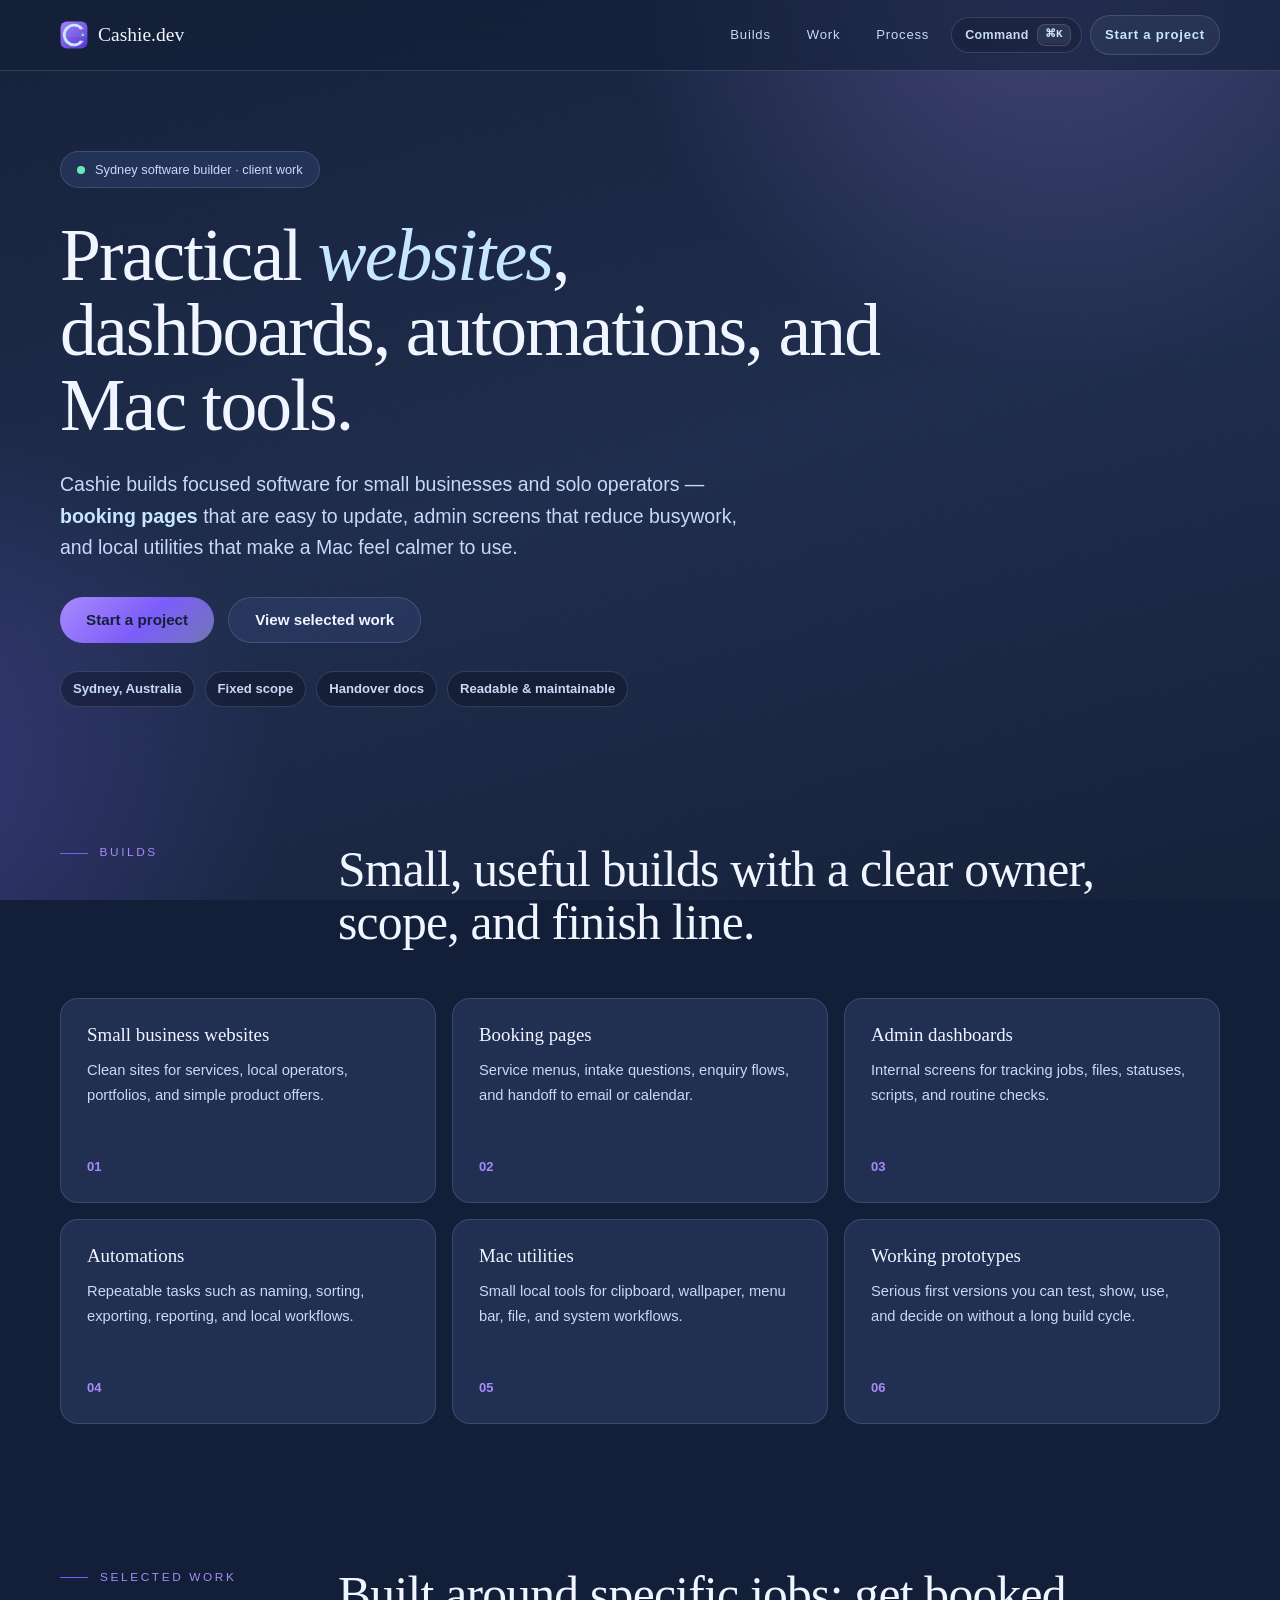
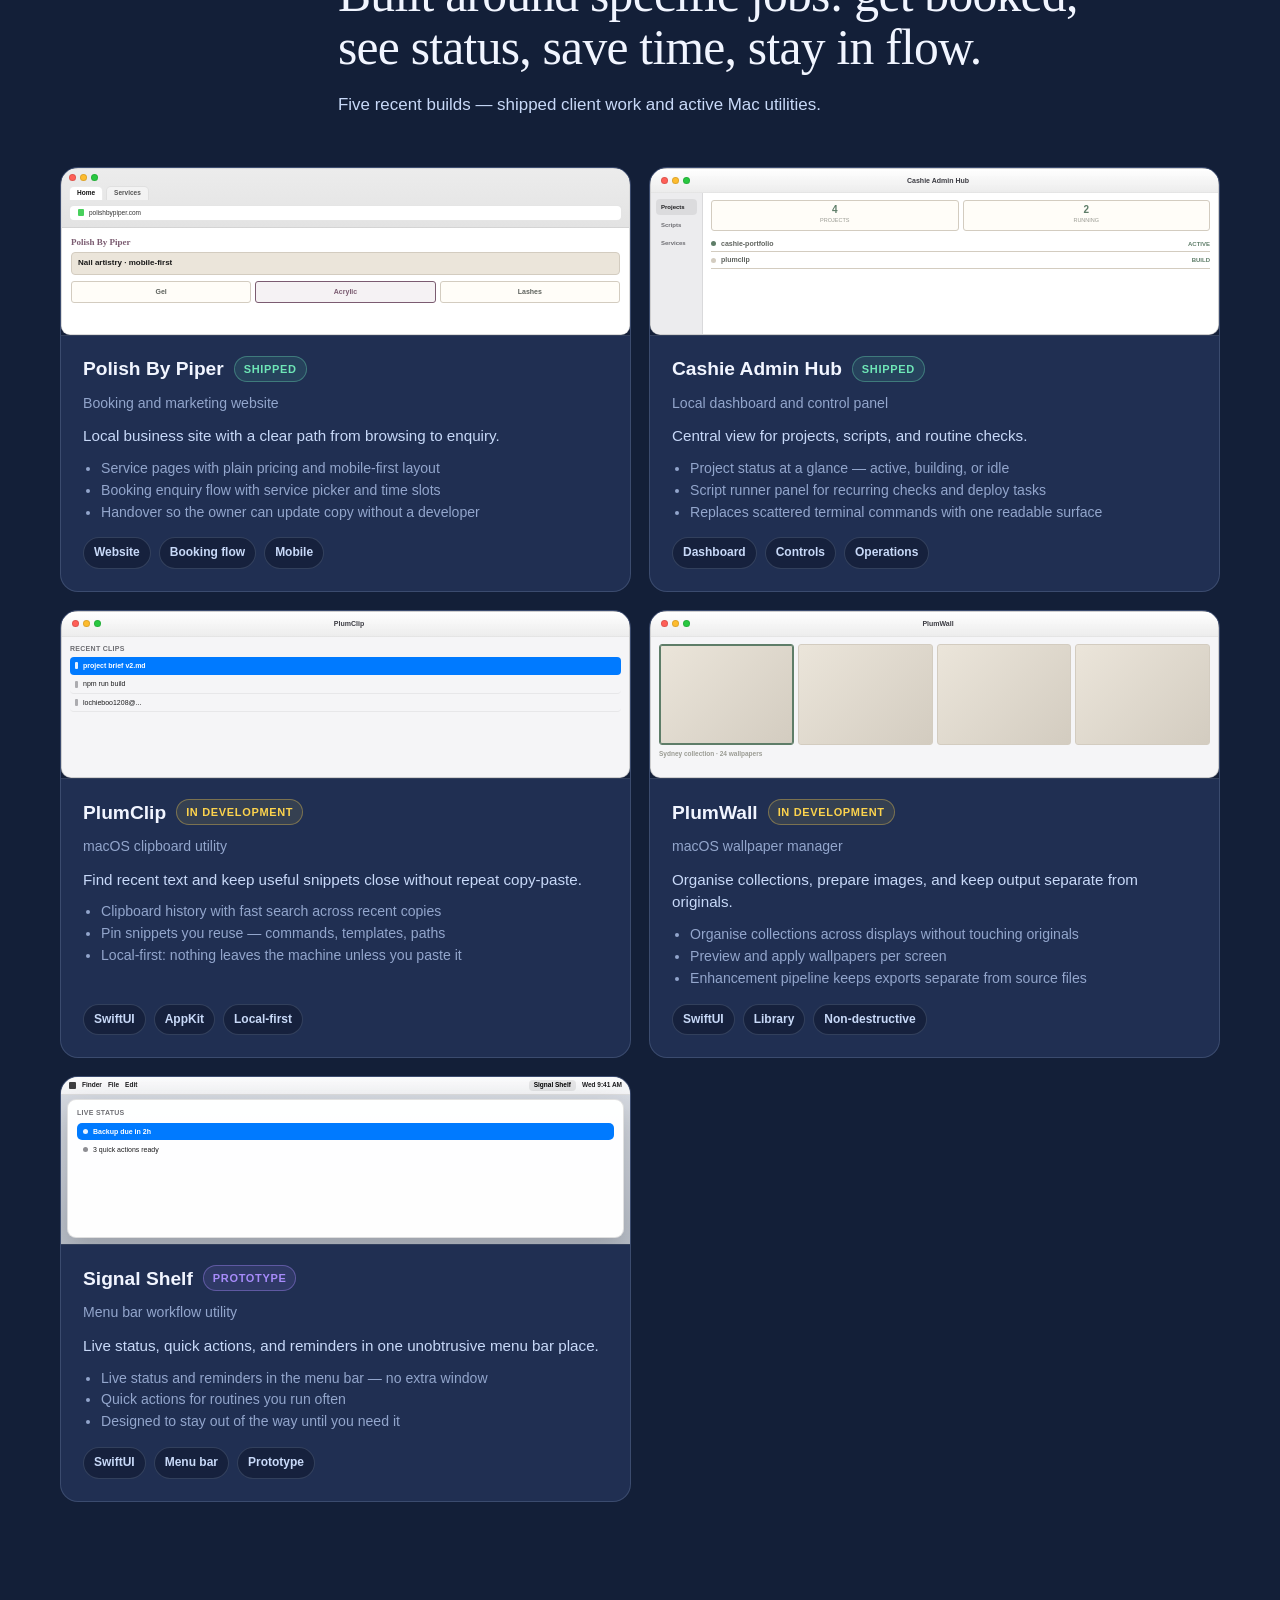
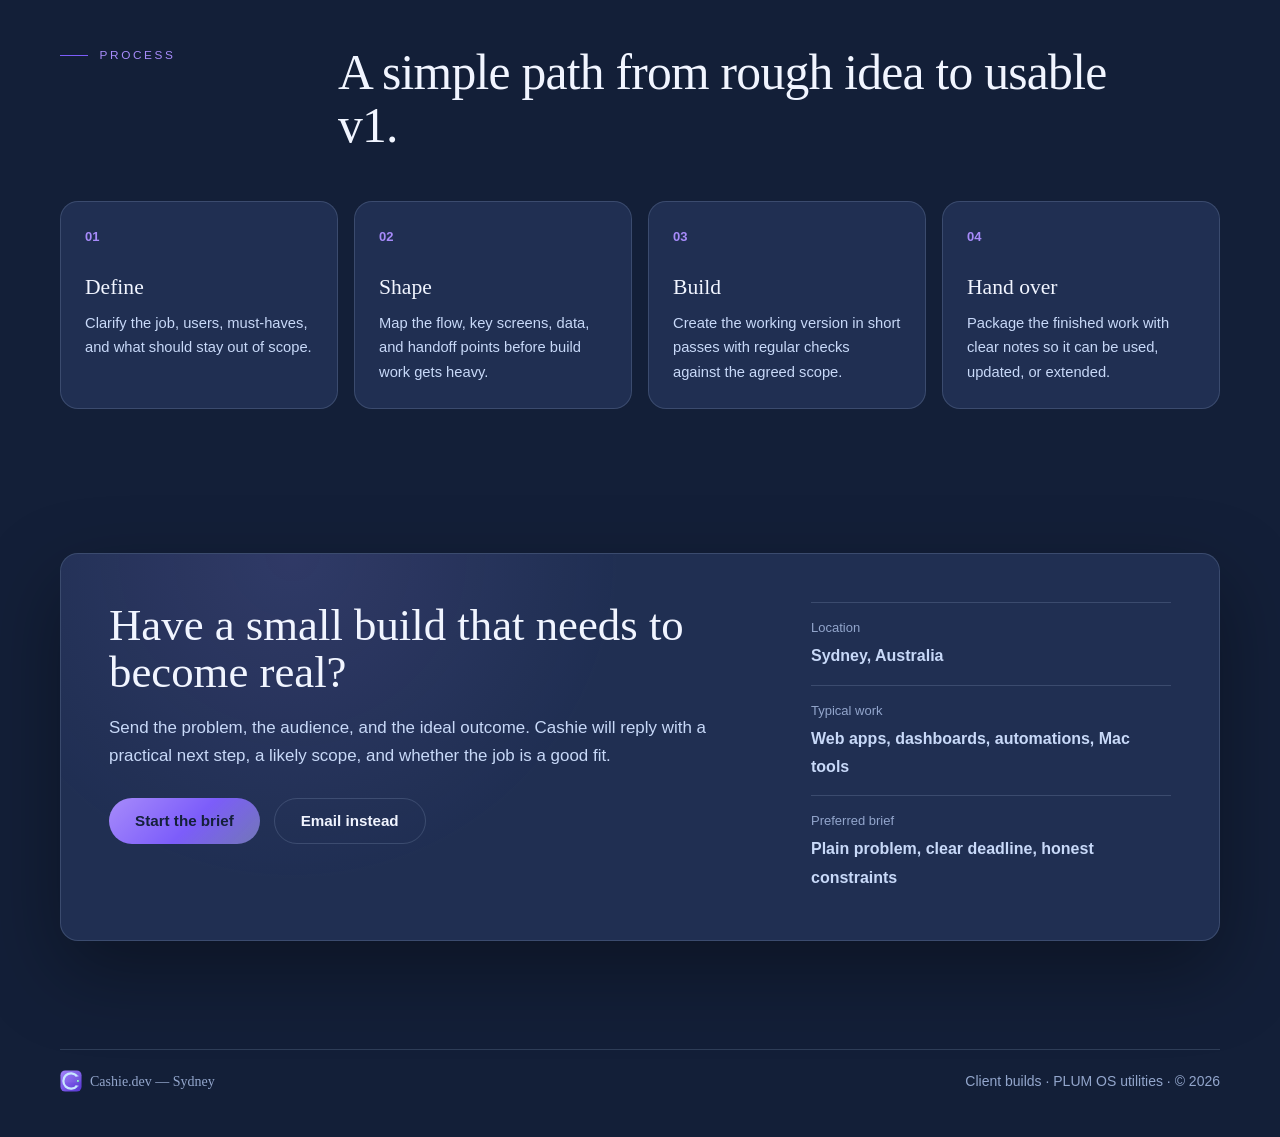
==== commit 68c40b77: "Add command palette interface" ====
--- a/index.html
+++ b/index.html
@@ -157,6 +157,43 @@
       box-shadow: 0 0 0 3px rgba(167, 139, 250, 0.12);
     }
 
+    .command-trigger {
+      display: inline-flex;
+      align-items: center;
+      gap: 8px;
+      min-height: 34px;
+      padding: 6px 10px 6px 13px;
+      border: 1px solid var(--panel-line);
+      border-radius: 999px;
+      background: rgba(8, 12, 24, 0.2);
+      color: var(--ink-soft);
+      font: inherit;
+      font-size: 0.78rem;
+      font-weight: 700;
+      letter-spacing: 0.03em;
+      cursor: pointer;
+    }
+
+    .command-trigger:hover {
+      color: var(--ink);
+      border-color: rgba(167, 139, 250, 0.45);
+      background: rgba(199, 230, 255, 0.07);
+    }
+
+    .command-trigger kbd {
+      min-width: 32px;
+      padding: 2px 7px;
+      border: 1px solid var(--panel-line);
+      border-radius: 8px;
+      background: rgba(241, 245, 255, 0.08);
+      color: var(--cream);
+      font-family: var(--mono);
+      font-size: 0.68rem;
+      line-height: 1.4;
+      text-align: center;
+      box-shadow: inset 0 -1px 0 rgba(0, 0, 0, 0.25);
+    }
+
     .button {
       display: inline-flex;
       align-items: center;
@@ -452,6 +489,12 @@
       color: var(--ink-mute);
       border-color: var(--panel-line);
       background: var(--panel-2);
+    }
+
+    .work-status.prototype {
+      color: var(--plum);
+      border-color: rgba(167, 139, 250, 0.4);
+      background: rgba(167, 139, 250, 0.12);
     }
 
     .work-type {
@@ -893,6 +936,215 @@
       color: var(--ink-soft);
     }
 
+    .command-shell[hidden] {
+      display: none;
+    }
+
+    .command-shell {
+      position: fixed;
+      inset: 0;
+      z-index: 300;
+      display: grid;
+      place-items: start center;
+      padding: 92px 20px 28px;
+    }
+
+    .command-backdrop {
+      position: absolute;
+      inset: 0;
+      background: rgba(5, 8, 18, 0.66);
+      backdrop-filter: blur(14px);
+      -webkit-backdrop-filter: blur(14px);
+    }
+
+    .command-panel {
+      position: relative;
+      width: min(100%, 760px);
+      max-height: min(720px, calc(100vh - 120px));
+      display: grid;
+      grid-template-rows: auto auto minmax(0, 1fr);
+      overflow: hidden;
+      border: 1px solid rgba(200, 220, 255, 0.2);
+      border-radius: 22px;
+      background:
+        linear-gradient(180deg, rgba(29, 43, 76, 0.96), rgba(12, 18, 34, 0.98)),
+        var(--bg);
+      box-shadow: 0 34px 100px rgba(0, 0, 0, 0.52);
+    }
+
+    .command-head {
+      display: flex;
+      align-items: start;
+      justify-content: space-between;
+      gap: 18px;
+      padding: 22px 24px 18px;
+      border-bottom: 1px solid var(--panel-line);
+    }
+
+    .command-kicker {
+      margin: 0 0 4px;
+      color: var(--plum);
+      font-size: 0.72rem;
+      font-weight: 800;
+      letter-spacing: 0.16em;
+      text-transform: uppercase;
+    }
+
+    .command-head h2 {
+      margin: 0;
+      font-family: var(--serif);
+      font-size: 1.55rem;
+      font-weight: 500;
+      line-height: 1.1;
+    }
+
+    .command-head p:not(.command-kicker) {
+      margin: 6px 0 0;
+      color: var(--ink-mute);
+      font-size: 0.9rem;
+    }
+
+    .command-close {
+      width: 34px;
+      height: 34px;
+      border: 1px solid var(--panel-line);
+      border-radius: 50%;
+      background: rgba(241, 245, 255, 0.05);
+      color: var(--ink-soft);
+      font-size: 1.25rem;
+      line-height: 1;
+      cursor: pointer;
+    }
+
+    .command-close:hover {
+      color: var(--ink);
+      border-color: rgba(167, 139, 250, 0.5);
+    }
+
+    .command-input-wrap {
+      display: grid;
+      grid-template-columns: auto 1fr;
+      align-items: center;
+      gap: 12px;
+      padding: 14px 18px;
+      margin: 16px 18px;
+      border: 1px solid rgba(200, 220, 255, 0.18);
+      border-radius: 16px;
+      background: rgba(5, 8, 18, 0.38);
+    }
+
+    .command-input-wrap span {
+      color: var(--green);
+      font-family: var(--mono);
+      font-size: 0.82rem;
+      white-space: nowrap;
+    }
+
+    .command-input-wrap input {
+      width: 100%;
+      border: 0;
+      outline: 0;
+      background: transparent;
+      color: var(--ink);
+      font: 600 1rem/1.4 var(--mono);
+      caret-color: var(--plum);
+    }
+
+    .command-input-wrap input::placeholder {
+      color: rgba(200, 217, 248, 0.45);
+    }
+
+    .command-body {
+      min-height: 0;
+      display: grid;
+      grid-template-columns: 250px minmax(0, 1fr);
+      gap: 0;
+      border-top: 1px solid var(--panel-line);
+    }
+
+    .command-list {
+      min-height: 0;
+      overflow: auto;
+      padding: 14px;
+      border-right: 1px solid var(--panel-line);
+    }
+
+    .command-item {
+      width: 100%;
+      display: grid;
+      gap: 3px;
+      padding: 10px 12px;
+      border: 1px solid transparent;
+      border-radius: 12px;
+      background: transparent;
+      color: var(--ink-soft);
+      text-align: left;
+      cursor: pointer;
+    }
+
+    .command-item strong {
+      color: var(--ink);
+      font-family: var(--mono);
+      font-size: 0.88rem;
+      font-weight: 800;
+    }
+
+    .command-item span {
+      color: var(--ink-mute);
+      font-size: 0.78rem;
+      line-height: 1.35;
+    }
+
+    .command-item.is-active,
+    .command-item:hover {
+      border-color: rgba(167, 139, 250, 0.34);
+      background: rgba(167, 139, 250, 0.12);
+    }
+
+    .command-output {
+      min-height: 260px;
+      max-height: 430px;
+      overflow: auto;
+      padding: 18px 20px 22px;
+      color: var(--ink-soft);
+      font-family: var(--mono);
+      font-size: 0.86rem;
+      line-height: 1.55;
+    }
+
+    .command-output h3 {
+      margin: 0 0 10px;
+      color: var(--cream);
+      font-family: var(--serif);
+      font-size: 1.22rem;
+      font-weight: 500;
+    }
+
+    .command-output ul {
+      margin: 0;
+      padding-left: 18px;
+    }
+
+    .command-output li + li {
+      margin-top: 7px;
+    }
+
+    .command-line {
+      margin: 0 0 8px;
+    }
+
+    .command-line span,
+    .command-output code {
+      color: var(--green);
+      font-family: var(--mono);
+      font-weight: 800;
+    }
+
+    .command-muted {
+      margin: 0;
+      color: var(--ink-mute);
+    }
+
     footer {
       padding: 28px 0 44px;
       color: var(--ink-mute);
@@ -981,6 +1233,10 @@
       .work-grid {
         grid-template-columns: repeat(2, 1fr);
       }
+
+      .command-trigger span {
+        display: none;
+      }
     }
 
     @media (max-width: 620px) {
@@ -1007,6 +1263,46 @@
       .contact-panel h2 { font-size: 36px; }
 
       .footer-row { flex-direction: column; }
+
+      .nav {
+        gap: 12px;
+      }
+
+      .links {
+        gap: 6px;
+      }
+
+      .command-trigger {
+        padding-inline: 8px;
+      }
+
+      .command-shell {
+        place-items: end center;
+        padding: 16px;
+      }
+
+      .command-panel {
+        max-height: calc(100vh - 32px);
+        border-radius: 20px;
+      }
+
+      .command-head {
+        padding: 18px;
+      }
+
+      .command-body {
+        grid-template-columns: 1fr;
+      }
+
+      .command-list {
+        max-height: 210px;
+        border-right: 0;
+        border-bottom: 1px solid var(--panel-line);
+      }
+
+      .command-output {
+        max-height: 260px;
+      }
     }
 
     @media (prefers-reduced-motion: reduce) {
@@ -1053,10 +1349,41 @@
         <a href="#builds">Builds</a>
         <a href="#work">Work</a>
         <a href="#process">Process</a>
+        <button class="command-trigger" type="button" data-command-open aria-haspopup="dialog" aria-controls="command-palette">
+          <span>Command</span>
+          <kbd>⌘K</kbd>
+        </button>
         <a href="apply.html" class="nav-cta">Start a project</a>
       </nav>
     </div>
   </header>
+
+  <div class="command-shell" id="command-palette" role="dialog" aria-modal="true" aria-labelledby="command-title" hidden>
+    <div class="command-backdrop" data-command-close></div>
+    <section class="command-panel" aria-describedby="command-desc">
+      <div class="command-head">
+        <div>
+          <p class="command-kicker">Cashie.dev command</p>
+          <h2 id="command-title">Operator palette</h2>
+          <p id="command-desc">Type a site command. This navigates and shows site info only.</p>
+        </div>
+        <button class="command-close" type="button" data-command-close aria-label="Close command palette">×</button>
+      </div>
+
+      <label class="command-input-wrap" for="command-input">
+        <span>cashie.dev</span>
+        <input id="command-input" type="text" autocomplete="off" spellcheck="false" placeholder="help">
+      </label>
+
+      <div class="command-body">
+        <div class="command-list" id="command-list" role="listbox" aria-label="Available commands"></div>
+        <div class="command-output" id="command-output" aria-live="polite">
+          <p class="command-line"><span>status</span> Cashie.dev online · Sydney builder</p>
+          <p class="command-muted">Try help, projects, services, process, contact, book, github, status, clear, or close.</p>
+        </div>
+      </div>
+    </section>
+  </div>
 
   <main id="top">
     <section class="hero" aria-labelledby="hero-title">
@@ -1329,7 +1656,7 @@
             <div class="work-card-body">
               <div class="work-head">
                 <h3 class="work-title">Signal Shelf</h3>
-                <span class="work-status not-shipped">Not shipped</span>
+                <span class="work-status prototype">Prototype</span>
               </div>
               <p class="work-type">Menu bar workflow utility</p>
               <p class="work-outcome">Live status, quick actions, and reminders in one unobtrusive menu bar place.</p>
@@ -1417,5 +1744,6 @@
       <span>Client builds · PLUM OS utilities · © 2026</span>
     </div>
   </footer>
+  <script src="assets/command-palette.js"></script>
 </body>
-</html>+</html>
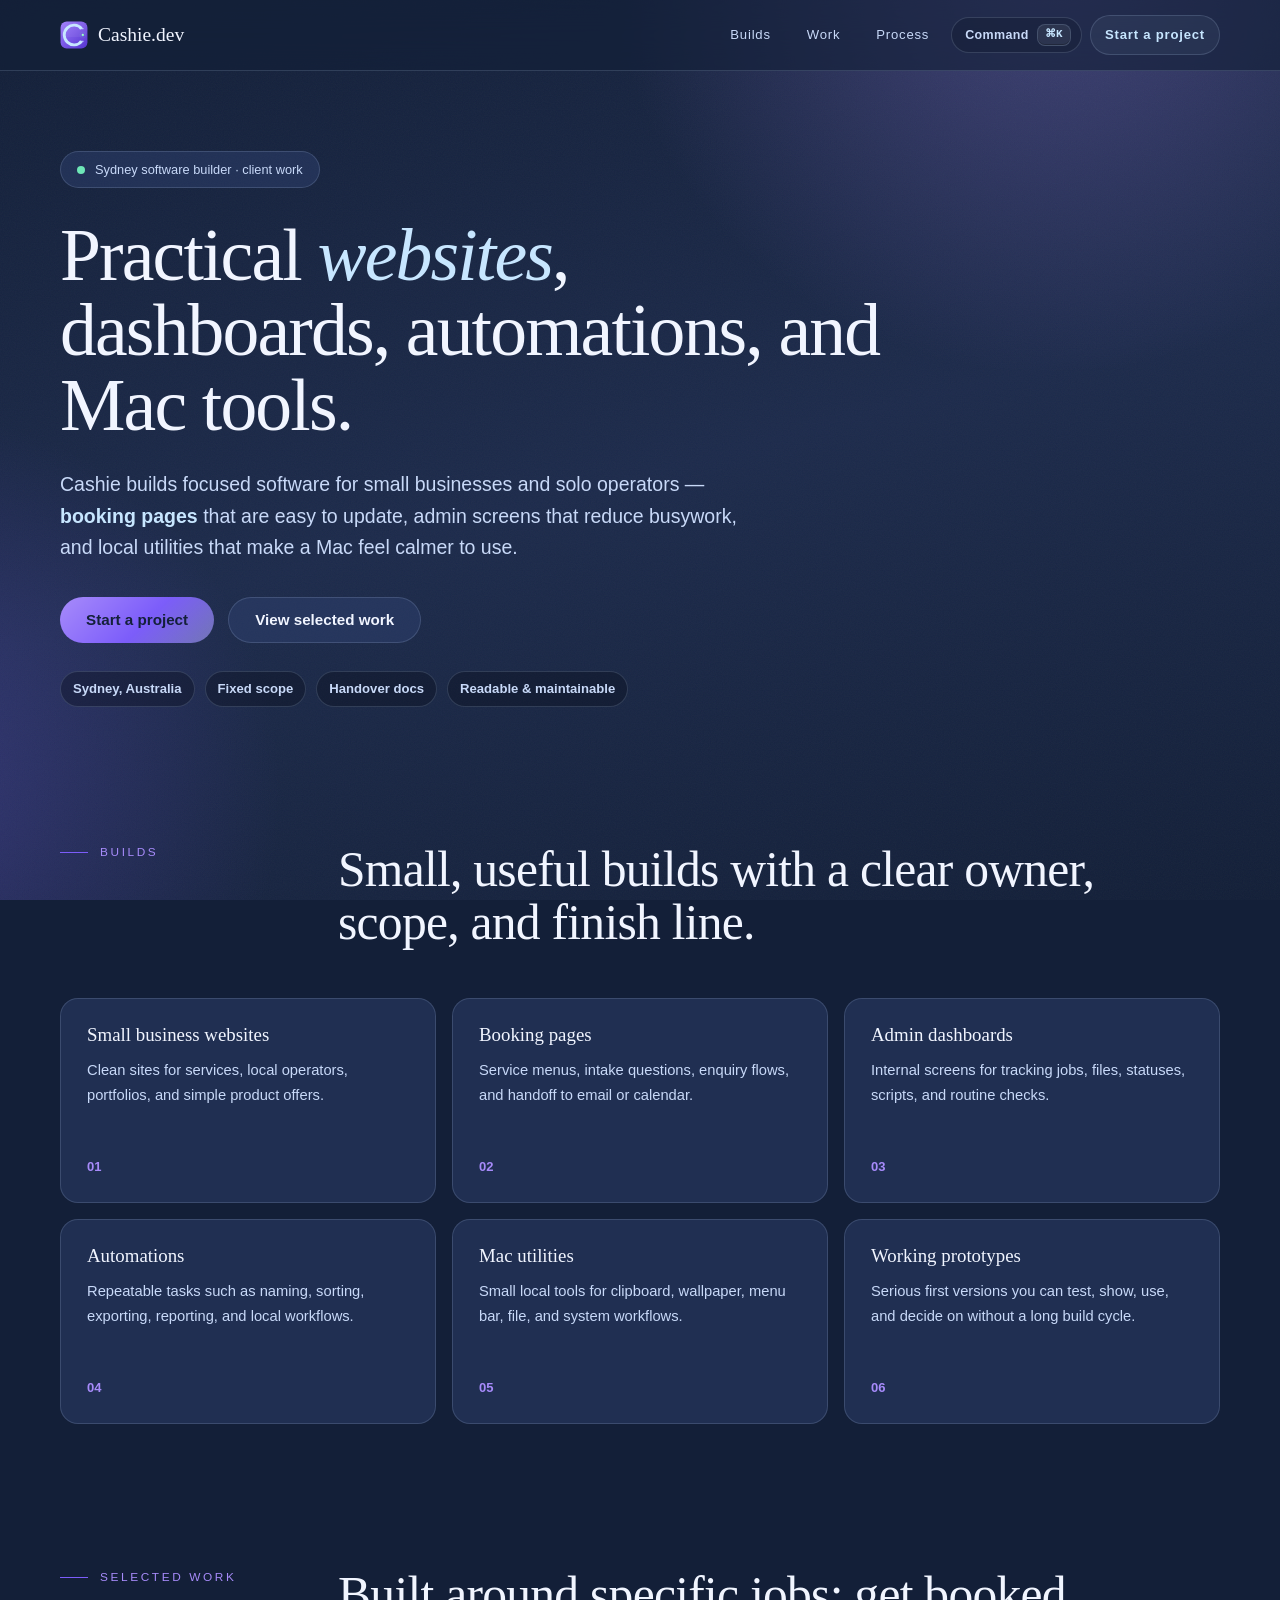
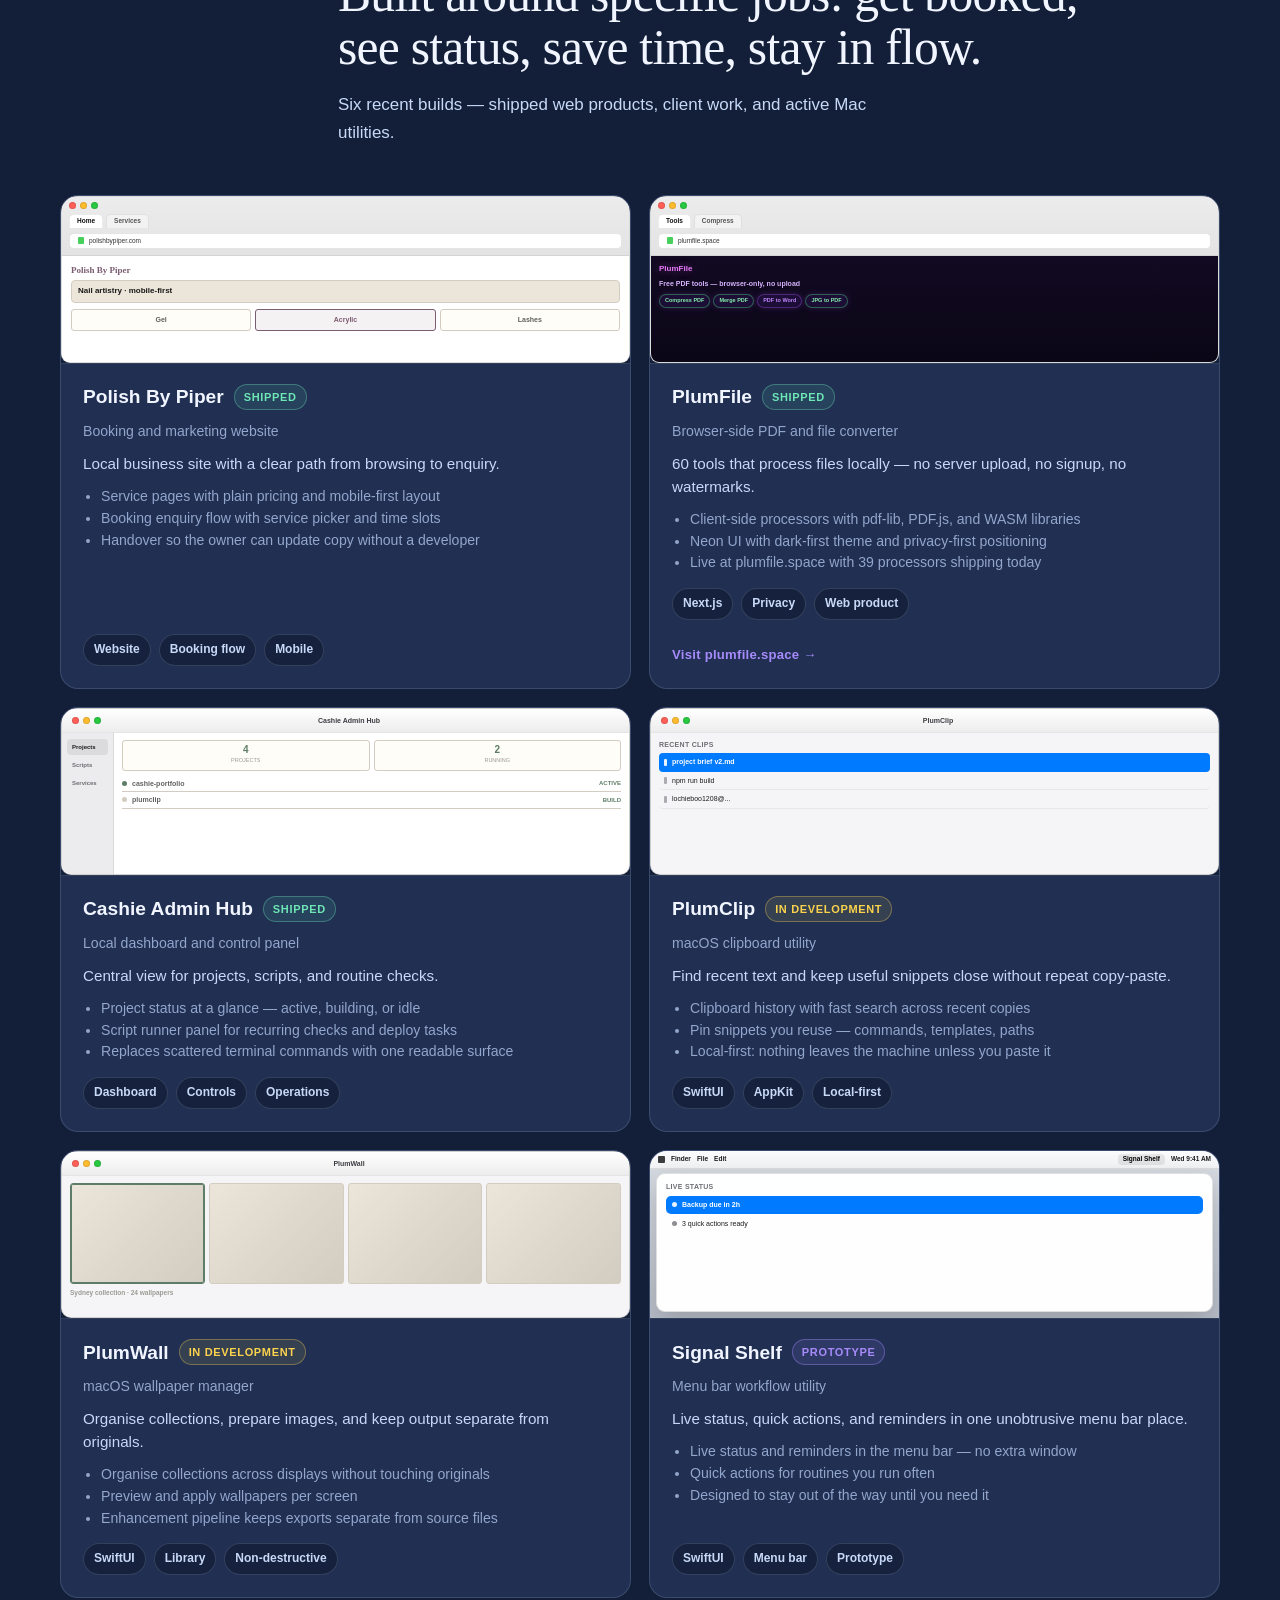
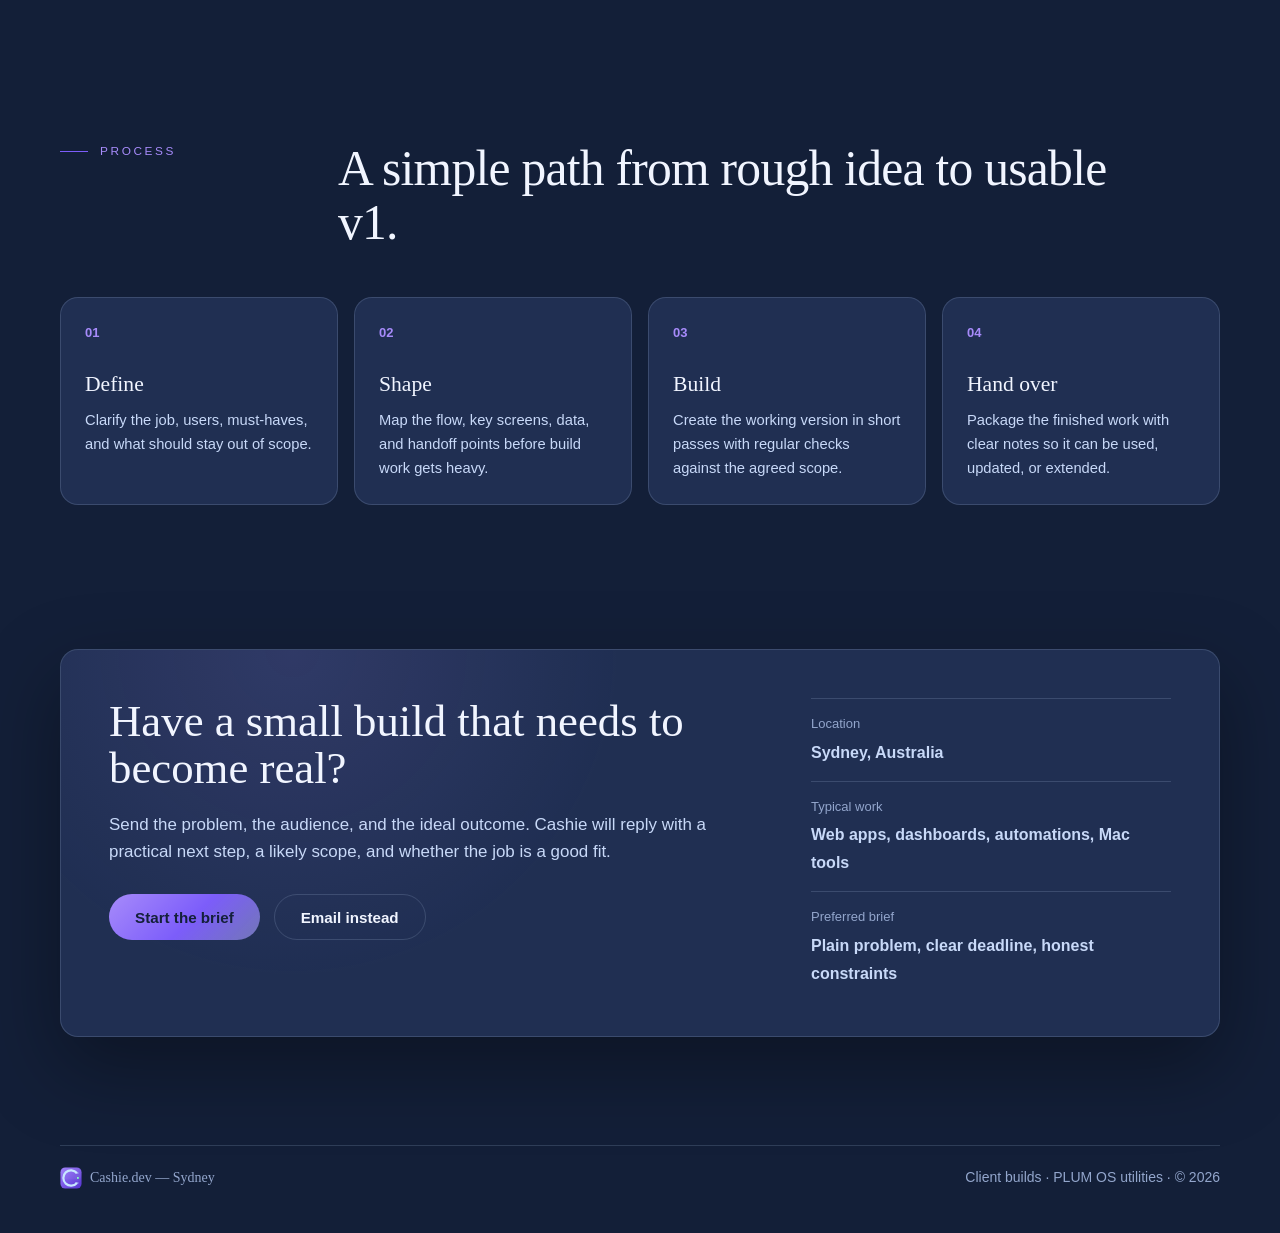
==== commit c281dcae: "feat: add PlumFile to portfolio work grid and PlumSuite" ====
--- a/index.html
+++ b/index.html
@@ -826,6 +826,58 @@
     .work-preview .ss-item i { width: 5px; height: 5px; border-radius: 50%; background: #8e8e93; flex-shrink: 0; }
     .work-preview .ss-item.on i { background: #fff; opacity: 0.9; }
 
+    .work-preview .pf-wrap {
+      background: linear-gradient(180deg, #120a22 0%, #06040f 100%);
+      color: #f0eaff;
+      padding: 8px;
+      min-height: 100%;
+    }
+    .work-preview .pf-brand {
+      font-size: 8px;
+      font-weight: 800;
+      color: #e879f9;
+      text-shadow: 0 0 8px rgba(232, 121, 249, 0.5);
+      margin-bottom: 4px;
+    }
+    .work-preview .pf-hero {
+      font-size: 7px;
+      font-weight: 700;
+      line-height: 1.3;
+      margin-bottom: 6px;
+      color: #d8b4fe;
+    }
+    .work-preview .pf-tools {
+      display: flex;
+      flex-wrap: wrap;
+      gap: 3px;
+    }
+    .work-preview .pf-tool {
+      font-size: 5.5px;
+      font-weight: 600;
+      padding: 2px 5px;
+      border-radius: 999px;
+      border: 1px solid rgba(168, 85, 247, 0.35);
+      color: #c084fc;
+      background: rgba(124, 58, 237, 0.12);
+      box-shadow: 0 0 6px rgba(168, 85, 247, 0.2);
+    }
+    .work-preview .pf-tool.live {
+      border-color: rgba(74, 222, 128, 0.4);
+      color: #86efac;
+    }
+
+    .work-link {
+      display: inline-flex;
+      align-items: center;
+      gap: 6px;
+      margin-top: 14px;
+      font-size: 0.82rem;
+      font-weight: 600;
+      color: var(--plum);
+      letter-spacing: 0.02em;
+    }
+    .work-link:hover { color: var(--cyan); }
+
     .steps {
       display: grid;
       grid-template-columns: repeat(4, 1fr);
@@ -1209,6 +1261,7 @@
     #work .work-card:nth-child(3) { animation-delay: 0.14s; }
     #work .work-card:nth-child(4) { animation-delay: 0.18s; }
     #work .work-card:nth-child(5) { animation-delay: 0.22s; }
+    #work .work-card:nth-child(6) { animation-delay: 0.26s; }
 
     #process .step { animation: fade-up 0.6s var(--ease) both; }
     #process .step:nth-child(1) { animation-delay: 0.06s; }
@@ -1464,7 +1517,7 @@
           <p class="section-label">Selected Work</p>
           <div>
             <h2 id="work-title">Built around specific jobs: get booked, see status, save time, stay in flow.</h2>
-            <p class="section-note">Five recent builds — shipped client work and active Mac utilities.</p>
+            <p class="section-note">Six recent builds — shipped web products, client work, and active Mac utilities.</p>
           </div>
         </div>
 
@@ -1517,6 +1570,54 @@
 
           <article class="work-card">
             <div class="work-preview">
+              <div class="shot os-frame os-safari">
+                <div class="os-safari-toolbar">
+                  <div class="os-traffic">
+                    <span class="tl tl-red"></span><span class="tl tl-yellow"></span><span class="tl tl-green"></span>
+                  </div>
+                  <div class="os-safari-tabs">
+                    <span class="on">Tools</span><span>Compress</span>
+                  </div>
+                  <div class="os-safari-urlbar">
+                    <span class="os-url-icon"></span>
+                    <span class="os-url-text">plumfile.space</span>
+                  </div>
+                </div>
+                <div class="os-content pf-wrap">
+                  <div class="pf-brand">PlumFile</div>
+                  <div class="pf-hero">Free PDF tools — browser-only, no upload</div>
+                  <div class="pf-tools">
+                    <span class="pf-tool live">Compress PDF</span>
+                    <span class="pf-tool live">Merge PDF</span>
+                    <span class="pf-tool">PDF to Word</span>
+                    <span class="pf-tool live">JPG to PDF</span>
+                  </div>
+                </div>
+              </div>
+            </div>
+            <div class="work-card-body">
+              <div class="work-head">
+                <h3 class="work-title">PlumFile</h3>
+                <span class="work-status shipped">Shipped</span>
+              </div>
+              <p class="work-type">Browser-side PDF and file converter</p>
+              <p class="work-outcome">60 tools that process files locally — no server upload, no signup, no watermarks.</p>
+              <ul class="work-points">
+                <li>Client-side processors with pdf-lib, PDF.js, and WASM libraries</li>
+                <li>Neon UI with dark-first theme and privacy-first positioning</li>
+                <li>Live at plumfile.space with 39 processors shipping today</li>
+              </ul>
+              <div class="chips">
+                <span class="chip">Next.js</span>
+                <span class="chip">Privacy</span>
+                <span class="chip">Web product</span>
+              </div>
+              <a class="work-link" href="https://plumfile.space" target="_blank" rel="noopener noreferrer">Visit plumfile.space →</a>
+            </div>
+          </article>
+
+          <article class="work-card">
+            <div class="work-preview">
               <div class="shot os-frame os-mac os-mac-sidebar">
                 <div class="os-mac-toolbar">
                   <div class="os-traffic">
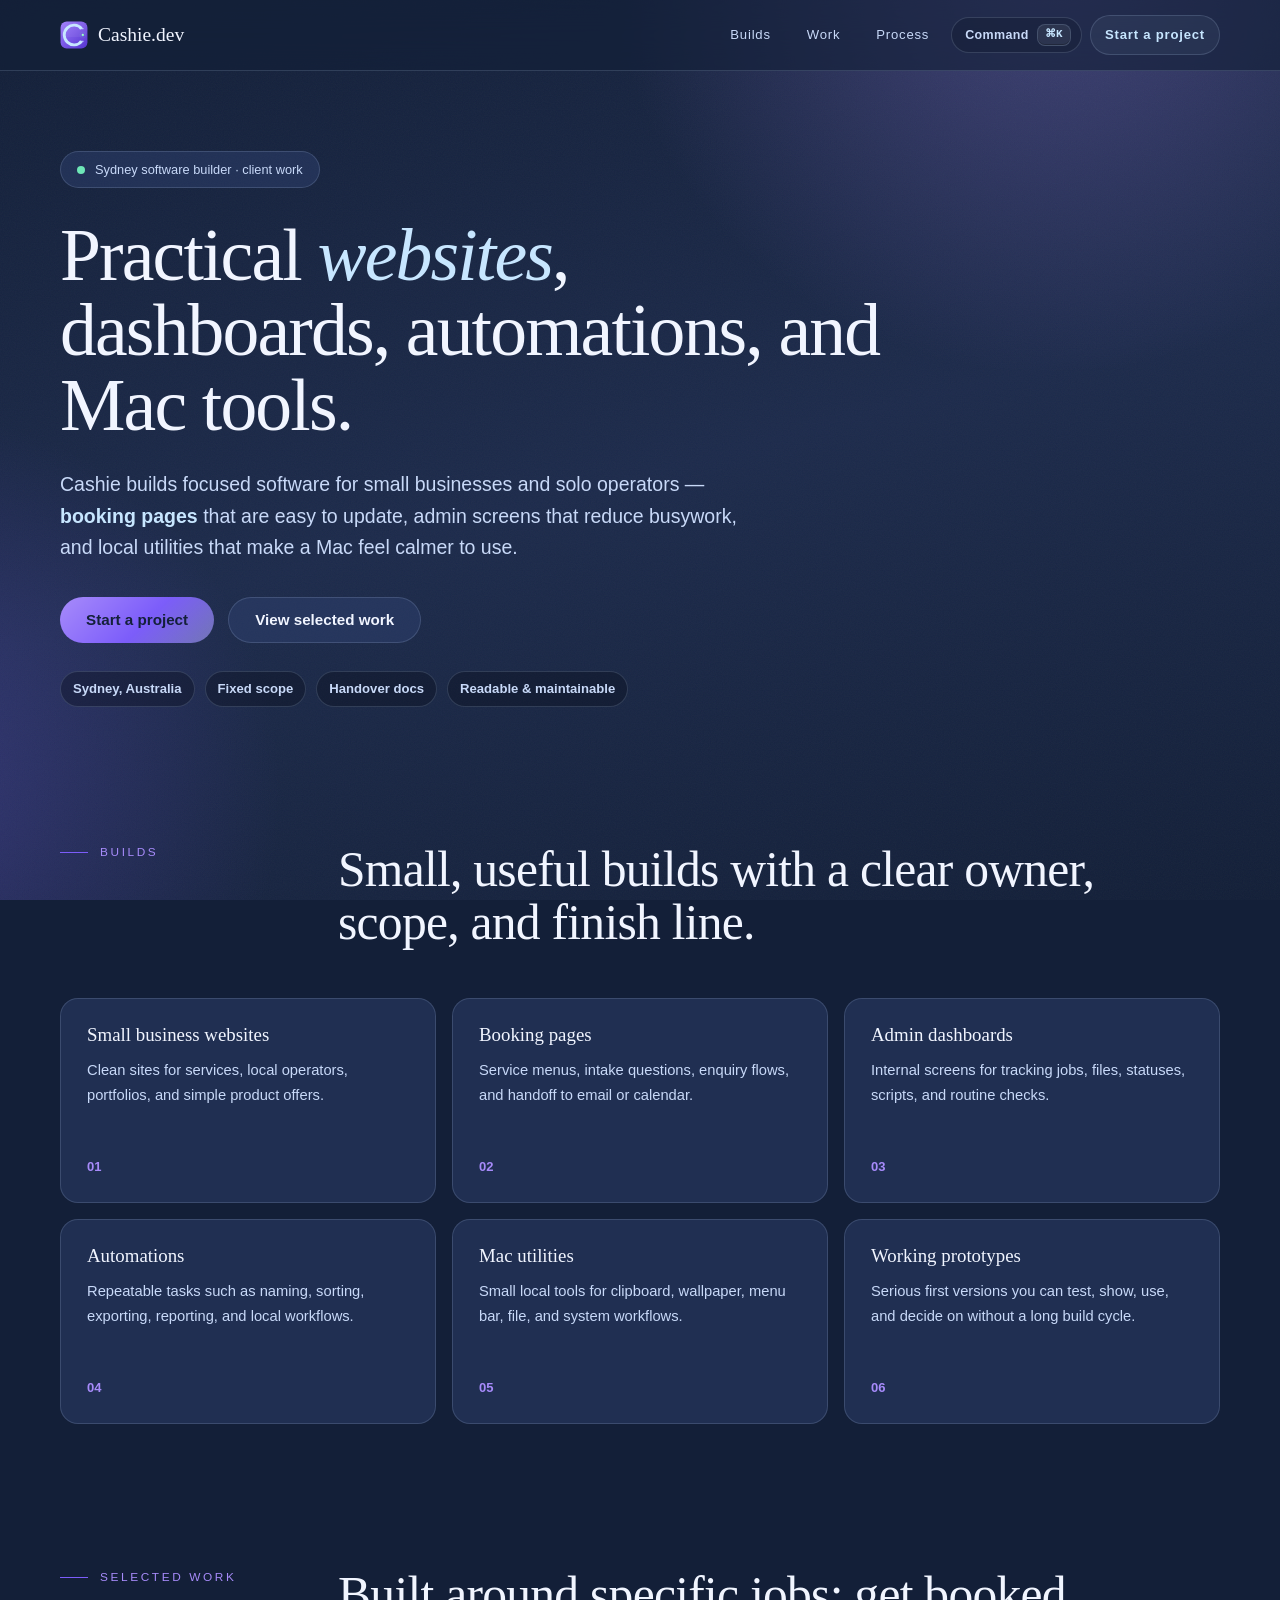
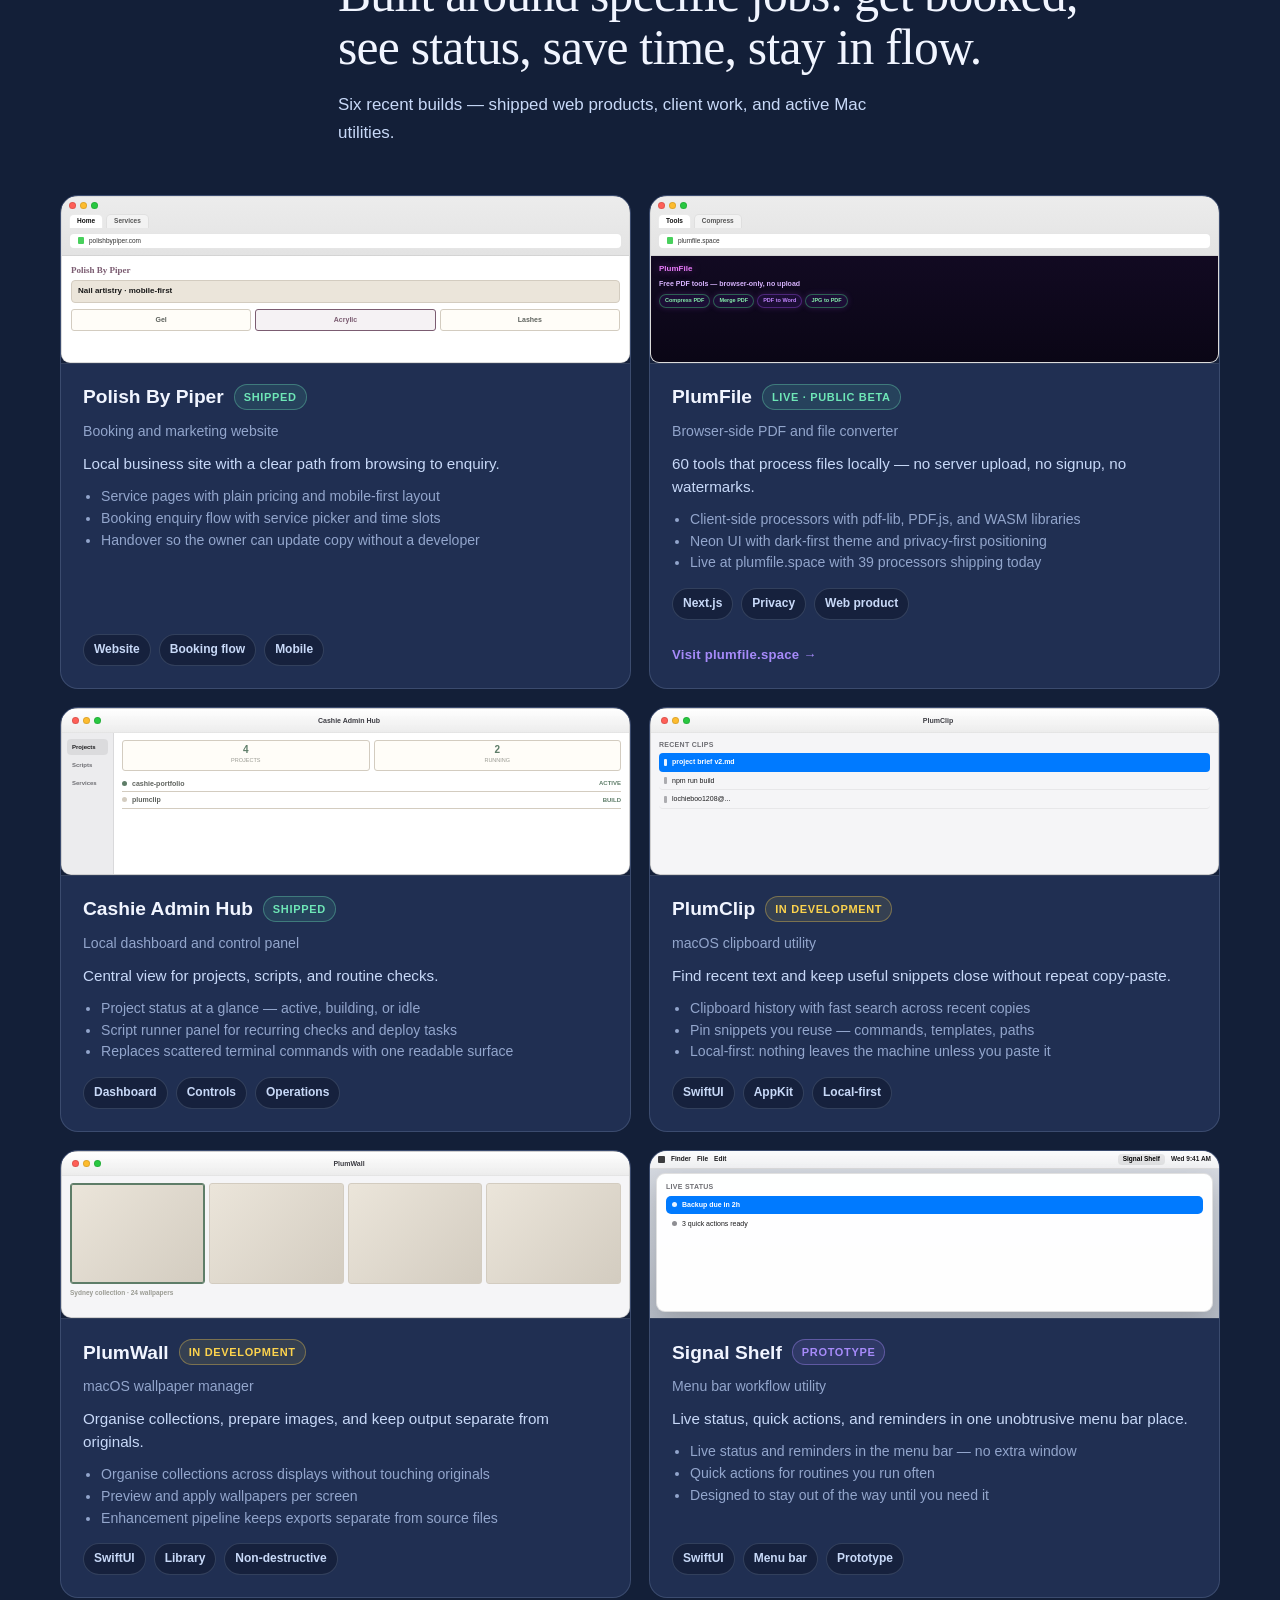
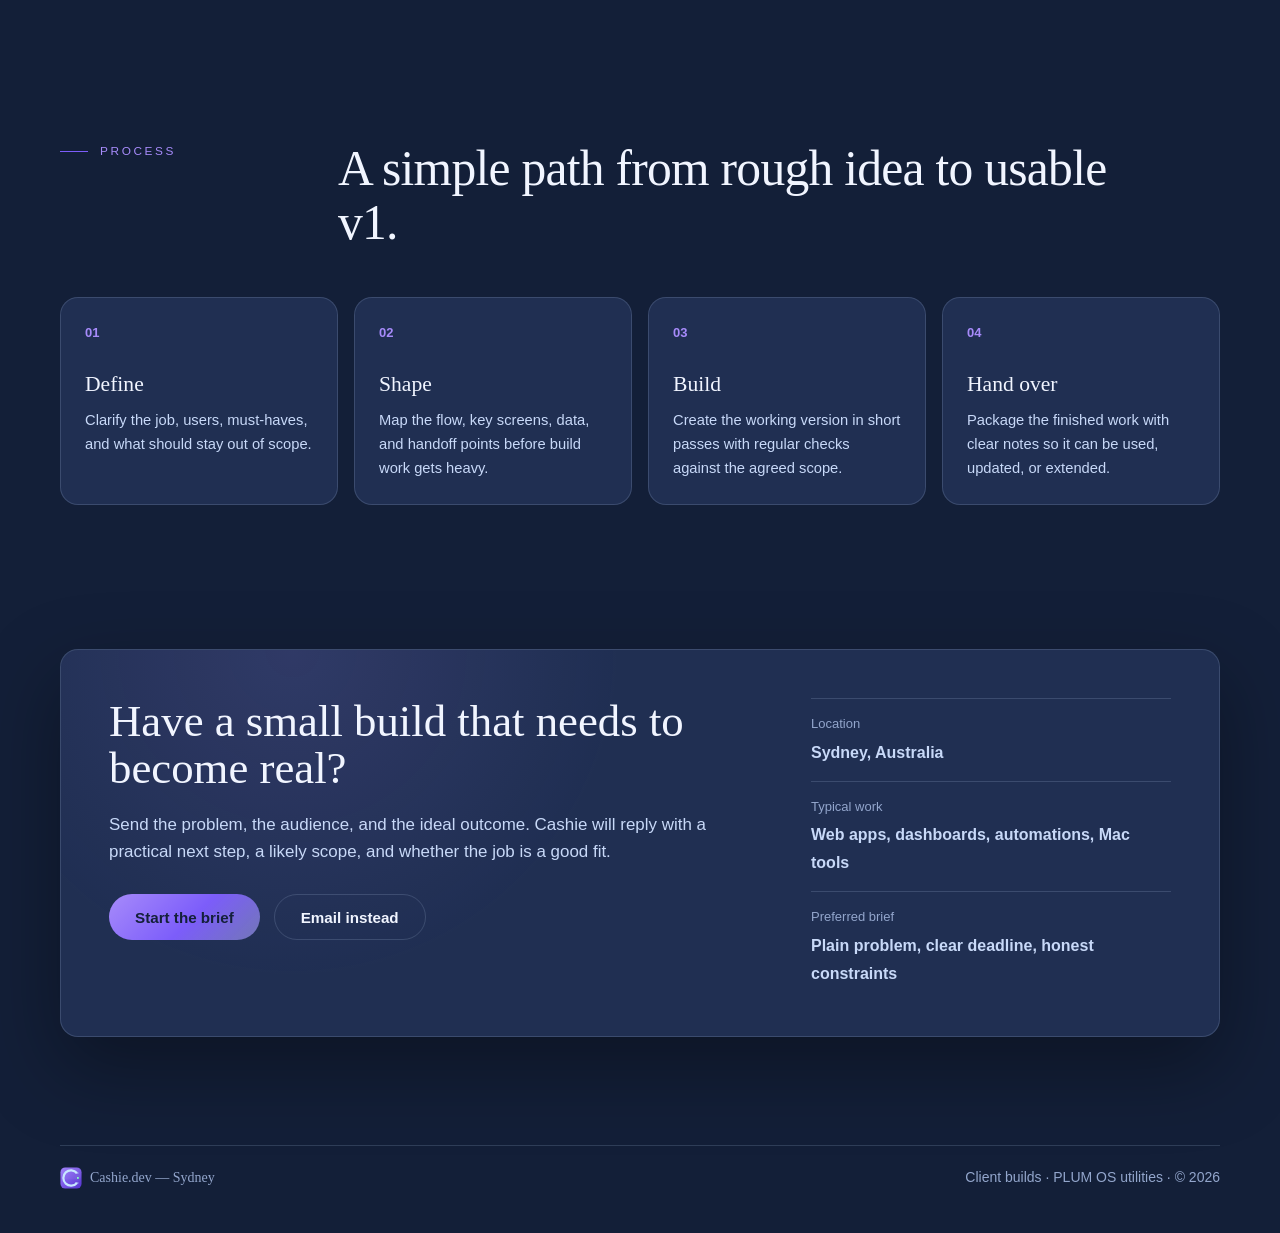
==== commit 71ed16c0: "Mark PlumFile as live public beta in portfolio listing Updates status badges on the home and product" ====
--- a/index.html
+++ b/index.html
@@ -1598,7 +1598,7 @@
             <div class="work-card-body">
               <div class="work-head">
                 <h3 class="work-title">PlumFile</h3>
-                <span class="work-status shipped">Shipped</span>
+                <span class="work-status shipped">Live · Public Beta</span>
               </div>
               <p class="work-type">Browser-side PDF and file converter</p>
               <p class="work-outcome">60 tools that process files locally — no server upload, no signup, no watermarks.</p>
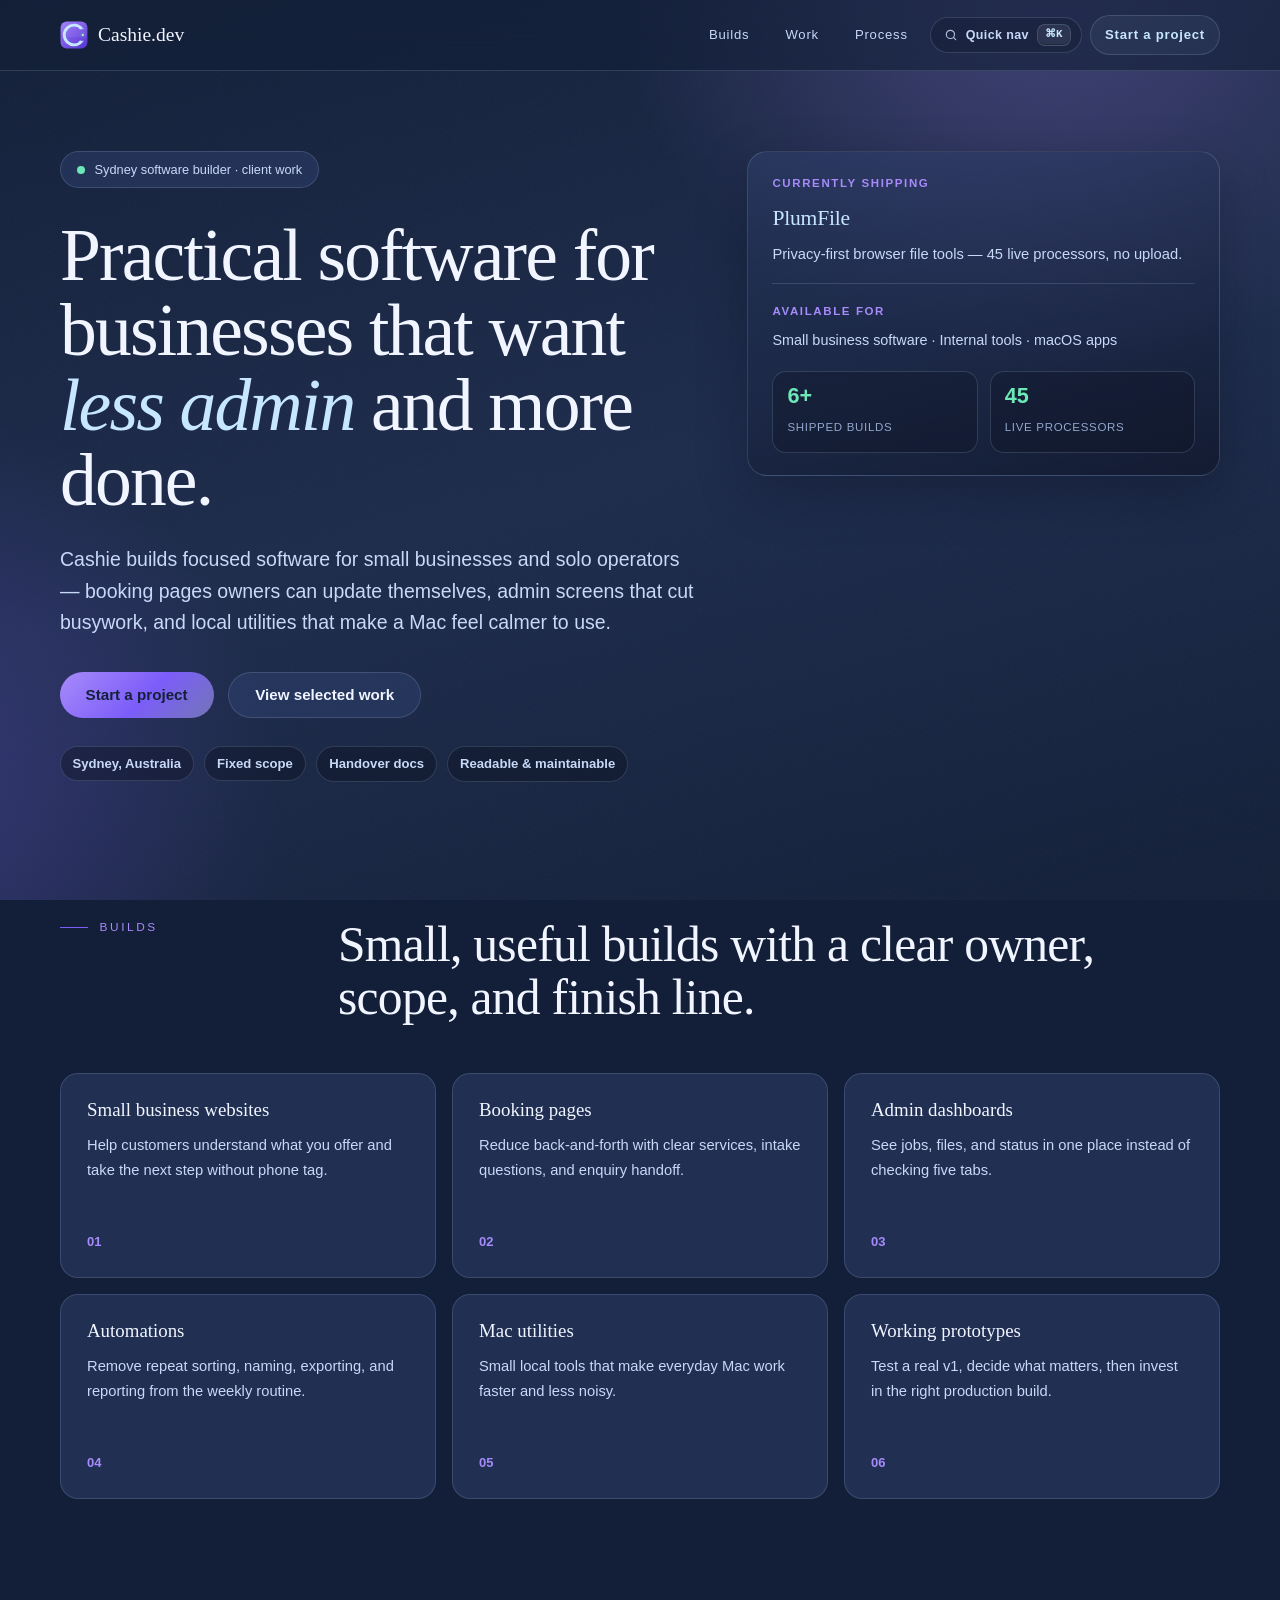
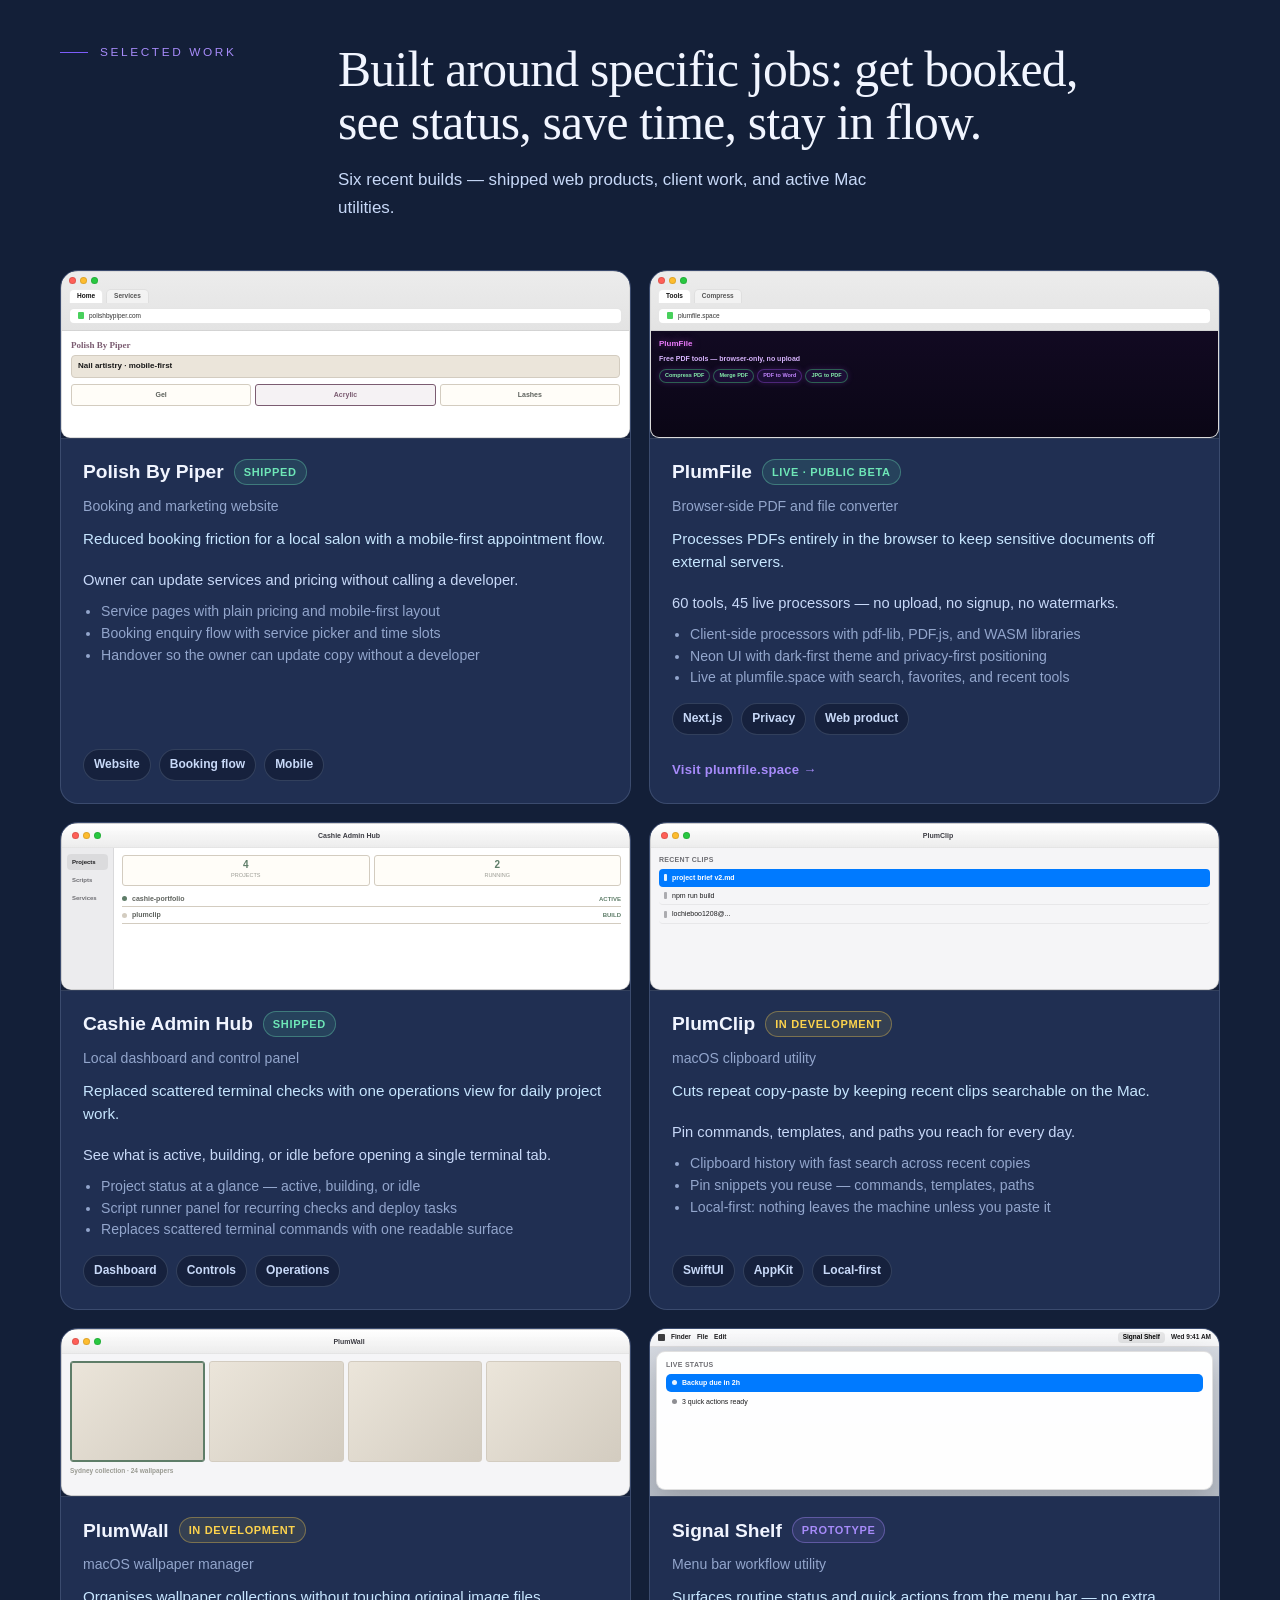
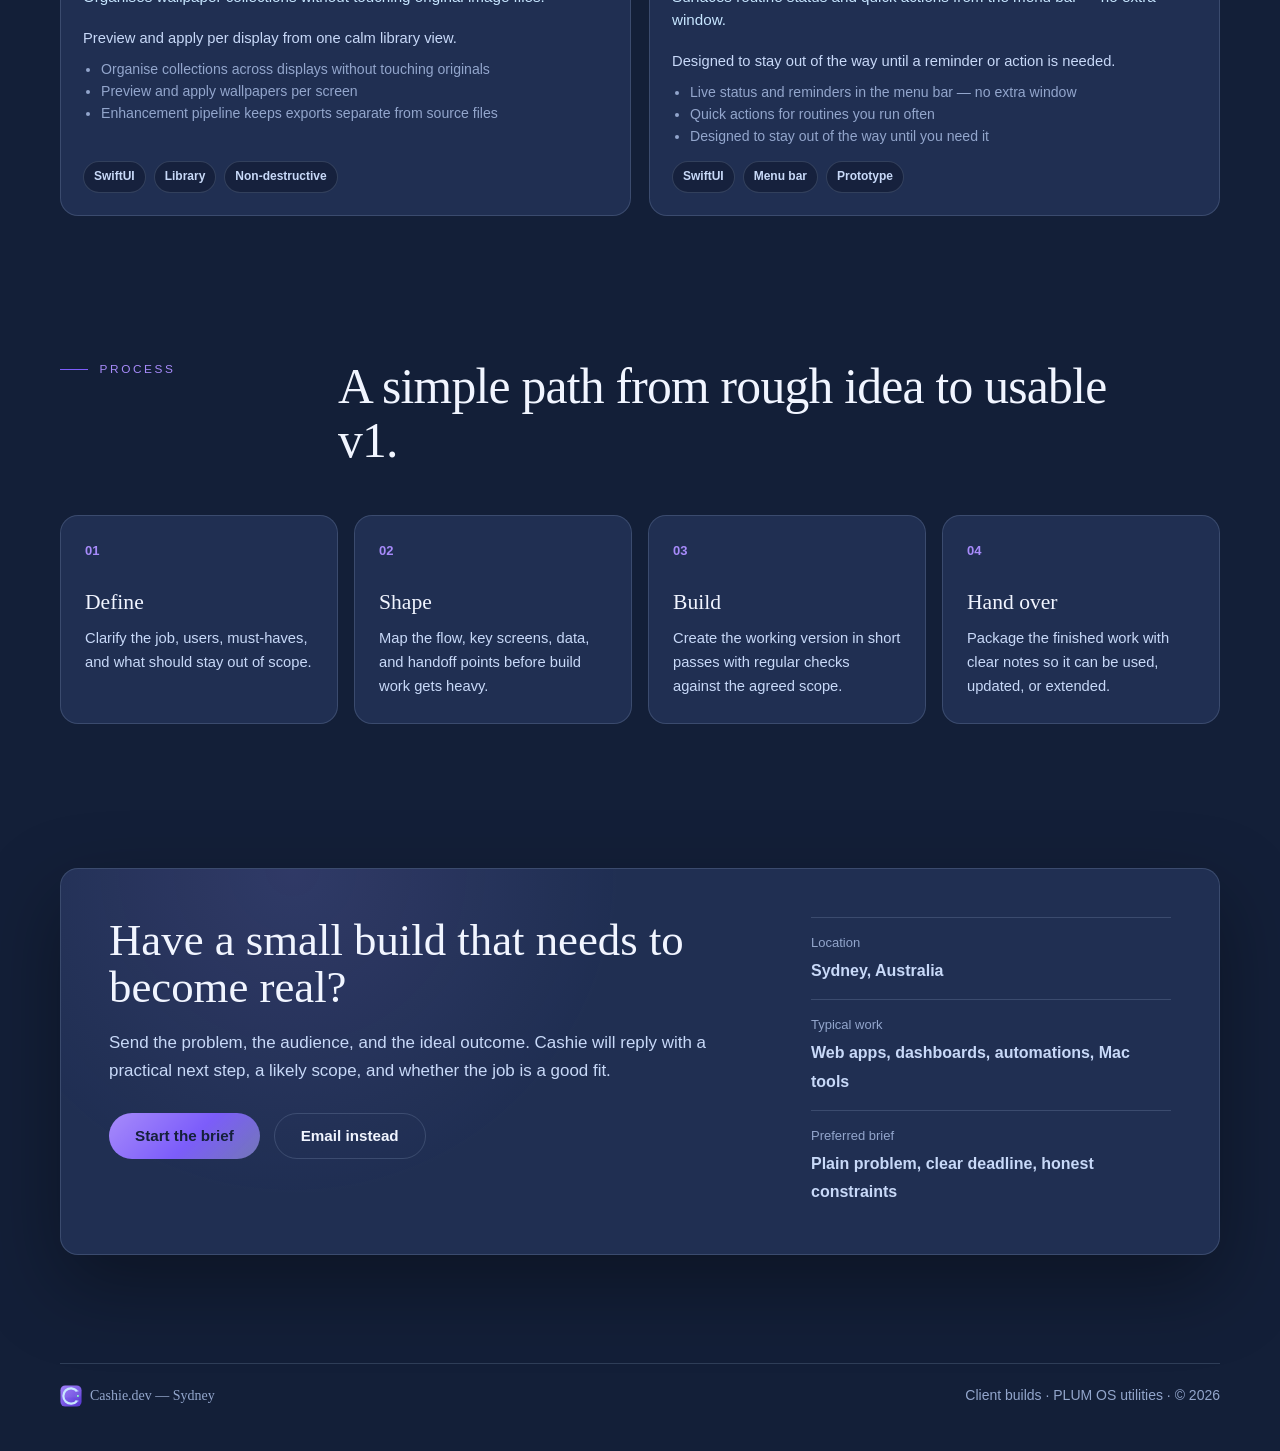
==== commit 976e6b04: "refine: outcome-focused hero, now panel, and work impact lines" ====
--- a/index.html
+++ b/index.html
@@ -4,7 +4,7 @@
   <meta charset="UTF-8">
   <meta name="viewport" content="width=device-width, initial-scale=1.0">
   <title>Cashie.dev — Software builder in Sydney</title>
-  <meta name="description" content="Cashie builds small business websites, booking pages, admin dashboards, automations, and Mac utilities in Sydney.">
+  <meta name="description" content="Cashie builds practical software for small businesses — less admin, more done. Websites, dashboards, automations, and Mac tools in Sydney.">
   <meta name="theme-color" content="#131f38">
   <link rel="icon" href="assets/logo-mark.svg" type="image/svg+xml">
   <style>
@@ -157,6 +157,13 @@
       box-shadow: 0 0 0 3px rgba(167, 139, 250, 0.12);
     }
 
+    .command-trigger svg {
+      width: 14px;
+      height: 14px;
+      flex-shrink: 0;
+      opacity: 0.85;
+    }
+
     .command-trigger {
       display: inline-flex;
       align-items: center;
@@ -251,6 +258,106 @@
       padding: 80px 0 64px;
     }
 
+    .hero-layout {
+      display: grid;
+      grid-template-columns: minmax(0, 1.15fr) minmax(260px, 0.85fr);
+      gap: 48px;
+      align-items: start;
+    }
+
+    @media (max-width: 960px) {
+      .hero-layout {
+        grid-template-columns: 1fr;
+        gap: 32px;
+      }
+    }
+
+    .hero-aside {
+      position: sticky;
+      top: 96px;
+    }
+
+    .now-panel {
+      border: 1px solid var(--panel-line);
+      border-radius: 20px;
+      background: linear-gradient(165deg, rgba(50, 70, 120, 0.38), rgba(11, 16, 32, 0.55));
+      padding: 22px 24px;
+      box-shadow: 0 18px 50px rgba(8, 12, 24, 0.28);
+    }
+
+    .now-label {
+      margin: 0 0 8px;
+      font-size: 0.72rem;
+      letter-spacing: 0.14em;
+      text-transform: uppercase;
+      color: var(--plum);
+      font-weight: 700;
+    }
+
+    .now-panel h3 {
+      margin: 0 0 6px;
+      font-family: var(--serif);
+      font-size: 1.35rem;
+      font-weight: 500;
+      letter-spacing: -0.01em;
+    }
+
+    .now-panel h3 a {
+      color: var(--cream);
+      transition: color 0.2s ease;
+    }
+
+    .now-panel h3 a:hover { color: var(--plum); }
+
+    .now-desc {
+      margin: 0 0 18px;
+      color: var(--ink-soft);
+      font-size: 0.92rem;
+      line-height: 1.5;
+    }
+
+    .now-divider {
+      border: 0;
+      border-top: 1px solid var(--panel-line);
+      margin: 0 0 18px;
+    }
+
+    .now-available {
+      margin: 0;
+      color: var(--ink-soft);
+      font-size: 0.9rem;
+      line-height: 1.55;
+    }
+
+    .now-metrics {
+      display: grid;
+      grid-template-columns: 1fr 1fr;
+      gap: 12px;
+      margin-top: 20px;
+    }
+
+    .now-metrics div {
+      border: 1px solid var(--panel-line);
+      border-radius: 14px;
+      padding: 12px 14px;
+      background: rgba(8, 12, 24, 0.25);
+    }
+
+    .now-metrics b {
+      display: block;
+      font-size: 1.35rem;
+      color: var(--green);
+      line-height: 1.1;
+      margin-bottom: 4px;
+    }
+
+    .now-metrics span {
+      font-size: 0.72rem;
+      color: var(--ink-mute);
+      text-transform: uppercase;
+      letter-spacing: 0.06em;
+    }
+
     .badge {
       display: inline-flex;
       align-items: center;
@@ -502,10 +609,18 @@
       font-size: 0.88rem;
     }
 
+    .work-impact {
+      margin: 0 0 8px;
+      color: var(--cream);
+      font-size: 0.95rem;
+      line-height: 1.5;
+      font-weight: 500;
+    }
+
     .work-outcome {
       margin: 0;
       color: var(--ink-soft);
-      font-size: 0.95rem;
+      font-size: 0.92rem;
       line-height: 1.5;
     }
 
@@ -1244,6 +1359,7 @@
     .hero .lede { animation: fade-up 0.7s var(--ease) 0.16s both; }
     .hero .actions { animation: fade-up 0.7s var(--ease) 0.22s both; }
     .hero .hero-chips { animation: fade-up 0.7s var(--ease) 0.28s both; }
+    .hero .hero-aside { animation: fade-up 0.7s var(--ease) 0.34s both; }
 
     .section-head { animation: fade-up 0.65s var(--ease) both; }
 
@@ -1402,8 +1518,9 @@
         <a href="#builds">Builds</a>
         <a href="#work">Work</a>
         <a href="#process">Process</a>
-        <button class="command-trigger" type="button" data-command-open aria-haspopup="dialog" aria-controls="command-palette">
-          <span>Command</span>
+        <button class="command-trigger" type="button" data-command-open aria-haspopup="dialog" aria-controls="command-palette" title="Quick navigation — search pages and site info">
+          <svg viewBox="0 0 24 24" fill="none" stroke="currentColor" stroke-width="2" stroke-linecap="round" aria-hidden="true"><circle cx="11" cy="11" r="7"/><path d="M20 20l-3.5-3.5"/></svg>
+          <span>Quick nav</span>
           <kbd>⌘K</kbd>
         </button>
         <a href="apply.html" class="nav-cta">Start a project</a>
@@ -1416,9 +1533,9 @@
     <section class="command-panel" aria-describedby="command-desc">
       <div class="command-head">
         <div>
-          <p class="command-kicker">Cashie.dev command</p>
-          <h2 id="command-title">Operator palette</h2>
-          <p id="command-desc">Type a site command. This navigates and shows site info only.</p>
+          <p class="command-kicker">Quick navigation</p>
+          <h2 id="command-title">Search the site</h2>
+          <p id="command-desc">Jump to a section, open a project, or view studio info. No file access — navigation only.</p>
         </div>
         <button class="command-close" type="button" data-command-close aria-label="Close command palette">×</button>
       </div>
@@ -1440,20 +1557,37 @@
 
   <main id="top">
     <section class="hero" aria-labelledby="hero-title">
-      <div class="wrap">
-        <p class="badge"><span class="pip"></span> Sydney software builder · client work</p>
-        <h1 id="hero-title">Practical <em>websites</em>, dashboards, automations, and Mac tools.</h1>
-        <p class="lede">Cashie builds focused software for small businesses and solo operators — <strong>booking pages</strong> that are easy to update, admin screens that reduce busywork, and local utilities that make a Mac feel calmer to use.</p>
-        <div class="actions">
-          <a class="button" href="apply.html">Start a project</a>
-          <a class="button secondary" href="#work">View selected work</a>
+      <div class="wrap hero-layout">
+        <div class="hero-main">
+          <p class="badge"><span class="pip"></span> Sydney software builder · client work</p>
+          <h1 id="hero-title">Practical software for businesses that want <em>less admin</em> and more done.</h1>
+          <p class="lede">Cashie builds focused software for small businesses and solo operators — booking pages owners can update themselves, admin screens that cut busywork, and local utilities that make a Mac feel calmer to use.</p>
+          <div class="actions">
+            <a class="button" href="apply.html">Start a project</a>
+            <a class="button secondary" href="#work">View selected work</a>
+          </div>
+          <div class="hero-chips" aria-label="Builder profile">
+            <span class="hero-chip">Sydney, Australia</span>
+            <span class="hero-chip">Fixed scope</span>
+            <span class="hero-chip">Handover docs</span>
+            <span class="hero-chip">Readable &amp; maintainable</span>
+          </div>
         </div>
-        <div class="hero-chips" aria-label="Builder profile">
-          <span class="hero-chip">Sydney, Australia</span>
-          <span class="hero-chip">Fixed scope</span>
-          <span class="hero-chip">Handover docs</span>
-          <span class="hero-chip">Readable &amp; maintainable</span>
-        </div>
+
+        <aside class="hero-aside" aria-label="Current focus">
+          <div class="now-panel">
+            <p class="now-label">Currently shipping</p>
+            <h3><a href="https://plumfile.space" target="_blank" rel="noopener noreferrer">PlumFile</a></h3>
+            <p class="now-desc">Privacy-first browser file tools — 45 live processors, no upload.</p>
+            <hr class="now-divider">
+            <p class="now-label">Available for</p>
+            <p class="now-available">Small business software · Internal tools · macOS apps</p>
+            <div class="now-metrics">
+              <div><b>6+</b><span>shipped builds</span></div>
+              <div><b>45</b><span>live processors</span></div>
+            </div>
+          </div>
+        </aside>
       </div>
     </section>
 
@@ -1468,42 +1602,42 @@
           <article class="service">
             <div>
               <strong>Small business websites</strong>
-              <p>Clean sites for services, local operators, portfolios, and simple product offers.</p>
+              <p>Help customers understand what you offer and take the next step without phone tag.</p>
             </div>
             <span>01</span>
           </article>
           <article class="service">
             <div>
               <strong>Booking pages</strong>
-              <p>Service menus, intake questions, enquiry flows, and handoff to email or calendar.</p>
+              <p>Reduce back-and-forth with clear services, intake questions, and enquiry handoff.</p>
             </div>
             <span>02</span>
           </article>
           <article class="service">
             <div>
               <strong>Admin dashboards</strong>
-              <p>Internal screens for tracking jobs, files, statuses, scripts, and routine checks.</p>
+              <p>See jobs, files, and status in one place instead of checking five tabs.</p>
             </div>
             <span>03</span>
           </article>
           <article class="service">
             <div>
               <strong>Automations</strong>
-              <p>Repeatable tasks such as naming, sorting, exporting, reporting, and local workflows.</p>
+              <p>Remove repeat sorting, naming, exporting, and reporting from the weekly routine.</p>
             </div>
             <span>04</span>
           </article>
           <article class="service">
             <div>
               <strong>Mac utilities</strong>
-              <p>Small local tools for clipboard, wallpaper, menu bar, file, and system workflows.</p>
+              <p>Small local tools that make everyday Mac work faster and less noisy.</p>
             </div>
             <span>05</span>
           </article>
           <article class="service">
             <div>
               <strong>Working prototypes</strong>
-              <p>Serious first versions you can test, show, use, and decide on without a long build cycle.</p>
+              <p>Test a real v1, decide what matters, then invest in the right production build.</p>
             </div>
             <span>06</span>
           </article>
@@ -1554,7 +1688,8 @@
                 <span class="work-status shipped">Shipped</span>
               </div>
               <p class="work-type">Booking and marketing website</p>
-              <p class="work-outcome">Local business site with a clear path from browsing to enquiry.</p>
+              <p class="work-impact">Reduced booking friction for a local salon with a mobile-first appointment flow.</p>
+              <p class="work-outcome">Owner can update services and pricing without calling a developer.</p>
               <ul class="work-points">
                 <li>Service pages with plain pricing and mobile-first layout</li>
                 <li>Booking enquiry flow with service picker and time slots</li>
@@ -1601,11 +1736,12 @@
                 <span class="work-status shipped">Live · Public Beta</span>
               </div>
               <p class="work-type">Browser-side PDF and file converter</p>
-              <p class="work-outcome">60 tools that process files locally — no server upload, no signup, no watermarks.</p>
+              <p class="work-impact">Processes PDFs entirely in the browser to keep sensitive documents off external servers.</p>
+              <p class="work-outcome">60 tools, 45 live processors — no upload, no signup, no watermarks.</p>
               <ul class="work-points">
                 <li>Client-side processors with pdf-lib, PDF.js, and WASM libraries</li>
                 <li>Neon UI with dark-first theme and privacy-first positioning</li>
-                <li>Live at plumfile.space with 39 processors shipping today</li>
+                <li>Live at plumfile.space with search, favorites, and recent tools</li>
               </ul>
               <div class="chips">
                 <span class="chip">Next.js</span>
@@ -1646,7 +1782,8 @@
                 <span class="work-status shipped">Shipped</span>
               </div>
               <p class="work-type">Local dashboard and control panel</p>
-              <p class="work-outcome">Central view for projects, scripts, and routine checks.</p>
+              <p class="work-impact">Replaced scattered terminal checks with one operations view for daily project work.</p>
+              <p class="work-outcome">See what is active, building, or idle before opening a single terminal tab.</p>
               <ul class="work-points">
                 <li>Project status at a glance — active, building, or idle</li>
                 <li>Script runner panel for recurring checks and deploy tasks</li>
@@ -1683,7 +1820,8 @@
                 <span class="work-status dev">In development</span>
               </div>
               <p class="work-type">macOS clipboard utility</p>
-              <p class="work-outcome">Find recent text and keep useful snippets close without repeat copy-paste.</p>
+              <p class="work-impact">Cuts repeat copy-paste by keeping recent clips searchable on the Mac.</p>
+              <p class="work-outcome">Pin commands, templates, and paths you reach for every day.</p>
               <ul class="work-points">
                 <li>Clipboard history with fast search across recent copies</li>
                 <li>Pin snippets you reuse — commands, templates, paths</li>
@@ -1721,7 +1859,8 @@
                 <span class="work-status dev">In development</span>
               </div>
               <p class="work-type">macOS wallpaper manager</p>
-              <p class="work-outcome">Organise collections, prepare images, and keep output separate from originals.</p>
+              <p class="work-impact">Organises wallpaper collections without touching original image files.</p>
+              <p class="work-outcome">Preview and apply per display from one calm library view.</p>
               <ul class="work-points">
                 <li>Organise collections across displays without touching originals</li>
                 <li>Preview and apply wallpapers per screen</li>
@@ -1760,7 +1899,8 @@
                 <span class="work-status prototype">Prototype</span>
               </div>
               <p class="work-type">Menu bar workflow utility</p>
-              <p class="work-outcome">Live status, quick actions, and reminders in one unobtrusive menu bar place.</p>
+              <p class="work-impact">Surfaces routine status and quick actions from the menu bar — no extra window.</p>
+              <p class="work-outcome">Designed to stay out of the way until a reminder or action is needed.</p>
               <ul class="work-points">
                 <li>Live status and reminders in the menu bar — no extra window</li>
                 <li>Quick actions for routines you run often</li>
